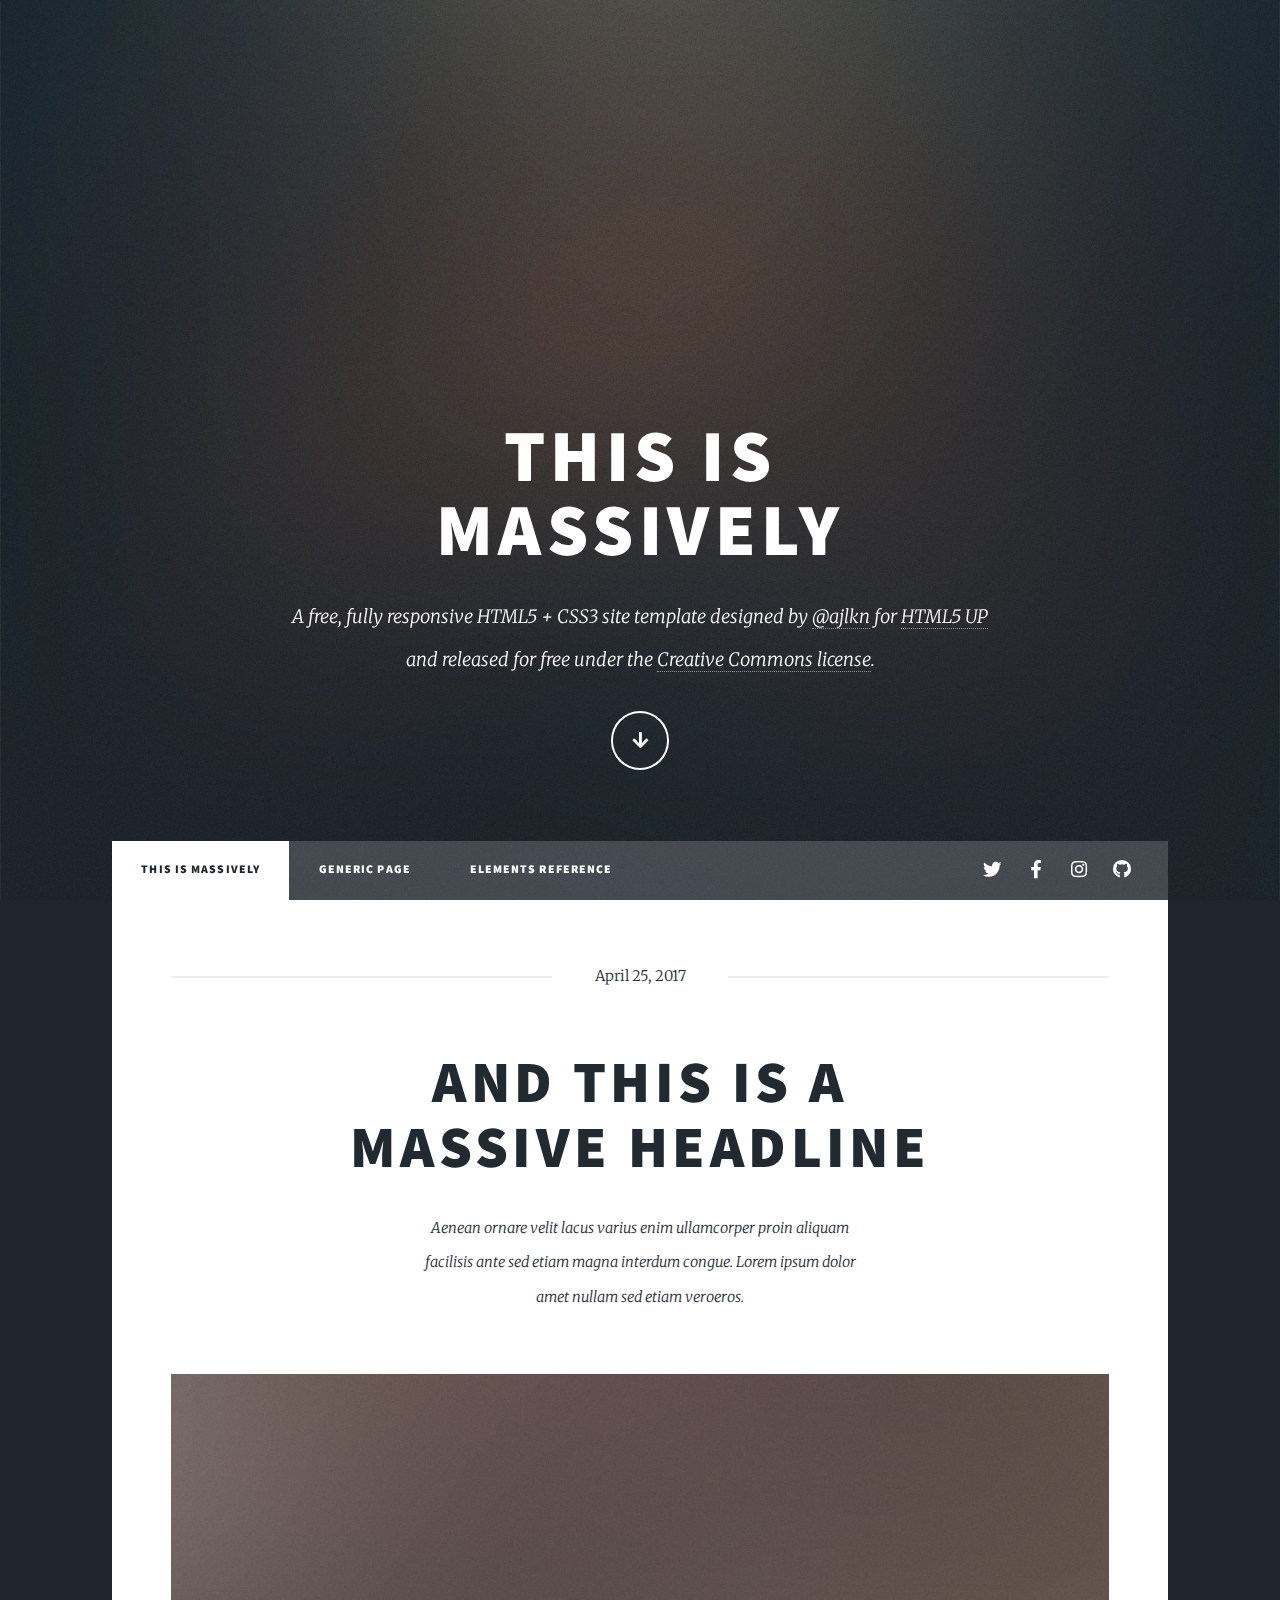
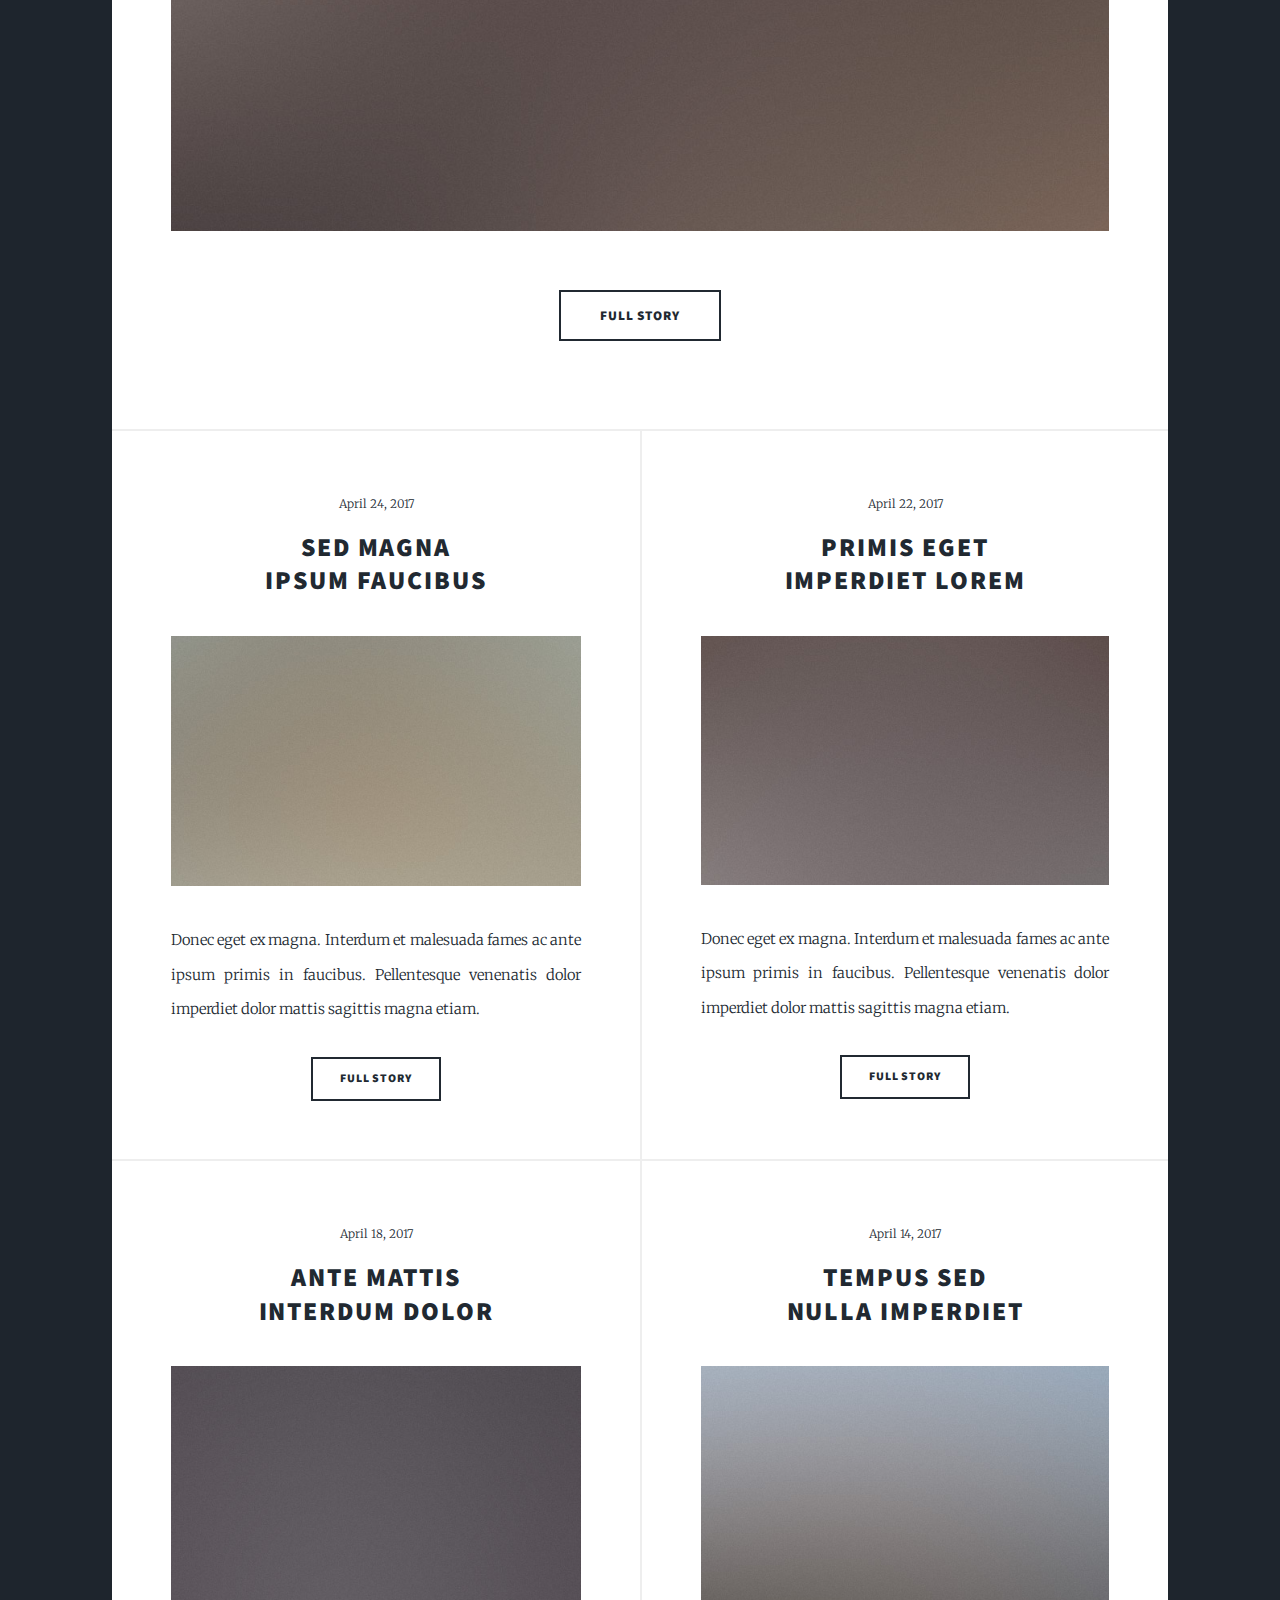
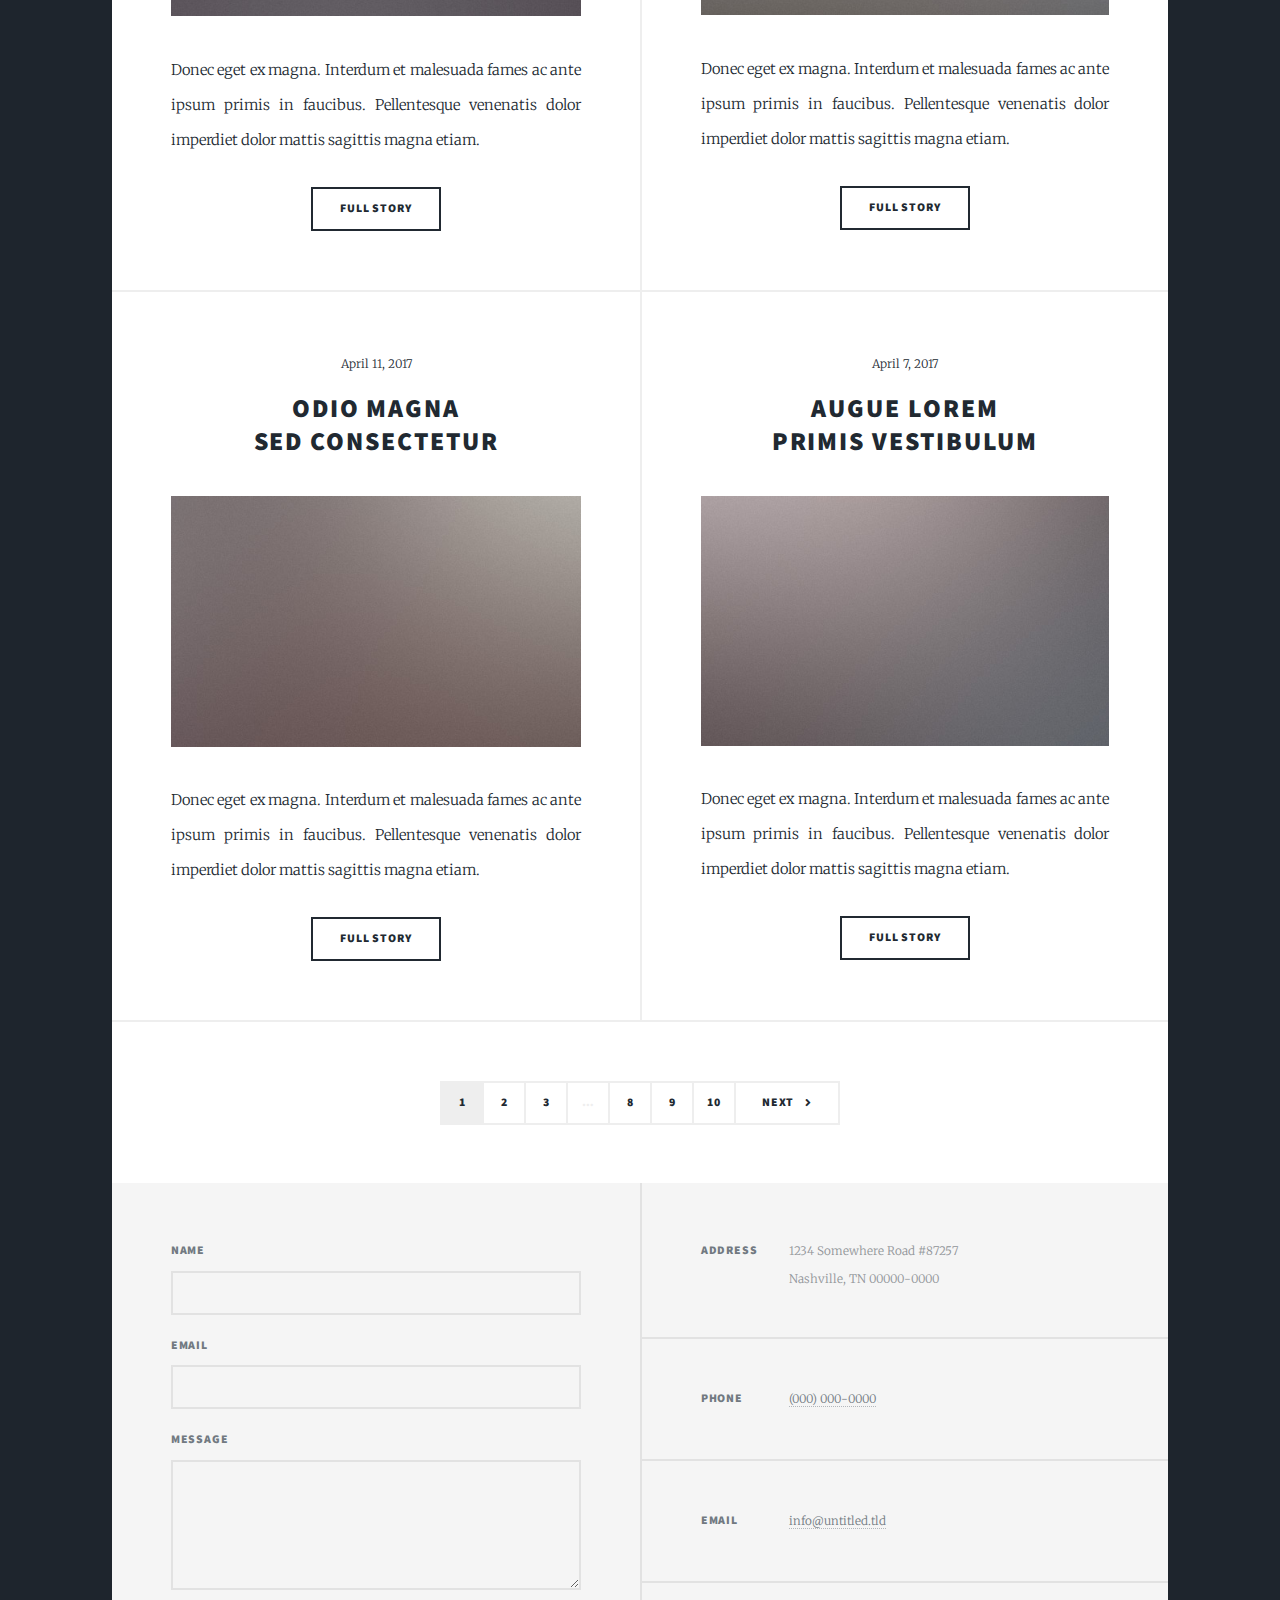
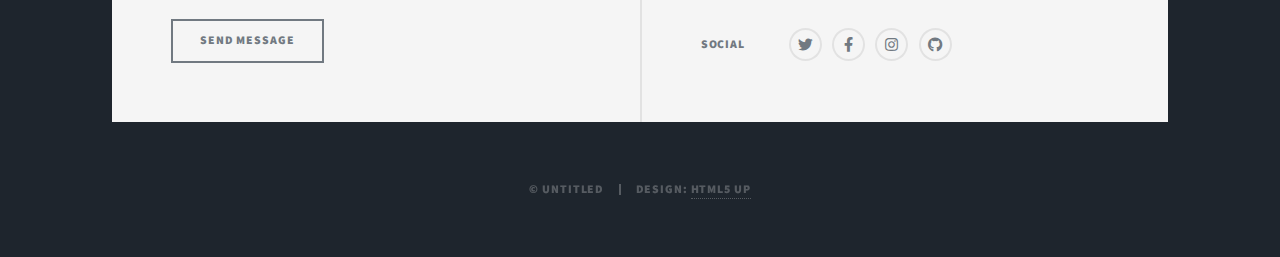
==== index.html @ 3c07bd27 "primera subida" ====
<!DOCTYPE HTML>
<!--
	Massively by HTML5 UP
	html5up.net | @ajlkn
	Free for personal and commercial use under the CCA 3.0 license (html5up.net/license)
-->
<html>
	<head>
		<title>Massively by HTML5 UP</title>
		<meta charset="utf-8" />
		<meta name="viewport" content="width=device-width, initial-scale=1, user-scalable=no" />
		<link rel="stylesheet" href="assets/css/main.css" />
		<noscript><link rel="stylesheet" href="assets/css/noscript.css" /></noscript>
	</head>
	<body class="is-preload">

		<!-- Wrapper -->
			<div id="wrapper" class="fade-in">

				<!-- Intro -->
					<div id="intro">
						<h1>This is<br />
						Massively</h1>
						<p>A free, fully responsive HTML5 + CSS3 site template designed by <a href="https://twitter.com/ajlkn">@ajlkn</a> for <a href="https://html5up.net">HTML5 UP</a><br />
						and released for free under the <a href="https://html5up.net/license">Creative Commons license</a>.</p>
						<ul class="actions">
							<li><a href="#header" class="button icon solid solo fa-arrow-down scrolly">Continue</a></li>
						</ul>
					</div>

				<!-- Header -->
					<header id="header">
						<a href="index.html" class="logo">Massively</a>
					</header>

				<!-- Nav -->
					<nav id="nav">
						<ul class="links">
							<li class="active"><a href="index.html">This is Massively</a></li>
							<li><a href="generic.html">Generic Page</a></li>
							<li><a href="elements.html">Elements Reference</a></li>
						</ul>
						<ul class="icons">
							<li><a href="#" class="icon brands fa-twitter"><span class="label">Twitter</span></a></li>
							<li><a href="#" class="icon brands fa-facebook-f"><span class="label">Facebook</span></a></li>
							<li><a href="#" class="icon brands fa-instagram"><span class="label">Instagram</span></a></li>
							<li><a href="#" class="icon brands fa-github"><span class="label">GitHub</span></a></li>
						</ul>
					</nav>

				<!-- Main -->
					<div id="main">

						<!-- Featured Post -->
							<article class="post featured">
								<header class="major">
									<span class="date">April 25, 2017</span>
									<h2><a href="#">And this is a<br />
									massive headline</a></h2>
									<p>Aenean ornare velit lacus varius enim ullamcorper proin aliquam<br />
									facilisis ante sed etiam magna interdum congue. Lorem ipsum dolor<br />
									amet nullam sed etiam veroeros.</p>
								</header>
								<a href="#" class="image main"><img src="images/pic01.jpg" alt="" /></a>
								<ul class="actions special">
									<li><a href="#" class="button large">Full Story</a></li>
								</ul>
							</article>

						<!-- Posts -->
							<section class="posts">
								<article>
									<header>
										<span class="date">April 24, 2017</span>
										<h2><a href="#">Sed magna<br />
										ipsum faucibus</a></h2>
									</header>
									<a href="#" class="image fit"><img src="images/pic02.jpg" alt="" /></a>
									<p>Donec eget ex magna. Interdum et malesuada fames ac ante ipsum primis in faucibus. Pellentesque venenatis dolor imperdiet dolor mattis sagittis magna etiam.</p>
									<ul class="actions special">
										<li><a href="#" class="button">Full Story</a></li>
									</ul>
								</article>
								<article>
									<header>
										<span class="date">April 22, 2017</span>
										<h2><a href="#">Primis eget<br />
										imperdiet lorem</a></h2>
									</header>
									<a href="#" class="image fit"><img src="images/pic03.jpg" alt="" /></a>
									<p>Donec eget ex magna. Interdum et malesuada fames ac ante ipsum primis in faucibus. Pellentesque venenatis dolor imperdiet dolor mattis sagittis magna etiam.</p>
									<ul class="actions special">
										<li><a href="#" class="button">Full Story</a></li>
									</ul>
								</article>
								<article>
									<header>
										<span class="date">April 18, 2017</span>
										<h2><a href="#">Ante mattis<br />
										interdum dolor</a></h2>
									</header>
									<a href="#" class="image fit"><img src="images/pic04.jpg" alt="" /></a>
									<p>Donec eget ex magna. Interdum et malesuada fames ac ante ipsum primis in faucibus. Pellentesque venenatis dolor imperdiet dolor mattis sagittis magna etiam.</p>
									<ul class="actions special">
										<li><a href="#" class="button">Full Story</a></li>
									</ul>
								</article>
								<article>
									<header>
										<span class="date">April 14, 2017</span>
										<h2><a href="#">Tempus sed<br />
										nulla imperdiet</a></h2>
									</header>
									<a href="#" class="image fit"><img src="images/pic05.jpg" alt="" /></a>
									<p>Donec eget ex magna. Interdum et malesuada fames ac ante ipsum primis in faucibus. Pellentesque venenatis dolor imperdiet dolor mattis sagittis magna etiam.</p>
									<ul class="actions special">
										<li><a href="#" class="button">Full Story</a></li>
									</ul>
								</article>
								<article>
									<header>
										<span class="date">April 11, 2017</span>
										<h2><a href="#">Odio magna<br />
										sed consectetur</a></h2>
									</header>
									<a href="#" class="image fit"><img src="images/pic06.jpg" alt="" /></a>
									<p>Donec eget ex magna. Interdum et malesuada fames ac ante ipsum primis in faucibus. Pellentesque venenatis dolor imperdiet dolor mattis sagittis magna etiam.</p>
									<ul class="actions special">
										<li><a href="#" class="button">Full Story</a></li>
									</ul>
								</article>
								<article>
									<header>
										<span class="date">April 7, 2017</span>
										<h2><a href="#">Augue lorem<br />
										primis vestibulum</a></h2>
									</header>
									<a href="#" class="image fit"><img src="images/pic07.jpg" alt="" /></a>
									<p>Donec eget ex magna. Interdum et malesuada fames ac ante ipsum primis in faucibus. Pellentesque venenatis dolor imperdiet dolor mattis sagittis magna etiam.</p>
									<ul class="actions special">
										<li><a href="#" class="button">Full Story</a></li>
									</ul>
								</article>
							</section>

						<!-- Footer -->
							<footer>
								<div class="pagination">
									<!--<a href="#" class="previous">Prev</a>-->
									<a href="#" class="page active">1</a>
									<a href="#" class="page">2</a>
									<a href="#" class="page">3</a>
									<span class="extra">&hellip;</span>
									<a href="#" class="page">8</a>
									<a href="#" class="page">9</a>
									<a href="#" class="page">10</a>
									<a href="#" class="next">Next</a>
								</div>
							</footer>

					</div>

				<!-- Footer -->
					<footer id="footer">
						<section>
							<form method="post" action="#">
								<div class="fields">
									<div class="field">
										<label for="name">Name</label>
										<input type="text" name="name" id="name" />
									</div>
									<div class="field">
										<label for="email">Email</label>
										<input type="text" name="email" id="email" />
									</div>
									<div class="field">
										<label for="message">Message</label>
										<textarea name="message" id="message" rows="3"></textarea>
									</div>
								</div>
								<ul class="actions">
									<li><input type="submit" value="Send Message" /></li>
								</ul>
							</form>
						</section>
						<section class="split contact">
							<section class="alt">
								<h3>Address</h3>
								<p>1234 Somewhere Road #87257<br />
								Nashville, TN 00000-0000</p>
							</section>
							<section>
								<h3>Phone</h3>
								<p><a href="#">(000) 000-0000</a></p>
							</section>
							<section>
								<h3>Email</h3>
								<p><a href="#">info@untitled.tld</a></p>
							</section>
							<section>
								<h3>Social</h3>
								<ul class="icons alt">
									<li><a href="#" class="icon brands alt fa-twitter"><span class="label">Twitter</span></a></li>
									<li><a href="#" class="icon brands alt fa-facebook-f"><span class="label">Facebook</span></a></li>
									<li><a href="#" class="icon brands alt fa-instagram"><span class="label">Instagram</span></a></li>
									<li><a href="#" class="icon brands alt fa-github"><span class="label">GitHub</span></a></li>
								</ul>
							</section>
						</section>
					</footer>

				<!-- Copyright -->
					<div id="copyright">
						<ul><li>&copy; Untitled</li><li>Design: <a href="https://html5up.net">HTML5 UP</a></li></ul>
					</div>

			</div>

		<!-- Scripts -->
			<script src="assets/js/jquery.min.js"></script>
			<script src="assets/js/jquery.scrollex.min.js"></script>
			<script src="assets/js/jquery.scrolly.min.js"></script>
			<script src="assets/js/browser.min.js"></script>
			<script src="assets/js/breakpoints.min.js"></script>
			<script src="assets/js/util.js"></script>
			<script src="assets/js/main.js"></script>

	</body>
</html>
---- assets/css/main.css ----
@import url(fontawesome-all.min.css);
@import url("https://fonts.googleapis.com/css?family=Merriweather:300,700,300italic,700italic|Source+Sans+Pro:900");

/*
	Massively by HTML5 UP
	html5up.net | @ajlkn
	Free for personal and commercial use under the CCA 3.0 license (html5up.net/license)
*/

html, body, div, span, applet, object,
iframe, h1, h2, h3, h4, h5, h6, p, blockquote,
pre, a, abbr, acronym, address, big, cite,
code, del, dfn, em, img, ins, kbd, q, s, samp,
small, strike, strong, sub, sup, tt, var, b,
u, i, center, dl, dt, dd, ol, ul, li, fieldset,
form, label, legend, table, caption, tbody,
tfoot, thead, tr, th, td, article, aside,
canvas, details, embed, figure, figcaption,
footer, header, hgroup, menu, nav, output, ruby,
section, summary, time, mark, audio, video {
	margin: 0;
	padding: 0;
	border: 0;
	font-size: 100%;
	font: inherit;
	vertical-align: baseline;}

article, aside, details, figcaption, figure,
footer, header, hgroup, menu, nav, section {
	display: block;}

body {
	line-height: 1;
}

ol, ul {
	list-style: none;
}

blockquote, q {
	quotes: none;
}

	blockquote:before, blockquote:after, q:before, q:after {
		content: '';
		content: none;
	}

table {
	border-collapse: collapse;
	border-spacing: 0;
}

body {
	-webkit-text-size-adjust: none;
}

mark {
	background-color: transparent;
	color: inherit;
}

input::-moz-focus-inner {
	border: 0;
	padding: 0;
}

input, select, textarea {
	-moz-appearance: none;
	-webkit-appearance: none;
	-ms-appearance: none;
	appearance: none;
}

/* Basic */

	@-ms-viewport {
		width: device-width;
	}

	body {
		-ms-overflow-style: scrollbar;
	}

	@media screen and (max-width: 480px) {

		html, body {
			min-width: 320px;
		}

	}

	html {
		box-sizing: border-box;
	}

	*, *:before, *:after {
		box-sizing: inherit;
	}

	body {
		background-color: #1e252d;
	}

		body.is-preload *, body.is-preload *:before, body.is-preload *:after {
			-moz-animation: none !important;
			-webkit-animation: none !important;
			-ms-animation: none !important;
			animation: none !important;
			-moz-transition: none !important;
			-webkit-transition: none !important;
			-ms-transition: none !important;
			transition: none !important;
		}

/* Type */

	html {
		font-size: 16pt;
	}

		@media screen and (max-width: 1680px) {

			html {
				font-size: 12pt;
			}

		}

		@media screen and (max-width: 1280px) {

			html {
				font-size: 11pt;
			}

		}

		@media screen and (max-width: 360px) {

			html {
				font-size: 10pt;
			}

		}

	body {
		color: #212931;
	}

	body, input, select, textarea {
		font-family: "Merriweather", Georgia, serif;
		font-weight: 300;
		font-size: 1rem;
		line-height: 2.375;
	}

	a {
		-moz-transition: color 0.2s ease-in-out, background-color 0.2s ease-in-out, border-color 0.2s ease-in-out, box-shadow 0.2s ease-in-out;
		-webkit-transition: color 0.2s ease-in-out, background-color 0.2s ease-in-out, border-color 0.2s ease-in-out, box-shadow 0.2s ease-in-out;
		-ms-transition: color 0.2s ease-in-out, background-color 0.2s ease-in-out, border-color 0.2s ease-in-out, box-shadow 0.2s ease-in-out;
		transition: color 0.2s ease-in-out, background-color 0.2s ease-in-out, border-color 0.2s ease-in-out, box-shadow 0.2s ease-in-out;
		border-bottom: dotted 1px;
		text-decoration: none;
	}

		a:hover {
			border-bottom-color: transparent;
		}

	strong, b {
		font-weight: 600;
	}

	em, i {
		font-style: italic;
	}

	p {
		text-align: justify;
		margin: 0 0 2rem 0;
	}

	h1, h2, h3, h4, h5, h6 {
		font-family: "Source Sans Pro", Helvetica, sans-serif;
		font-weight: 900;
		line-height: 1.5;
		letter-spacing: 0.075em;
		text-transform: uppercase;
		margin: 0 0 1rem 0;
	}

		h1 a, h2 a, h3 a, h4 a, h5 a, h6 a {
			border-bottom: 0;
			color: inherit;
			text-decoration: none;
		}

	h1 {
		font-size: 4rem;
		line-height: 1.1;
		margin: 0 0 2rem 0;
	}

	h2 {
		font-size: 1.75rem;
		line-height: 1.3;
		margin: 0 0 1.5rem 0;
	}

	h3 {
		font-size: 1.25rem;
		margin: 0 0 1.5rem 0;
	}

	h4 {
		font-size: 1rem;
	}

	h5 {
		font-size: 0.9rem;
	}

	h6 {
		font-size: 0.8rem;
	}

	sub {
		font-size: 0.8rem;
		position: relative;
		top: 0.5rem;
	}

	sup {
		font-size: 0.8rem;
		position: relative;
		top: -0.5rem;
	}

	blockquote {
		border-left: solid 4px;
		font-style: italic;
		margin: 0 0 2rem 0;
		padding: 0.5rem 0 0.5rem 2rem;
	}

	code {
		border: solid 2px;
		font-family: "Courier New", monospace;
		font-size: 0.9rem;
		margin: 0 0.25rem;
		padding: 0.25rem 0.65rem;
	}

	pre {
		-webkit-overflow-scrolling: touch;
		font-family: "Courier New", monospace;
		font-size: 0.9rem;
		margin: 0 0 2rem 0;
	}

		pre code {
			display: block;
			line-height: 1.75;
			padding: 1rem 1.5rem;
			overflow-x: auto;
		}

	hr {
		border: 0;
		border-bottom: solid 2px;
		margin: 3rem 0;
	}

		hr.major {
			margin: 5rem 0;
		}

	.align-left {
		text-align: left;
	}

	.align-center {
		text-align: center;
	}

	.align-right {
		text-align: right;
	}

	input, select, textarea {
		color: #212931;
	}

	a {
		color: #212931;
		border-bottom-color: rgba(33, 41, 49, 0.5);
	}

		a:hover {
			border-bottom-color: transparent;
			color: #18bfef !important;
		}

	strong, b {
		color: #212931;
	}

	h1, h2, h3, h4, h5, h6 {
		color: #212931;
	}

	blockquote {
		border-left-color: #eeeeee;
	}

	code {
		background: rgba(220, 220, 220, 0.25);
		border-color: #eeeeee;
	}

	hr {
		border-bottom-color: #eeeeee;
	}

/* Row */

	.row {
		display: flex;
		flex-wrap: wrap;
		box-sizing: border-box;
		align-items: stretch;
	}

		.row > * {
			box-sizing: border-box;
		}

		.row.gtr-uniform > * > :last-child {
			margin-bottom: 0;
		}

		.row.aln-left {
			justify-content: flex-start;
		}

		.row.aln-center {
			justify-content: center;
		}

		.row.aln-right {
			justify-content: flex-end;
		}

		.row.aln-top {
			align-items: flex-start;
		}

		.row.aln-middle {
			align-items: center;
		}

		.row.aln-bottom {
			align-items: flex-end;
		}

		.row > .imp {
			order: -1;
		}

		.row > .col-1 {
			width: 8.33333%;
		}

		.row > .off-1 {
			margin-left: 8.33333%;
		}

		.row > .col-2 {
			width: 16.66667%;
		}

		.row > .off-2 {
			margin-left: 16.66667%;
		}

		.row > .col-3 {
			width: 25%;
		}

		.row > .off-3 {
			margin-left: 25%;
		}

		.row > .col-4 {
			width: 33.33333%;
		}

		.row > .off-4 {
			margin-left: 33.33333%;
		}

		.row > .col-5 {
			width: 41.66667%;
		}

		.row > .off-5 {
			margin-left: 41.66667%;
		}

		.row > .col-6 {
			width: 50%;
		}

		.row > .off-6 {
			margin-left: 50%;
		}

		.row > .col-7 {
			width: 58.33333%;
		}

		.row > .off-7 {
			margin-left: 58.33333%;
		}

		.row > .col-8 {
			width: 66.66667%;
		}

		.row > .off-8 {
			margin-left: 66.66667%;
		}

		.row > .col-9 {
			width: 75%;
		}

		.row > .off-9 {
			margin-left: 75%;
		}

		.row > .col-10 {
			width: 83.33333%;
		}

		.row > .off-10 {
			margin-left: 83.33333%;
		}

		.row > .col-11 {
			width: 91.66667%;
		}

		.row > .off-11 {
			margin-left: 91.66667%;
		}

		.row > .col-12 {
			width: 100%;
		}

		.row > .off-12 {
			margin-left: 100%;
		}

		.row.gtr-0 {
			margin-top: 0;
			margin-left: 0rem;
		}

			.row.gtr-0 > * {
				padding: 0 0 0 0rem;
			}

			.row.gtr-0.gtr-uniform {
				margin-top: 0rem;
			}

				.row.gtr-0.gtr-uniform > * {
					padding-top: 0rem;
				}

		.row.gtr-25 {
			margin-top: 0;
			margin-left: -0.375rem;
		}

			.row.gtr-25 > * {
				padding: 0 0 0 0.375rem;
			}

			.row.gtr-25.gtr-uniform {
				margin-top: -0.375rem;
			}

				.row.gtr-25.gtr-uniform > * {
					padding-top: 0.375rem;
				}

		.row.gtr-50 {
			margin-top: 0;
			margin-left: -0.75rem;
		}

			.row.gtr-50 > * {
				padding: 0 0 0 0.75rem;
			}

			.row.gtr-50.gtr-uniform {
				margin-top: -0.75rem;
			}

				.row.gtr-50.gtr-uniform > * {
					padding-top: 0.75rem;
				}

		.row {
			margin-top: 0;
			margin-left: -1.5rem;
		}

			.row > * {
				padding: 0 0 0 1.5rem;
			}

			.row.gtr-uniform {
				margin-top: -1.5rem;
			}

				.row.gtr-uniform > * {
					padding-top: 1.5rem;
				}

		.row.gtr-150 {
			margin-top: 0;
			margin-left: -2.25rem;
		}

			.row.gtr-150 > * {
				padding: 0 0 0 2.25rem;
			}

			.row.gtr-150.gtr-uniform {
				margin-top: -2.25rem;
			}

				.row.gtr-150.gtr-uniform > * {
					padding-top: 2.25rem;
				}

		.row.gtr-200 {
			margin-top: 0;
			margin-left: -3rem;
		}

			.row.gtr-200 > * {
				padding: 0 0 0 3rem;
			}

			.row.gtr-200.gtr-uniform {
				margin-top: -3rem;
			}

				.row.gtr-200.gtr-uniform > * {
					padding-top: 3rem;
				}

		@media screen and (max-width: 1680px) {

			.row {
				display: flex;
				flex-wrap: wrap;
				box-sizing: border-box;
				align-items: stretch;
			}

				.row > * {
					box-sizing: border-box;
				}

				.row.gtr-uniform > * > :last-child {
					margin-bottom: 0;
				}

				.row.aln-left {
					justify-content: flex-start;
				}

				.row.aln-center {
					justify-content: center;
				}

				.row.aln-right {
					justify-content: flex-end;
				}

				.row.aln-top {
					align-items: flex-start;
				}

				.row.aln-middle {
					align-items: center;
				}

				.row.aln-bottom {
					align-items: flex-end;
				}

				.row > .imp-xlarge {
					order: -1;
				}

				.row > .col-1-xlarge {
					width: 8.33333%;
				}

				.row > .off-1-xlarge {
					margin-left: 8.33333%;
				}

				.row > .col-2-xlarge {
					width: 16.66667%;
				}

				.row > .off-2-xlarge {
					margin-left: 16.66667%;
				}

				.row > .col-3-xlarge {
					width: 25%;
				}

				.row > .off-3-xlarge {
					margin-left: 25%;
				}

				.row > .col-4-xlarge {
					width: 33.33333%;
				}

				.row > .off-4-xlarge {
					margin-left: 33.33333%;
				}

				.row > .col-5-xlarge {
					width: 41.66667%;
				}

				.row > .off-5-xlarge {
					margin-left: 41.66667%;
				}

				.row > .col-6-xlarge {
					width: 50%;
				}

				.row > .off-6-xlarge {
					margin-left: 50%;
				}

				.row > .col-7-xlarge {
					width: 58.33333%;
				}

				.row > .off-7-xlarge {
					margin-left: 58.33333%;
				}

				.row > .col-8-xlarge {
					width: 66.66667%;
				}

				.row > .off-8-xlarge {
					margin-left: 66.66667%;
				}

				.row > .col-9-xlarge {
					width: 75%;
				}

				.row > .off-9-xlarge {
					margin-left: 75%;
				}

				.row > .col-10-xlarge {
					width: 83.33333%;
				}

				.row > .off-10-xlarge {
					margin-left: 83.33333%;
				}

				.row > .col-11-xlarge {
					width: 91.66667%;
				}

				.row > .off-11-xlarge {
					margin-left: 91.66667%;
				}

				.row > .col-12-xlarge {
					width: 100%;
				}

				.row > .off-12-xlarge {
					margin-left: 100%;
				}

				.row.gtr-0 {
					margin-top: 0;
					margin-left: 0rem;
				}

					.row.gtr-0 > * {
						padding: 0 0 0 0rem;
					}

					.row.gtr-0.gtr-uniform {
						margin-top: 0rem;
					}

						.row.gtr-0.gtr-uniform > * {
							padding-top: 0rem;
						}

				.row.gtr-25 {
					margin-top: 0;
					margin-left: -0.375rem;
				}

					.row.gtr-25 > * {
						padding: 0 0 0 0.375rem;
					}

					.row.gtr-25.gtr-uniform {
						margin-top: -0.375rem;
					}

						.row.gtr-25.gtr-uniform > * {
							padding-top: 0.375rem;
						}

				.row.gtr-50 {
					margin-top: 0;
					margin-left: -0.75rem;
				}

					.row.gtr-50 > * {
						padding: 0 0 0 0.75rem;
					}

					.row.gtr-50.gtr-uniform {
						margin-top: -0.75rem;
					}

						.row.gtr-50.gtr-uniform > * {
							padding-top: 0.75rem;
						}

				.row {
					margin-top: 0;
					margin-left: -1.5rem;
				}

					.row > * {
						padding: 0 0 0 1.5rem;
					}

					.row.gtr-uniform {
						margin-top: -1.5rem;
					}

						.row.gtr-uniform > * {
							padding-top: 1.5rem;
						}

				.row.gtr-150 {
					margin-top: 0;
					margin-left: -2.25rem;
				}

					.row.gtr-150 > * {
						padding: 0 0 0 2.25rem;
					}

					.row.gtr-150.gtr-uniform {
						margin-top: -2.25rem;
					}

						.row.gtr-150.gtr-uniform > * {
							padding-top: 2.25rem;
						}

				.row.gtr-200 {
					margin-top: 0;
					margin-left: -3rem;
				}

					.row.gtr-200 > * {
						padding: 0 0 0 3rem;
					}

					.row.gtr-200.gtr-uniform {
						margin-top: -3rem;
					}

						.row.gtr-200.gtr-uniform > * {
							padding-top: 3rem;
						}

		}

		@media screen and (max-width: 1280px) {

			.row {
				display: flex;
				flex-wrap: wrap;
				box-sizing: border-box;
				align-items: stretch;
			}

				.row > * {
					box-sizing: border-box;
				}

				.row.gtr-uniform > * > :last-child {
					margin-bottom: 0;
				}

				.row.aln-left {
					justify-content: flex-start;
				}

				.row.aln-center {
					justify-content: center;
				}

				.row.aln-right {
					justify-content: flex-end;
				}

				.row.aln-top {
					align-items: flex-start;
				}

				.row.aln-middle {
					align-items: center;
				}

				.row.aln-bottom {
					align-items: flex-end;
				}

				.row > .imp-large {
					order: -1;
				}

				.row > .col-1-large {
					width: 8.33333%;
				}

				.row > .off-1-large {
					margin-left: 8.33333%;
				}

				.row > .col-2-large {
					width: 16.66667%;
				}

				.row > .off-2-large {
					margin-left: 16.66667%;
				}

				.row > .col-3-large {
					width: 25%;
				}

				.row > .off-3-large {
					margin-left: 25%;
				}

				.row > .col-4-large {
					width: 33.33333%;
				}

				.row > .off-4-large {
					margin-left: 33.33333%;
				}

				.row > .col-5-large {
					width: 41.66667%;
				}

				.row > .off-5-large {
					margin-left: 41.66667%;
				}

				.row > .col-6-large {
					width: 50%;
				}

				.row > .off-6-large {
					margin-left: 50%;
				}

				.row > .col-7-large {
					width: 58.33333%;
				}

				.row > .off-7-large {
					margin-left: 58.33333%;
				}

				.row > .col-8-large {
					width: 66.66667%;
				}

				.row > .off-8-large {
					margin-left: 66.66667%;
				}

				.row > .col-9-large {
					width: 75%;
				}

				.row > .off-9-large {
					margin-left: 75%;
				}

				.row > .col-10-large {
					width: 83.33333%;
				}

				.row > .off-10-large {
					margin-left: 83.33333%;
				}

				.row > .col-11-large {
					width: 91.66667%;
				}

				.row > .off-11-large {
					margin-left: 91.66667%;
				}

				.row > .col-12-large {
					width: 100%;
				}

				.row > .off-12-large {
					margin-left: 100%;
				}

				.row.gtr-0 {
					margin-top: 0;
					margin-left: 0rem;
				}

					.row.gtr-0 > * {
						padding: 0 0 0 0rem;
					}

					.row.gtr-0.gtr-uniform {
						margin-top: 0rem;
					}

						.row.gtr-0.gtr-uniform > * {
							padding-top: 0rem;
						}

				.row.gtr-25 {
					margin-top: 0;
					margin-left: -0.375rem;
				}

					.row.gtr-25 > * {
						padding: 0 0 0 0.375rem;
					}

					.row.gtr-25.gtr-uniform {
						margin-top: -0.375rem;
					}

						.row.gtr-25.gtr-uniform > * {
							padding-top: 0.375rem;
						}

				.row.gtr-50 {
					margin-top: 0;
					margin-left: -0.75rem;
				}

					.row.gtr-50 > * {
						padding: 0 0 0 0.75rem;
					}

					.row.gtr-50.gtr-uniform {
						margin-top: -0.75rem;
					}

						.row.gtr-50.gtr-uniform > * {
							padding-top: 0.75rem;
						}

				.row {
					margin-top: 0;
					margin-left: -1.5rem;
				}

					.row > * {
						padding: 0 0 0 1.5rem;
					}

					.row.gtr-uniform {
						margin-top: -1.5rem;
					}

						.row.gtr-uniform > * {
							padding-top: 1.5rem;
						}

				.row.gtr-150 {
					margin-top: 0;
					margin-left: -2.25rem;
				}

					.row.gtr-150 > * {
						padding: 0 0 0 2.25rem;
					}

					.row.gtr-150.gtr-uniform {
						margin-top: -2.25rem;
					}

						.row.gtr-150.gtr-uniform > * {
							padding-top: 2.25rem;
						}

				.row.gtr-200 {
					margin-top: 0;
					margin-left: -3rem;
				}

					.row.gtr-200 > * {
						padding: 0 0 0 3rem;
					}

					.row.gtr-200.gtr-uniform {
						margin-top: -3rem;
					}

						.row.gtr-200.gtr-uniform > * {
							padding-top: 3rem;
						}

		}

		@media screen and (max-width: 980px) {

			.row {
				display: flex;
				flex-wrap: wrap;
				box-sizing: border-box;
				align-items: stretch;
			}

				.row > * {
					box-sizing: border-box;
				}

				.row.gtr-uniform > * > :last-child {
					margin-bottom: 0;
				}

				.row.aln-left {
					justify-content: flex-start;
				}

				.row.aln-center {
					justify-content: center;
				}

				.row.aln-right {
					justify-content: flex-end;
				}

				.row.aln-top {
					align-items: flex-start;
				}

				.row.aln-middle {
					align-items: center;
				}

				.row.aln-bottom {
					align-items: flex-end;
				}

				.row > .imp-medium {
					order: -1;
				}

				.row > .col-1-medium {
					width: 8.33333%;
				}

				.row > .off-1-medium {
					margin-left: 8.33333%;
				}

				.row > .col-2-medium {
					width: 16.66667%;
				}

				.row > .off-2-medium {
					margin-left: 16.66667%;
				}

				.row > .col-3-medium {
					width: 25%;
				}

				.row > .off-3-medium {
					margin-left: 25%;
				}

				.row > .col-4-medium {
					width: 33.33333%;
				}

				.row > .off-4-medium {
					margin-left: 33.33333%;
				}

				.row > .col-5-medium {
					width: 41.66667%;
				}

				.row > .off-5-medium {
					margin-left: 41.66667%;
				}

				.row > .col-6-medium {
					width: 50%;
				}

				.row > .off-6-medium {
					margin-left: 50%;
				}

				.row > .col-7-medium {
					width: 58.33333%;
				}

				.row > .off-7-medium {
					margin-left: 58.33333%;
				}

				.row > .col-8-medium {
					width: 66.66667%;
				}

				.row > .off-8-medium {
					margin-left: 66.66667%;
				}

				.row > .col-9-medium {
					width: 75%;
				}

				.row > .off-9-medium {
					margin-left: 75%;
				}

				.row > .col-10-medium {
					width: 83.33333%;
				}

				.row > .off-10-medium {
					margin-left: 83.33333%;
				}

				.row > .col-11-medium {
					width: 91.66667%;
				}

				.row > .off-11-medium {
					margin-left: 91.66667%;
				}

				.row > .col-12-medium {
					width: 100%;
				}

				.row > .off-12-medium {
					margin-left: 100%;
				}

				.row.gtr-0 {
					margin-top: 0;
					margin-left: 0rem;
				}

					.row.gtr-0 > * {
						padding: 0 0 0 0rem;
					}

					.row.gtr-0.gtr-uniform {
						margin-top: 0rem;
					}

						.row.gtr-0.gtr-uniform > * {
							padding-top: 0rem;
						}

				.row.gtr-25 {
					margin-top: 0;
					margin-left: -0.375rem;
				}

					.row.gtr-25 > * {
						padding: 0 0 0 0.375rem;
					}

					.row.gtr-25.gtr-uniform {
						margin-top: -0.375rem;
					}

						.row.gtr-25.gtr-uniform > * {
							padding-top: 0.375rem;
						}

				.row.gtr-50 {
					margin-top: 0;
					margin-left: -0.75rem;
				}

					.row.gtr-50 > * {
						padding: 0 0 0 0.75rem;
					}

					.row.gtr-50.gtr-uniform {
						margin-top: -0.75rem;
					}

						.row.gtr-50.gtr-uniform > * {
							padding-top: 0.75rem;
						}

				.row {
					margin-top: 0;
					margin-left: -1.5rem;
				}

					.row > * {
						padding: 0 0 0 1.5rem;
					}

					.row.gtr-uniform {
						margin-top: -1.5rem;
					}

						.row.gtr-uniform > * {
							padding-top: 1.5rem;
						}

				.row.gtr-150 {
					margin-top: 0;
					margin-left: -2.25rem;
				}

					.row.gtr-150 > * {
						padding: 0 0 0 2.25rem;
					}

					.row.gtr-150.gtr-uniform {
						margin-top: -2.25rem;
					}

						.row.gtr-150.gtr-uniform > * {
							padding-top: 2.25rem;
						}

				.row.gtr-200 {
					margin-top: 0;
					margin-left: -3rem;
				}

					.row.gtr-200 > * {
						padding: 0 0 0 3rem;
					}

					.row.gtr-200.gtr-uniform {
						margin-top: -3rem;
					}

						.row.gtr-200.gtr-uniform > * {
							padding-top: 3rem;
						}

		}

		@media screen and (max-width: 736px) {

			.row {
				display: flex;
				flex-wrap: wrap;
				box-sizing: border-box;
				align-items: stretch;
			}

				.row > * {
					box-sizing: border-box;
				}

				.row.gtr-uniform > * > :last-child {
					margin-bottom: 0;
				}

				.row.aln-left {
					justify-content: flex-start;
				}

				.row.aln-center {
					justify-content: center;
				}

				.row.aln-right {
					justify-content: flex-end;
				}

				.row.aln-top {
					align-items: flex-start;
				}

				.row.aln-middle {
					align-items: center;
				}

				.row.aln-bottom {
					align-items: flex-end;
				}

				.row > .imp-small {
					order: -1;
				}

				.row > .col-1-small {
					width: 8.33333%;
				}

				.row > .off-1-small {
					margin-left: 8.33333%;
				}

				.row > .col-2-small {
					width: 16.66667%;
				}

				.row > .off-2-small {
					margin-left: 16.66667%;
				}

				.row > .col-3-small {
					width: 25%;
				}

				.row > .off-3-small {
					margin-left: 25%;
				}

				.row > .col-4-small {
					width: 33.33333%;
				}

				.row > .off-4-small {
					margin-left: 33.33333%;
				}

				.row > .col-5-small {
					width: 41.66667%;
				}

				.row > .off-5-small {
					margin-left: 41.66667%;
				}

				.row > .col-6-small {
					width: 50%;
				}

				.row > .off-6-small {
					margin-left: 50%;
				}

				.row > .col-7-small {
					width: 58.33333%;
				}

				.row > .off-7-small {
					margin-left: 58.33333%;
				}

				.row > .col-8-small {
					width: 66.66667%;
				}

				.row > .off-8-small {
					margin-left: 66.66667%;
				}

				.row > .col-9-small {
					width: 75%;
				}

				.row > .off-9-small {
					margin-left: 75%;
				}

				.row > .col-10-small {
					width: 83.33333%;
				}

				.row > .off-10-small {
					margin-left: 83.33333%;
				}

				.row > .col-11-small {
					width: 91.66667%;
				}

				.row > .off-11-small {
					margin-left: 91.66667%;
				}

				.row > .col-12-small {
					width: 100%;
				}

				.row > .off-12-small {
					margin-left: 100%;
				}

				.row.gtr-0 {
					margin-top: 0;
					margin-left: 0rem;
				}

					.row.gtr-0 > * {
						padding: 0 0 0 0rem;
					}

					.row.gtr-0.gtr-uniform {
						margin-top: 0rem;
					}

						.row.gtr-0.gtr-uniform > * {
							padding-top: 0rem;
						}

				.row.gtr-25 {
					margin-top: 0;
					margin-left: -0.375rem;
				}

					.row.gtr-25 > * {
						padding: 0 0 0 0.375rem;
					}

					.row.gtr-25.gtr-uniform {
						margin-top: -0.375rem;
					}

						.row.gtr-25.gtr-uniform > * {
							padding-top: 0.375rem;
						}

				.row.gtr-50 {
					margin-top: 0;
					margin-left: -0.75rem;
				}

					.row.gtr-50 > * {
						padding: 0 0 0 0.75rem;
					}

					.row.gtr-50.gtr-uniform {
						margin-top: -0.75rem;
					}

						.row.gtr-50.gtr-uniform > * {
							padding-top: 0.75rem;
						}

				.row {
					margin-top: 0;
					margin-left: -1.5rem;
				}

					.row > * {
						padding: 0 0 0 1.5rem;
					}

					.row.gtr-uniform {
						margin-top: -1.5rem;
					}

						.row.gtr-uniform > * {
							padding-top: 1.5rem;
						}

				.row.gtr-150 {
					margin-top: 0;
					margin-left: -2.25rem;
				}

					.row.gtr-150 > * {
						padding: 0 0 0 2.25rem;
					}

					.row.gtr-150.gtr-uniform {
						margin-top: -2.25rem;
					}

						.row.gtr-150.gtr-uniform > * {
							padding-top: 2.25rem;
						}

				.row.gtr-200 {
					margin-top: 0;
					margin-left: -3rem;
				}

					.row.gtr-200 > * {
						padding: 0 0 0 3rem;
					}

					.row.gtr-200.gtr-uniform {
						margin-top: -3rem;
					}

						.row.gtr-200.gtr-uniform > * {
							padding-top: 3rem;
						}

		}

		@media screen and (max-width: 480px) {

			.row {
				display: flex;
				flex-wrap: wrap;
				box-sizing: border-box;
				align-items: stretch;
			}

				.row > * {
					box-sizing: border-box;
				}

				.row.gtr-uniform > * > :last-child {
					margin-bottom: 0;
				}

				.row.aln-left {
					justify-content: flex-start;
				}

				.row.aln-center {
					justify-content: center;
				}

				.row.aln-right {
					justify-content: flex-end;
				}

				.row.aln-top {
					align-items: flex-start;
				}

				.row.aln-middle {
					align-items: center;
				}

				.row.aln-bottom {
					align-items: flex-end;
				}

				.row > .imp-xsmall {
					order: -1;
				}

				.row > .col-1-xsmall {
					width: 8.33333%;
				}

				.row > .off-1-xsmall {
					margin-left: 8.33333%;
				}

				.row > .col-2-xsmall {
					width: 16.66667%;
				}

				.row > .off-2-xsmall {
					margin-left: 16.66667%;
				}

				.row > .col-3-xsmall {
					width: 25%;
				}

				.row > .off-3-xsmall {
					margin-left: 25%;
				}

				.row > .col-4-xsmall {
					width: 33.33333%;
				}

				.row > .off-4-xsmall {
					margin-left: 33.33333%;
				}

				.row > .col-5-xsmall {
					width: 41.66667%;
				}

				.row > .off-5-xsmall {
					margin-left: 41.66667%;
				}

				.row > .col-6-xsmall {
					width: 50%;
				}

				.row > .off-6-xsmall {
					margin-left: 50%;
				}

				.row > .col-7-xsmall {
					width: 58.33333%;
				}

				.row > .off-7-xsmall {
					margin-left: 58.33333%;
				}

				.row > .col-8-xsmall {
					width: 66.66667%;
				}

				.row > .off-8-xsmall {
					margin-left: 66.66667%;
				}

				.row > .col-9-xsmall {
					width: 75%;
				}

				.row > .off-9-xsmall {
					margin-left: 75%;
				}

				.row > .col-10-xsmall {
					width: 83.33333%;
				}

				.row > .off-10-xsmall {
					margin-left: 83.33333%;
				}

				.row > .col-11-xsmall {
					width: 91.66667%;
				}

				.row > .off-11-xsmall {
					margin-left: 91.66667%;
				}

				.row > .col-12-xsmall {
					width: 100%;
				}

				.row > .off-12-xsmall {
					margin-left: 100%;
				}

				.row.gtr-0 {
					margin-top: 0;
					margin-left: 0rem;
				}

					.row.gtr-0 > * {
						padding: 0 0 0 0rem;
					}

					.row.gtr-0.gtr-uniform {
						margin-top: 0rem;
					}

						.row.gtr-0.gtr-uniform > * {
							padding-top: 0rem;
						}

				.row.gtr-25 {
					margin-top: 0;
					margin-left: -0.375rem;
				}

					.row.gtr-25 > * {
						padding: 0 0 0 0.375rem;
					}

					.row.gtr-25.gtr-uniform {
						margin-top: -0.375rem;
					}

						.row.gtr-25.gtr-uniform > * {
							padding-top: 0.375rem;
						}

				.row.gtr-50 {
					margin-top: 0;
					margin-left: -0.75rem;
				}

					.row.gtr-50 > * {
						padding: 0 0 0 0.75rem;
					}

					.row.gtr-50.gtr-uniform {
						margin-top: -0.75rem;
					}

						.row.gtr-50.gtr-uniform > * {
							padding-top: 0.75rem;
						}

				.row {
					margin-top: 0;
					margin-left: -1.5rem;
				}

					.row > * {
						padding: 0 0 0 1.5rem;
					}

					.row.gtr-uniform {
						margin-top: -1.5rem;
					}

						.row.gtr-uniform > * {
							padding-top: 1.5rem;
						}

				.row.gtr-150 {
					margin-top: 0;
					margin-left: -2.25rem;
				}

					.row.gtr-150 > * {
						padding: 0 0 0 2.25rem;
					}

					.row.gtr-150.gtr-uniform {
						margin-top: -2.25rem;
					}

						.row.gtr-150.gtr-uniform > * {
							padding-top: 2.25rem;
						}

				.row.gtr-200 {
					margin-top: 0;
					margin-left: -3rem;
				}

					.row.gtr-200 > * {
						padding: 0 0 0 3rem;
					}

					.row.gtr-200.gtr-uniform {
						margin-top: -3rem;
					}

						.row.gtr-200.gtr-uniform > * {
							padding-top: 3rem;
						}

		}

		@media screen and (max-width: 360px) {

			.row {
				display: flex;
				flex-wrap: wrap;
				box-sizing: border-box;
				align-items: stretch;
			}

				.row > * {
					box-sizing: border-box;
				}

				.row.gtr-uniform > * > :last-child {
					margin-bottom: 0;
				}

				.row.aln-left {
					justify-content: flex-start;
				}

				.row.aln-center {
					justify-content: center;
				}

				.row.aln-right {
					justify-content: flex-end;
				}

				.row.aln-top {
					align-items: flex-start;
				}

				.row.aln-middle {
					align-items: center;
				}

				.row.aln-bottom {
					align-items: flex-end;
				}

				.row > .imp-xxsmall {
					order: -1;
				}

				.row > .col-1-xxsmall {
					width: 8.33333%;
				}

				.row > .off-1-xxsmall {
					margin-left: 8.33333%;
				}

				.row > .col-2-xxsmall {
					width: 16.66667%;
				}

				.row > .off-2-xxsmall {
					margin-left: 16.66667%;
				}

				.row > .col-3-xxsmall {
					width: 25%;
				}

				.row > .off-3-xxsmall {
					margin-left: 25%;
				}

				.row > .col-4-xxsmall {
					width: 33.33333%;
				}

				.row > .off-4-xxsmall {
					margin-left: 33.33333%;
				}

				.row > .col-5-xxsmall {
					width: 41.66667%;
				}

				.row > .off-5-xxsmall {
					margin-left: 41.66667%;
				}

				.row > .col-6-xxsmall {
					width: 50%;
				}

				.row > .off-6-xxsmall {
					margin-left: 50%;
				}

				.row > .col-7-xxsmall {
					width: 58.33333%;
				}

				.row > .off-7-xxsmall {
					margin-left: 58.33333%;
				}

				.row > .col-8-xxsmall {
					width: 66.66667%;
				}

				.row > .off-8-xxsmall {
					margin-left: 66.66667%;
				}

				.row > .col-9-xxsmall {
					width: 75%;
				}

				.row > .off-9-xxsmall {
					margin-left: 75%;
				}

				.row > .col-10-xxsmall {
					width: 83.33333%;
				}

				.row > .off-10-xxsmall {
					margin-left: 83.33333%;
				}

				.row > .col-11-xxsmall {
					width: 91.66667%;
				}

				.row > .off-11-xxsmall {
					margin-left: 91.66667%;
				}

				.row > .col-12-xxsmall {
					width: 100%;
				}

				.row > .off-12-xxsmall {
					margin-left: 100%;
				}

				.row.gtr-0 {
					margin-top: 0;
					margin-left: 0rem;
				}

					.row.gtr-0 > * {
						padding: 0 0 0 0rem;
					}

					.row.gtr-0.gtr-uniform {
						margin-top: 0rem;
					}

						.row.gtr-0.gtr-uniform > * {
							padding-top: 0rem;
						}

				.row.gtr-25 {
					margin-top: 0;
					margin-left: -0.375rem;
				}

					.row.gtr-25 > * {
						padding: 0 0 0 0.375rem;
					}

					.row.gtr-25.gtr-uniform {
						margin-top: -0.375rem;
					}

						.row.gtr-25.gtr-uniform > * {
							padding-top: 0.375rem;
						}

				.row.gtr-50 {
					margin-top: 0;
					margin-left: -0.75rem;
				}

					.row.gtr-50 > * {
						padding: 0 0 0 0.75rem;
					}

					.row.gtr-50.gtr-uniform {
						margin-top: -0.75rem;
					}

						.row.gtr-50.gtr-uniform > * {
							padding-top: 0.75rem;
						}

				.row {
					margin-top: 0;
					margin-left: -1.5rem;
				}

					.row > * {
						padding: 0 0 0 1.5rem;
					}

					.row.gtr-uniform {
						margin-top: -1.5rem;
					}

						.row.gtr-uniform > * {
							padding-top: 1.5rem;
						}

				.row.gtr-150 {
					margin-top: 0;
					margin-left: -2.25rem;
				}

					.row.gtr-150 > * {
						padding: 0 0 0 2.25rem;
					}

					.row.gtr-150.gtr-uniform {
						margin-top: -2.25rem;
					}

						.row.gtr-150.gtr-uniform > * {
							padding-top: 2.25rem;
						}

				.row.gtr-200 {
					margin-top: 0;
					margin-left: -3rem;
				}

					.row.gtr-200 > * {
						padding: 0 0 0 3rem;
					}

					.row.gtr-200.gtr-uniform {
						margin-top: -3rem;
					}

						.row.gtr-200.gtr-uniform > * {
							padding-top: 3rem;
						}

		}

/* Box */

	.box {
		border: solid 2px;
		margin-bottom: 2rem;
		padding: 1.5rem;
	}

		.box > :last-child,
		.box > :last-child > :last-child,
		.box > :last-child > :last-child > :last-child {
			margin-bottom: 0;
		}

		.box.alt {
			border: 0;
			border-radius: 0;
			padding: 0;
		}

	.box {
		border-color: #eeeeee;
	}

/* Button */

	input[type="submit"],
	input[type="reset"],
	input[type="button"],
	button,
	.button {
		-moz-appearance: none;
		-webkit-appearance: none;
		-ms-appearance: none;
		appearance: none;
		-moz-transition: background-color 0.2s ease-in-out, box-shadow 0.2s ease-in-out, color 0.2s ease-in-out;
		-webkit-transition: background-color 0.2s ease-in-out, box-shadow 0.2s ease-in-out, color 0.2s ease-in-out;
		-ms-transition: background-color 0.2s ease-in-out, box-shadow 0.2s ease-in-out, color 0.2s ease-in-out;
		transition: background-color 0.2s ease-in-out, box-shadow 0.2s ease-in-out, color 0.2s ease-in-out;
		border: 0;
		border-radius: 0;
		cursor: pointer;
		display: inline-block;
		font-family: "Source Sans Pro", Helvetica, sans-serif;
		font-size: 0.8rem;
		font-weight: 900;
		letter-spacing: 0.075em;
		height: 3rem;
		line-height: 3rem;
		padding: 0 2rem;
		text-align: center;
		text-decoration: none;
		text-transform: uppercase;
		white-space: nowrap;
	}

		input[type="submit"].icon:before,
		input[type="reset"].icon:before,
		input[type="button"].icon:before,
		button.icon:before,
		.button.icon:before {
			margin-right: 0.5rem;
		}

		input[type="submit"].icon.solo,
		input[type="reset"].icon.solo,
		input[type="button"].icon.solo,
		button.icon.solo,
		.button.icon.solo {
			position: relative;
			width: 4rem;
			height: 4rem;
			line-height: 4rem;
			border-radius: 4rem;
			text-indent: 4rem;
			overflow: hidden;
			padding: 0;
			white-space: nowrap;
		}

			input[type="submit"].icon.solo:before,
			input[type="reset"].icon.solo:before,
			input[type="button"].icon.solo:before,
			button.icon.solo:before,
			.button.icon.solo:before {
				position: absolute;
				display: block;
				top: 0;
				left: 0;
				width: inherit;
				height: inherit;
				line-height: inherit;
				font-size: 1.25rem;
				margin-right: 0;
				text-align: center;
				text-indent: 0;
			}

		input[type="submit"].fit,
		input[type="reset"].fit,
		input[type="button"].fit,
		button.fit,
		.button.fit {
			width: 100%;
		}

		input[type="submit"].small,
		input[type="reset"].small,
		input[type="button"].small,
		button.small,
		.button.small {
			font-size: 0.7rem;
			height: 2.5rem;
			line-height: 2.5rem;
			padding: 0 1.5rem;
		}

		input[type="submit"].large,
		input[type="reset"].large,
		input[type="button"].large,
		button.large,
		.button.large {
			font-size: 0.9rem;
			height: 3.5rem;
			line-height: 3.5rem;
			padding: 0 2.75rem;
		}

		@media screen and (max-width: 980px) {

			input[type="submit"],
			input[type="reset"],
			input[type="button"],
			button,
			.button {
				font-size: 0.9rem;
				height: 3.25rem;
				line-height: 3.25rem;
			}

				input[type="submit"].large,
				input[type="reset"].large,
				input[type="button"].large,
				button.large,
				.button.large {
					font-size: 1rem;
					height: 3.75rem;
					line-height: 3.75rem;
				}

		}

		input[type="submit"].disabled, input[type="submit"]:disabled,
		input[type="reset"].disabled,
		input[type="reset"]:disabled,
		input[type="button"].disabled,
		input[type="button"]:disabled,
		button.disabled,
		button:disabled,
		.button.disabled,
		.button:disabled {
			pointer-events: none;
			opacity: 0.25;
		}

	input[type="submit"],
	input[type="reset"],
	input[type="button"],
	button,
	.button {
		background-color: transparent;
		box-shadow: inset 0 0 0 2px #212931;
		color: #212931 !important;
	}

		input[type="submit"]:hover,
		input[type="reset"]:hover,
		input[type="button"]:hover,
		button:hover,
		.button:hover {
			box-shadow: inset 0 0 0 2px #18bfef;
			color: #18bfef !important;
		}

		input[type="submit"].primary,
		input[type="reset"].primary,
		input[type="button"].primary,
		button.primary,
		.button.primary {
			background-color: #212931;
			box-shadow: none;
			color: #ffffff !important;
		}

			input[type="submit"].primary:hover,
			input[type="reset"].primary:hover,
			input[type="button"].primary:hover,
			button.primary:hover,
			.button.primary:hover {
				background-color: #18bfef;
			}

/* Form */

	form {
		margin: 0 0 2rem 0;
	}

		form > :last-child {
			margin-bottom: 0;
		}

		form > .fields {
			display: -moz-flex;
			display: -webkit-flex;
			display: -ms-flex;
			display: flex;
			-moz-flex-wrap: wrap;
			-webkit-flex-wrap: wrap;
			-ms-flex-wrap: wrap;
			flex-wrap: wrap;
			width: calc(100% + 3rem);
			margin: -1.5rem 0 2rem -1.5rem;
		}

			form > .fields > .field {
				-moz-flex-grow: 0;
				-webkit-flex-grow: 0;
				-ms-flex-grow: 0;
				flex-grow: 0;
				-moz-flex-shrink: 0;
				-webkit-flex-shrink: 0;
				-ms-flex-shrink: 0;
				flex-shrink: 0;
				padding: 1.5rem 0 0 1.5rem;
				width: calc(100% - 1.5rem);
			}

				form > .fields > .field.half {
					width: calc(50% - 0.75rem);
				}

				form > .fields > .field.third {
					width: calc(100%/3 - 0.5rem);
				}

				form > .fields > .field.quarter {
					width: calc(25% - 0.375rem);
				}

		@media screen and (max-width: 480px) {

			form > .fields {
				width: calc(100% + 3rem);
				margin: -1.5rem 0 2rem -1.5rem;
			}

				form > .fields > .field {
					padding: 1.5rem 0 0 1.5rem;
					width: calc(100% - 1.5rem);
				}

					form > .fields > .field.half {
						width: calc(100% - 1.5rem);
					}

					form > .fields > .field.third {
						width: calc(100% - 1.5rem);
					}

					form > .fields > .field.quarter {
						width: calc(100% - 1.5rem);
					}

		}

	label {
		display: block;
		font-family: "Source Sans Pro", Helvetica, sans-serif;
		font-weight: 900;
		line-height: 1.5;
		letter-spacing: 0.075em;
		font-size: 0.8rem;
		text-transform: uppercase;
		margin: 0 0 0.75rem 0;
	}

		@media screen and (max-width: 980px) {

			label {
				font-size: 0.9rem;
			}

		}

	input[type="text"],
	input[type="password"],
	input[type="email"],
	select,
	textarea {
		-moz-appearance: none;
		-webkit-appearance: none;
		-ms-appearance: none;
		appearance: none;
		background: transparent;
		border-radius: 0;
		border: solid 2px;
		color: inherit;
		display: block;
		outline: 0;
		padding: 0 1rem;
		text-decoration: none;
		width: 100%;
	}

		input[type="text"]:invalid,
		input[type="password"]:invalid,
		input[type="email"]:invalid,
		select:invalid,
		textarea:invalid {
			box-shadow: none;
		}

	select {
		background-size: 1.25rem;
		background-repeat: no-repeat;
		background-position: calc(100% - 1rem) center;
		height: 3rem;
		padding-right: 3rem;
		text-overflow: ellipsis;
	}

		select:focus::-ms-value {
			background-color: transparent;
		}

		select::-ms-expand {
			display: none;
		}

	input[type="text"],
	input[type="password"],
	input[type="email"],
	select {
		height: 3rem;
	}

	textarea {
		padding: 0.75rem 1rem;
	}

	input[type="checkbox"],
	input[type="radio"] {
		-moz-appearance: none;
		-webkit-appearance: none;
		-ms-appearance: none;
		appearance: none;
		display: block;
		float: left;
		margin-right: -2rem;
		opacity: 0;
		width: 1rem;
		z-index: -1;
	}

		input[type="checkbox"] + label,
		input[type="radio"] + label {
			text-decoration: none;
			cursor: pointer;
			display: inline-block;
			font-size: 1rem;
			letter-spacing: 0;
			font-family: "Merriweather", Georgia, serif;
			text-transform: none;
			font-weight: 300;
			padding-left: 2.8rem;
			padding-right: 1rem;
			position: relative;
		}

			input[type="checkbox"] + label:before,
			input[type="radio"] + label:before {
				-moz-osx-font-smoothing: grayscale;
				-webkit-font-smoothing: antialiased;
				display: inline-block;
				font-style: normal;
				font-variant: normal;
				text-rendering: auto;
				line-height: 1;
				text-transform: none !important;
				font-family: 'Font Awesome 5 Free';
				font-weight: 900;
			}

			input[type="checkbox"] + label:before,
			input[type="radio"] + label:before {
				border-radius: 0;
				border: solid 2px;
				content: '';
				display: inline-block;
				font-size: 0.8rem;
				height: 1.8rem;
				left: 0;
				line-height: 1.65rem;
				position: absolute;
				text-align: center;
				top: -0.125rem;
				width: 1.8rem;
			}

		input[type="checkbox"]:checked + label:before,
		input[type="radio"]:checked + label:before {
			content: '\f00c';
		}

	input[type="checkbox"] + label:before {
		border-radius: 0;
	}

	input[type="radio"] + label:before {
		border-radius: 100%;
	}

	::-webkit-input-placeholder {
		opacity: 1.0;
	}

	:-moz-placeholder {
		opacity: 1.0;
	}

	::-moz-placeholder {
		opacity: 1.0;
	}

	:-ms-input-placeholder {
		opacity: 1.0;
	}

	label {
		color: #212931;
	}

	input[type="text"],
	input[type="password"],
	input[type="email"],
	select,
	textarea {
		border-color: #eeeeee;
	}

		input[type="text"]:focus,
		input[type="password"]:focus,
		input[type="email"]:focus,
		select:focus,
		textarea:focus {
			border-color: #18bfef;
		}

	select {
		background-image: url("data:image/svg+xml;charset=utf8,%3Csvg xmlns='http://www.w3.org/2000/svg' width='40' height='40' preserveAspectRatio='none' viewBox='0 0 40 40'%3E%3Cpath d='M9.4,12.3l10.4,10.4l10.4-10.4c0.2-0.2,0.5-0.4,0.9-0.4c0.3,0,0.6,0.1,0.9,0.4l3.3,3.3c0.2,0.2,0.4,0.5,0.4,0.9 c0,0.4-0.1,0.6-0.4,0.9L20.7,31.9c-0.2,0.2-0.5,0.4-0.9,0.4c-0.3,0-0.6-0.1-0.9-0.4L4.3,17.3c-0.2-0.2-0.4-0.5-0.4-0.9 c0-0.4,0.1-0.6,0.4-0.9l3.3-3.3c0.2-0.2,0.5-0.4,0.9-0.4S9.1,12.1,9.4,12.3z' fill='%23eeeeee' /%3E%3C/svg%3E");
	}

		select option {
			background-color: #ffffff;
			color: #212931;
		}

	.select-wrapper:before {
		color: #eeeeee;
	}

	input[type="checkbox"] + label,
	input[type="radio"] + label {
		color: #212931;
	}

		input[type="checkbox"] + label:before,
		input[type="radio"] + label:before {
			border-color: #eeeeee;
		}

	input[type="checkbox"]:checked + label:before,
	input[type="radio"]:checked + label:before {
		background-color: #212931;
		border-color: #212931;
		color: #ffffff;
	}

	input[type="checkbox"]:focus + label:before,
	input[type="radio"]:focus + label:before {
		border-color: #18bfef;
	}

	::-webkit-input-placeholder {
		color: #909498 !important;
	}

	:-moz-placeholder {
		color: #909498 !important;
	}

	::-moz-placeholder {
		color: #909498 !important;
	}

	:-ms-input-placeholder {
		color: #909498 !important;
	}

	.formerize-placeholder {
		color: #909498 !important;
	}

/* Icon */

	.icon {
		text-decoration: none;
		border-bottom: none;
		position: relative;
	}

		.icon:before {
			-moz-osx-font-smoothing: grayscale;
			-webkit-font-smoothing: antialiased;
			display: inline-block;
			font-style: normal;
			font-variant: normal;
			text-rendering: auto;
			line-height: 1;
			text-transform: none !important;
			font-family: 'Font Awesome 5 Free';
			font-weight: 400;
		}

		.icon > .label {
			display: none;
		}

		.icon:before {
			line-height: inherit;
		}

		.icon.solid:before {
			font-weight: 900;
		}

		.icon.brands:before {
			font-family: 'Font Awesome 5 Brands';
		}

/* Image */

	.image {
		border: 0;
		display: inline-block;
		position: relative;
	}

		.image img {
			display: block;
		}

		.image.left, .image.right {
			max-width: 40%;
		}

			.image.left img, .image.right img {
				width: 100%;
			}

		.image.left {
			float: left;
			margin: 0 2rem 2rem 0;
			top: 0.75rem;
		}

		.image.right {
			float: right;
			margin: 0 0 2rem 2rem;
			top: 0.75rem;
		}

		.image.fit {
			display: block;
			margin: 2.5rem 0;
			width: 100%;
		}

			.image.fit:first-child {
				margin-top: 0;
			}

			.image.fit img {
				width: 100%;
			}

		.image.main {
			display: block;
			margin: 4rem 0;
			width: 100%;
		}

			.image.main:first-child {
				margin-top: 0;
			}

			.image.main img {
				width: 100%;
			}

		@media screen and (max-width: 736px) {

			.image.fit {
				margin: 2rem 0;
			}

			.image.main {
				margin: 2rem 0;
			}

		}

	a.image {
		overflow: hidden;
	}

		a.image img {
			-moz-transition: -moz-transform 0.2s ease-out;
			-webkit-transition: -webkit-transform 0.2s ease-out;
			-ms-transition: -ms-transform 0.2s ease-out;
			transition: transform 0.2s ease-out;
		}

		a.image:hover img {
			-moz-transform: scale(1.05);
			-webkit-transform: scale(1.05);
			-ms-transform: scale(1.05);
			transform: scale(1.05);
		}

/* Actions */

	ul.actions {
		display: -moz-flex;
		display: -webkit-flex;
		display: -ms-flex;
		display: flex;
		cursor: default;
		list-style: none;
		margin-left: -1rem;
		padding-left: 0;
	}

		ul.actions li {
			padding: 0 0 0 1rem;
			vertical-align: middle;
		}

		ul.actions.special {
			-moz-justify-content: center;
			-webkit-justify-content: center;
			-ms-justify-content: center;
			justify-content: center;
			width: 100%;
			margin-left: 0;
		}

			ul.actions.special li:first-child {
				padding-left: 0;
			}

		ul.actions.stacked {
			-moz-flex-direction: column;
			-webkit-flex-direction: column;
			-ms-flex-direction: column;
			flex-direction: column;
			margin-left: 0;
		}

			ul.actions.stacked li {
				padding: 1.3rem 0 0 0;
			}

				ul.actions.stacked li:first-child {
					padding-top: 0;
				}

		ul.actions.fit {
			width: calc(100% + 1rem);
		}

			ul.actions.fit li {
				-moz-flex-grow: 1;
				-webkit-flex-grow: 1;
				-ms-flex-grow: 1;
				flex-grow: 1;
				-moz-flex-shrink: 1;
				-webkit-flex-shrink: 1;
				-ms-flex-shrink: 1;
				flex-shrink: 1;
				width: 100%;
			}

				ul.actions.fit li > * {
					width: 100%;
				}

			ul.actions.fit.stacked {
				width: 100%;
			}

		@media screen and (max-width: 480px) {

			ul.actions:not(.fixed) {
				-moz-flex-direction: column;
				-webkit-flex-direction: column;
				-ms-flex-direction: column;
				flex-direction: column;
				margin-left: 0;
				width: 100% !important;
			}

				ul.actions:not(.fixed) li {
					-moz-flex-grow: 1;
					-webkit-flex-grow: 1;
					-ms-flex-grow: 1;
					flex-grow: 1;
					-moz-flex-shrink: 1;
					-webkit-flex-shrink: 1;
					-ms-flex-shrink: 1;
					flex-shrink: 1;
					padding: 1rem 0 0 0;
					text-align: center;
					width: 100%;
				}

					ul.actions:not(.fixed) li > * {
						width: 100%;
					}

					ul.actions:not(.fixed) li:first-child {
						padding-top: 0;
					}

					ul.actions:not(.fixed) li input[type="submit"],
					ul.actions:not(.fixed) li input[type="reset"],
					ul.actions:not(.fixed) li input[type="button"],
					ul.actions:not(.fixed) li button,
					ul.actions:not(.fixed) li .button {
						width: 100%;
					}

						ul.actions:not(.fixed) li input[type="submit"].icon:before,
						ul.actions:not(.fixed) li input[type="reset"].icon:before,
						ul.actions:not(.fixed) li input[type="button"].icon:before,
						ul.actions:not(.fixed) li button.icon:before,
						ul.actions:not(.fixed) li .button.icon:before {
							margin-left: -0.5rem;
						}

		}

/* Icons */

	ul.icons {
		cursor: default;
		list-style: none;
		padding-left: 0;
	}

		ul.icons li {
			display: inline-block;
			padding: 0 0.5rem 0 0;
			vertical-align: middle;
		}

			ul.icons li:last-child {
				padding-right: 0;
			}

			ul.icons li .icon:before {
				width: 2.25rem;
				height: 2.25rem;
				line-height: 2.25rem;
				display: inline-block;
				text-align: center;
				border-radius: 100%;
				font-size: 1.25rem;
			}

		ul.icons.alt li .icon:before {
			-moz-transition: color 0.2s ease-in-out, background-color 0.2s ease-in-out, border-color 0.2s ease-in-out, box-shadow 0.2s ease-in-out;
			-webkit-transition: color 0.2s ease-in-out, background-color 0.2s ease-in-out, border-color 0.2s ease-in-out, box-shadow 0.2s ease-in-out;
			-ms-transition: color 0.2s ease-in-out, background-color 0.2s ease-in-out, border-color 0.2s ease-in-out, box-shadow 0.2s ease-in-out;
			transition: color 0.2s ease-in-out, background-color 0.2s ease-in-out, border-color 0.2s ease-in-out, box-shadow 0.2s ease-in-out;
			font-size: 1rem;
		}

/* List */

	ol {
		list-style: decimal;
		margin: 0 0 2rem 0;
		padding-left: 1.25rem;
	}

		ol li {
			padding-left: 0.25rem;
		}

	ul {
		list-style: disc;
		margin: 0 0 2rem 0;
		padding-left: 1rem;
	}

		ul li {
			padding-left: 0.5rem;
		}

		ul.divided {
			list-style: none;
			padding-left: 0;
		}

			ul.divided li {
				border-top: solid 1px;
				padding: 0.5rem 0;
			}

				ul.divided li:first-child {
					border-top: 0;
					padding-top: 0;
				}

	dl {
		margin: 0 0 2rem 0;
	}

		dl dt {
			display: block;
			font-weight: 600;
			margin: 0 0 1rem 0;
		}

		dl dd {
			margin-left: 2rem;
		}

	ul.divided li {
		border-top-color: #eeeeee;
	}

	ul.icons li a.icon:hover:before {
		color: #18bfef;
	}

	ul.icons.alt li .icon:before {
		box-shadow: inset 0 0 0 2px #eeeeee;
	}

	ul.icons.alt li a.icon:hover:before {
		box-shadow: inset 0 0 0 2px #18bfef;
	}

/* Section/Article */

	section.special, article.special {
		text-align: center;
	}

	header {
		cursor: default;
	}

		header > .date {
			display: block;
			font-size: 0.8rem;
			height: 1;
			margin: 0 0 1rem 0;
			position: relative;
		}

		header > p {
			font-style: italic;
		}

		header > h1 + p {
			font-size: 1.1rem;
			margin-top: -0.5rem;
			line-height: 2;
		}

		header > h2 + p {
			font-size: 1rem;
			margin-top: -0.75rem;
		}

		header > h3 + p {
			font-size: 0.9rem;
			margin-top: -0.75rem;
		}

		header > h4 + p {
			font-size: 0.8rem;
			margin-top: -0.75rem;
		}

		header.major {
			margin: 0 0 4rem 0;
			text-align: center;
		}

			header.major > :last-child {
				margin-bottom: 0;
			}

			header.major > p {
				margin-top: 0;
				text-align: center;
			}

			header.major > .date {
				font-size: 1rem;
				margin: 0 0 4rem 0;
			}

				header.major > .date:before, header.major > .date:after {
					content: '';
					display: block;
					position: absolute;
					top: 50%;
					width: calc(50% - 6rem);
					border-top: solid 2px;
				}

				header.major > .date:before {
					left: 0;
				}

				header.major > .date:after {
					right: 0;
				}

		@media screen and (max-width: 980px) {

			header br {
				display: none;
			}

		}

		@media screen and (max-width: 736px) {

			header.major {
				margin: 0 0 2rem 0;
			}

		}

	header.major .date:before, header.major .date:after {
		border-top-color: #eeeeee;
	}

/* Table */

	.table-wrapper {
		-webkit-overflow-scrolling: touch;
		overflow-x: auto;
	}

	table {
		margin: 0 0 2rem 0;
		width: 100%;
	}

		table tbody tr {
			border: solid 1px;
			border-left: 0;
			border-right: 0;
		}

		table td {
			padding: 0.75rem 0.75rem;
		}

		table th {
			font-family: "Source Sans Pro", Helvetica, sans-serif;
			font-size: 0.8rem;
			font-weight: 900;
			letter-spacing: 0.075em;
			line-height: 1.5;
			padding: 0 0.75rem 0.75rem 0.75rem;
			text-align: left;
			text-transform: uppercase;
		}

			@media screen and (max-width: 980px) {

				table th {
					font-size: 0.9rem;
				}

			}

		table thead {
			border-bottom: solid 2px;
		}

		table tfoot {
			border-top: solid 2px;
		}

		table.alt {
			border-collapse: separate;
		}

			table.alt tbody tr td {
				border: solid 1px;
				border-left-width: 0;
				border-top-width: 0;
			}

				table.alt tbody tr td:first-child {
					border-left-width: 1px;
				}

			table.alt tbody tr:first-child td {
				border-top-width: 1px;
			}

			table.alt thead {
				border-bottom: 0;
			}

			table.alt tfoot {
				border-top: 0;
			}

	table tbody tr {
		border-color: #eeeeee;
	}

		table tbody tr:nth-child(2n + 1) {
			background-color: rgba(220, 220, 220, 0.25);
		}

	table th {
		color: #212931;
	}

	table thead {
		border-bottom-color: #eeeeee;
	}

	table tfoot {
		border-top-color: #eeeeee;
	}

	table.alt tbody tr td {
		border-color: #eeeeee;
	}

/* Pagination */

	.pagination {
		display: -moz-inline-flex;
		display: -webkit-inline-flex;
		display: -ms-inline-flex;
		display: inline-flex;
		-moz-user-select: none;
		-webkit-user-select: none;
		-ms-user-select: none;
		user-select: none;
		cursor: default;
		list-style: none;
		margin: 0 0 2rem 2px;
		padding: 0;
	}

		.pagination a, .pagination span {
			-moz-transition: background-color 0.2s ease-in-out, border-color 0.2s ease-in-out, box-shadow 0.2s ease-in-out, color 0.2s ease-in-out;
			-webkit-transition: background-color 0.2s ease-in-out, border-color 0.2s ease-in-out, box-shadow 0.2s ease-in-out, color 0.2s ease-in-out;
			-ms-transition: background-color 0.2s ease-in-out, border-color 0.2s ease-in-out, box-shadow 0.2s ease-in-out, color 0.2s ease-in-out;
			transition: background-color 0.2s ease-in-out, border-color 0.2s ease-in-out, box-shadow 0.2s ease-in-out, color 0.2s ease-in-out;
			border: solid 2px;
			display: inline-block;
			font-family: "Source Sans Pro", Helvetica, sans-serif;
			font-size: 0.8rem;
			font-weight: 900;
			height: 3rem;
			letter-spacing: 0.075em;
			line-height: calc(3rem - 4px);
			margin-left: -2px;
			min-width: 3rem;
			position: relative;
			text-align: center;
			text-decoration: none;
			text-transform: uppercase;
		}

		.pagination .next, .pagination .previous {
			text-decoration: none;
			padding: 0 1.75rem;
		}

			.pagination .next:before, .pagination .previous:before {
				-moz-osx-font-smoothing: grayscale;
				-webkit-font-smoothing: antialiased;
				display: inline-block;
				font-style: normal;
				font-variant: normal;
				text-rendering: auto;
				line-height: 1;
				text-transform: none !important;
				font-family: 'Font Awesome 5 Free';
				font-weight: 900;
			}

			.pagination .next:before, .pagination .previous:before {
				display: inline-block;
				color: inherit !important;
				line-height: inherit;
			}

		.pagination .previous:before {
			content: '\f104';
			margin-right: 0.9375em;
		}

		.pagination .next:before {
			content: '\f105';
			float: right;
			margin-left: 0.9375em;
		}

		@media screen and (max-width: 980px) {

			.pagination a, .pagination span {
				font-size: 0.9rem;
			}

		}

		@media screen and (max-width: 480px) {

			.pagination .page, .pagination .extra {
				display: none;
			}

		}

	.pagination a, .pagination span {
		border-color: #eeeeee;
	}

	.pagination a {
		color: #212931 !important;
	}

		.pagination a:hover {
			color: #18bfef !important;
			border-color: #18bfef;
			z-index: 1;
		}

			.pagination a:hover + a,
			.pagination a:hover + span {
				border-left-color: #18bfef;
			}

		.pagination a.active {
			background-color: #eeeeee;
		}

	.pagination span {
		color: #eeeeee;
	}

/* Wrapper */

	#wrapper {
		-moz-transition: opacity 0.5s ease;
		-webkit-transition: opacity 0.5s ease;
		-ms-transition: opacity 0.5s ease;
		transition: opacity 0.5s ease;
		position: relative;
		z-index: 1;
		overflow: hidden;
	}

		#wrapper > .bg {
			position: absolute;
			top: 0;
			left: 0;
			width: 100%;
			height: 100%;
			background-color: #212931;
			background-image: url("../../images/overlay.png"), linear-gradient(0deg, rgba(0, 0, 0, 0.1), rgba(0, 0, 0, 0.1)), url("../../images/bg.jpg");
			background-size: auto,								auto,														100% auto;
			background-position: center,								center,														top center;
			background-repeat: repeat,								no-repeat,													no-repeat;
			background-attachment: scroll,								scroll,														scroll;
			z-index: -1;
		}

			#wrapper > .bg.fixed {
				position: fixed;
				width: 100vw;
				height: 100vh;
			}

		#wrapper.fade-in:before {
			pointer-events: none;
			-moz-transition: opacity 1s ease-in-out;
			-webkit-transition: opacity 1s ease-in-out;
			-ms-transition: opacity 1s ease-in-out;
			transition: opacity 1s ease-in-out;
			-moz-transition-delay: 0.75s;
			-webkit-transition-delay: 0.75s;
			-ms-transition-delay: 0.75s;
			transition-delay: 0.75s;
			background: #1e252d;
			content: '';
			display: block;
			height: 100%;
			left: 0;
			opacity: 0;
			position: fixed;
			top: 0;
			width: 100%;
		}

		body.is-preload #wrapper.fade-in:before {
			opacity: 1;
		}

		@media screen and (orientation: portrait) {

			#wrapper > .bg {
				background-size: auto,								auto,														auto 175%;
			}

		}

/* Intro */

	#intro {
		color: #ffffff;
		padding: 8rem 4rem 6rem 4rem ;
		-moz-align-items: center;
		-webkit-align-items: center;
		-ms-align-items: center;
		align-items: center;
		display: -moz-flex;
		display: -webkit-flex;
		display: -ms-flex;
		display: flex;
		-moz-flex-direction: column;
		-webkit-flex-direction: column;
		-ms-flex-direction: column;
		flex-direction: column;
		-moz-justify-content: -moz-flex-end;
		-webkit-justify-content: -webkit-flex-end;
		-ms-justify-content: -ms-flex-end;
		justify-content: flex-end;
		-moz-transition: opacity 1s ease, -moz-transform 1s ease;
		-webkit-transition: opacity 1s ease, -webkit-transform 1s ease;
		-ms-transition: opacity 1s ease, -ms-transform 1s ease;
		transition: opacity 1s ease, transform 1s ease;
		position: relative;
		cursor: default;
		text-align: center;
		z-index: 1;
		min-height: 100vh;
	}

		#intro input, #intro select, #intro textarea {
			color: #ffffff;
		}

		#intro a {
			color: #ffffff;
			border-bottom-color: rgba(255, 255, 255, 0.5);
		}

			#intro a:hover {
				border-bottom-color: transparent;
				color: #18bfef !important;
			}

		#intro strong, #intro b {
			color: #ffffff;
		}

		#intro h1, #intro h2, #intro h3, #intro h4, #intro h5, #intro h6 {
			color: #ffffff;
		}

		#intro blockquote {
			border-left-color: #ffffff;
		}

		#intro code {
			background: rgba(255, 255, 255, 0.075);
			border-color: #ffffff;
		}

		#intro hr {
			border-bottom-color: #ffffff;
		}

		#intro input[type="submit"],
		#intro input[type="reset"],
		#intro input[type="button"],
		#intro button,
		#intro .button {
			background-color: transparent;
			box-shadow: inset 0 0 0 2px #ffffff;
			color: #ffffff !important;
		}

			#intro input[type="submit"]:hover,
			#intro input[type="reset"]:hover,
			#intro input[type="button"]:hover,
			#intro button:hover,
			#intro .button:hover {
				box-shadow: inset 0 0 0 2px #18bfef;
				color: #18bfef !important;
			}

			#intro input[type="submit"].primary,
			#intro input[type="reset"].primary,
			#intro input[type="button"].primary,
			#intro button.primary,
			#intro .button.primary {
				background-color: #ffffff;
				box-shadow: none;
				color: #1e252d !important;
			}

				#intro input[type="submit"].primary:hover,
				#intro input[type="reset"].primary:hover,
				#intro input[type="button"].primary:hover,
				#intro button.primary:hover,
				#intro .button.primary:hover {
					background-color: #18bfef;
				}

		#intro h1 {
			font-size: 5rem;
			line-height: 1;
		}

		#intro p {
			font-size: 1.25rem;
			font-style: italic;
			margin-top: -0.25rem;
			text-align: center;
		}

		#intro + #header {
			margin-top: -20rem;
		}

			#intro + #header .logo {
				-moz-transform: translateY(2rem);
				-webkit-transform: translateY(2rem);
				-ms-transform: translateY(2rem);
				transform: translateY(2rem);
				opacity: 0;
				visibility: hidden;
			}

		#intro.hidden {
			pointer-events: none;
			-moz-transform: translateY(2rem);
			-webkit-transform: translateY(2rem);
			-ms-transform: translateY(2rem);
			transform: translateY(2rem);
			-moz-transition: opacity 0.5s ease, -moz-transform 0.5s ease, visibility 0.5s;
			-webkit-transition: opacity 0.5s ease, -webkit-transform 0.5s ease, visibility 0.5s;
			-ms-transition: opacity 0.5s ease, -ms-transform 0.5s ease, visibility 0.5s;
			transition: opacity 0.5s ease, transform 0.5s ease, visibility 0.5s;
			opacity: 0;
			visibility: hidden;
		}

			#intro.hidden + #header .logo {
				-moz-transform: translateY(0);
				-webkit-transform: translateY(0);
				-ms-transform: translateY(0);
				transform: translateY(0);
				opacity: 1;
				visibility: visible;
			}

		body.is-preload #intro {
			-moz-transform: translateY(2rem);
			-webkit-transform: translateY(2rem);
			-ms-transform: translateY(2rem);
			transform: translateY(2rem);
			opacity: 0;
		}

			body.is-preload #intro:not(.hidden) + #header + #nav {
				-moz-transform: translateY(4rem);
				-webkit-transform: translateY(4rem);
				-ms-transform: translateY(4rem);
				transform: translateY(4rem);
				opacity: 0;
			}

		@media screen and (max-width: 980px) {

			#intro {
				padding: 4rem 4rem 2rem 4rem ;
				min-height: 90vh;
			}

				#intro p br {
					display: none;
				}

				#intro + #header {
					margin-top: -14rem;
				}

		}

		@media screen and (max-width: 736px) {

			#intro {
				padding: 3rem 2rem 1rem 2rem ;
				min-height: 80vh;
			}

				#intro h1 {
					font-size: 3.25rem;
					line-height: 1.1;
					margin-bottom: 1rem;
				}

				#intro p {
					font-size: 1rem;
					margin-top: 0rem;
				}

				#intro .actions {
					display: none;
				}

		}

/* Header */

	#header {
		color: #ffffff;
		-moz-align-items: center;
		-webkit-align-items: center;
		-ms-align-items: center;
		align-items: center;
		display: -moz-flex;
		display: -webkit-flex;
		display: -ms-flex;
		display: flex;
		-moz-flex-direction: column;
		-webkit-flex-direction: column;
		-ms-flex-direction: column;
		flex-direction: column;
		-moz-justify-content: -moz-flex-end;
		-webkit-justify-content: -webkit-flex-end;
		-ms-justify-content: -ms-flex-end;
		justify-content: flex-end;
		pointer-events: none;
		-moz-user-select: none;
		-webkit-user-select: none;
		-ms-user-select: none;
		user-select: none;
		height: 20rem;
		padding-bottom: 8rem;
		position: relative;
		text-align: center;
		z-index: 2;
	}

		#header input, #header select, #header textarea {
			color: #ffffff;
		}

		#header a {
			color: #ffffff;
			border-bottom-color: rgba(255, 255, 255, 0.5);
		}

			#header a:hover {
				border-bottom-color: transparent;
				color: #18bfef !important;
			}

		#header strong, #header b {
			color: #ffffff;
		}

		#header h1, #header h2, #header h3, #header h4, #header h5, #header h6 {
			color: #ffffff;
		}

		#header blockquote {
			border-left-color: #ffffff;
		}

		#header code {
			background: rgba(255, 255, 255, 0.075);
			border-color: #ffffff;
		}

		#header hr {
			border-bottom-color: #ffffff;
		}

		#header .logo {
			-moz-transition: border-color 0.2s ease-in-out, color 0.2s ease-in-out, opacity 0.5s ease, -moz-transform 0.5s ease, visibility 0.5s;
			-webkit-transition: border-color 0.2s ease-in-out, color 0.2s ease-in-out, opacity 0.5s ease, -webkit-transform 0.5s ease, visibility 0.5s;
			-ms-transition: border-color 0.2s ease-in-out, color 0.2s ease-in-out, opacity 0.5s ease, -ms-transform 0.5s ease, visibility 0.5s;
			transition: border-color 0.2s ease-in-out, color 0.2s ease-in-out, opacity 0.5s ease, transform 0.5s ease, visibility 0.5s;
			pointer-events: auto;
			border-style: solid;
			border-color: #ffffff;
			border-width: 5px !important;
			font-family: "Source Sans Pro", Helvetica, sans-serif;
			font-size: 2.25rem;
			font-weight: 900;
			letter-spacing: 0.075em;
			line-height: 1;
			padding: 1rem 1.75rem;
			text-transform: uppercase;
			visibility: visible;
		}

			#header .logo:hover {
				border-color: #18bfef !important;
				color: #18bfef !important;
			}

		@media screen and (max-width: 980px) {

			#header {
				height: 14rem;
				padding-bottom: 4rem;
			}

		}

		@media screen and (max-width: 736px) {

			#header {
				padding-bottom: 3rem;
			}

				#header .logo {
					font-size: 1.75rem;
					border-width: 3px !important;
				}

		}

/* Nav */

	#nav {
		color: #ffffff;
		display: -moz-flex;
		display: -webkit-flex;
		display: -ms-flex;
		display: flex;
		-moz-transition: -moz-transform 1s ease, opacity 1s ease;
		-webkit-transition: -webkit-transform 1s ease, opacity 1s ease;
		-ms-transition: -ms-transform 1s ease, opacity 1s ease;
		transition: transform 1s ease, opacity 1s ease;
		background: rgba(255, 255, 255, 0.175);
		height: 4rem;
		line-height: 4rem;
		margin: -4rem auto 0 auto;
		overflow: hidden;
		padding: 0 2rem 0 0;
		position: relative;
		width: calc(100% - 4rem);
		max-width: 72rem;
		z-index: 2;
	}

		#nav ul.divided li {
			border-top-color: #ffffff;
		}

		#nav ul.icons li a.icon:hover:before {
			color: #18bfef;
		}

		#nav ul.icons.alt li .icon:before {
			box-shadow: inset 0 0 0 2px #ffffff;
		}

		#nav ul.icons.alt li a.icon:hover:before {
			box-shadow: inset 0 0 0 2px #18bfef;
		}

		#nav input, #nav select, #nav textarea {
			color: #ffffff;
		}

		#nav a {
			color: #ffffff;
			border-bottom-color: rgba(255, 255, 255, 0.5);
		}

			#nav a:hover {
				border-bottom-color: transparent;
				color: #18bfef !important;
			}

		#nav strong, #nav b {
			color: #ffffff;
		}

		#nav h1, #nav h2, #nav h3, #nav h4, #nav h5, #nav h6 {
			color: #ffffff;
		}

		#nav blockquote {
			border-left-color: #ffffff;
		}

		#nav code {
			background: rgba(255, 255, 255, 0.075);
			border-color: #ffffff;
		}

		#nav hr {
			border-bottom-color: #ffffff;
		}

		#nav ul.links {
			display: -moz-flex;
			display: -webkit-flex;
			display: -ms-flex;
			display: flex;
			-moz-flex-grow: 1;
			-webkit-flex-grow: 1;
			-ms-flex-grow: 1;
			flex-grow: 1;
			-moz-flex-shrink: 1;
			-webkit-flex-shrink: 1;
			-ms-flex-shrink: 1;
			flex-shrink: 1;
			font-family: "Source Sans Pro", Helvetica, sans-serif;
			font-weight: 900;
			letter-spacing: 0.075em;
			list-style: none;
			margin-bottom: 0;
			padding-left: 0;
			text-transform: uppercase;
		}

			#nav ul.links li {
				display: block;
				padding-left: 0;
			}

				#nav ul.links li a {
					-moz-transition: background-color 0.2s ease-in-out, color 0.2s ease-in-out;
					-webkit-transition: background-color 0.2s ease-in-out, color 0.2s ease-in-out;
					-ms-transition: background-color 0.2s ease-in-out, color 0.2s ease-in-out;
					transition: background-color 0.2s ease-in-out, color 0.2s ease-in-out;
					display: block;
					font-size: 0.8rem;
					outline: none;
					padding: 0 2rem;
				}

					#nav ul.links li a:hover {
						color: inherit !important;
						background-color: rgba(255, 255, 255, 0.1);
					}

				#nav ul.links li.active {
					background-color: #ffffff;
				}

					#nav ul.links li.active a {
						color: #1e252d;
					}

						#nav ul.links li.active a:hover {
							color: #18bfef !important;
						}

		#nav ul.icons {
			-moz-flex-grow: 0;
			-webkit-flex-grow: 0;
			-ms-flex-grow: 0;
			flex-grow: 0;
			-moz-flex-shrink: 0;
			-webkit-flex-shrink: 0;
			-ms-flex-shrink: 0;
			flex-shrink: 0;
			margin-bottom: 0;
		}

		@media screen and (max-width: 980px) {

			#nav {
				display: none;
			}

		}

/* Main */

	#main {
		background-color: #ffffff;
		position: relative;
		margin: 0 auto;
		width: calc(100% - 4rem);
		max-width: 72rem;
		z-index: 2;
	}

		#main > * {
			padding: 4rem 4rem 2rem 4rem ;
			border-top: solid 2px #eeeeee;
			margin: 0;
		}

			#main > *:first-child {
				border-top: 0;
			}

		#main > footer {
			text-align: center;
		}

		#main > .post {
			padding: 8rem 8rem 6rem 8rem ;
		}

			#main > .post header.major > .date {
				margin-top: -2rem;
			}

			#main > .post header.major > h1, #main > .post header.major h2 {
				font-size: 4rem;
				line-height: 1.1;
				margin: 0 0 2rem 0;
			}

			#main > .post.featured {
				text-align: center;
			}

			@media screen and (max-width: 1280px) {

				#main > .post {
					padding: 6rem 4rem 4rem 4rem ;
				}

			}

			@media screen and (max-width: 736px) {

				#main > .post {
					padding: 4rem 2rem 2rem 2rem ;
				}

					#main > .post header.major > .date {
						margin-top: -1rem;
						margin-bottom: 2rem;
					}

					#main > .post header.major > h1, #main > .post header.major h2 {
						font-size: 2.5rem;
						line-height: 1.2;
						margin: 0 0 1.5rem 0;
					}

			}

		#main > .posts {
			display: -moz-flex;
			display: -webkit-flex;
			display: -ms-flex;
			display: flex;
			-moz-flex-wrap: wrap;
			-webkit-flex-wrap: wrap;
			-ms-flex-wrap: wrap;
			flex-wrap: wrap;
			-moz-align-items: -moz-stretch;
			-webkit-align-items: -webkit-stretch;
			-ms-align-items: -ms-stretch;
			align-items: stretch;
			text-align: center;
			width: 100%;
			padding: 0;
		}

			#main > .posts > * {
				-moz-flex-shrink: 1;
				-webkit-flex-shrink: 1;
				-ms-flex-shrink: 1;
				flex-shrink: 1;
				-moz-flex-grow: 0;
				-webkit-flex-grow: 0;
				-ms-flex-grow: 0;
				flex-grow: 0;
			}

			#main > .posts > * {
				width: 50%;
			}

			#main > .posts > * {
				padding: 4rem;
				width: 50%;
			}

			#main > .posts > article {
				border-color: #eeeeee;
				border-left-width: 2px;
				border-style: solid;
				border-top-width: 2px;
				text-align: center;
			}

				#main > .posts > article > :last-child {
					margin-bottom: 0;
				}

				#main > .posts > article:nth-child(2n - 1) {
					border-left-width: 0;
				}

				#main > .posts > article:nth-child(-n + 2) {
					border-top-width: 0;
				}

			@media screen and (max-width: 980px) {

				#main > .posts > * {
					width: 50%;
				}

				#main > .posts > * {
					padding: 2.5rem;
					width: 50%;
				}

			}

			@media screen and (max-width: 736px) {

				#main > .posts > * {
					width: 100%;
				}

				#main > .posts > * {
					padding: 2rem;
					width: 100%;
				}

				#main > .posts > article:nth-child(2n - 1) {
					border-left-width: 2px;
				}

				#main > .posts > article:nth-child(-n + 2) {
					border-top-width: 2px;
				}

				#main > .posts > article:nth-child(n) {
					border-left-width: 0;
				}

				#main > .posts > article:nth-child(-n + 1) {
					border-top-width: 0;
				}

				#main > .posts > article .image {
					max-width: 25rem;
					margin-left: auto;
					margin-right: auto;
				}

			}

		@media screen and (max-width: 736px) {

			#main > * {
				padding: 2rem 2rem 0.1rem 2rem ;
			}

		}

		@media screen and (max-width: 480px) {

			#main {
				width: 100%;
			}

		}

/* Footer */

	#footer {
		color: #717981;
		display: -moz-flex;
		display: -webkit-flex;
		display: -ms-flex;
		display: flex;
		background-color: #f5f5f5;
		color: #909498;
		cursor: default;
		position: relative;
		margin: 0 auto;
		width: calc(100% - 4rem);
		max-width: 72rem;
		z-index: 2;
	}

		#footer input, #footer select, #footer textarea {
			color: #717981;
		}

		#footer a {
			color: #717981;
			border-bottom-color: rgba(113, 121, 129, 0.5);
		}

			#footer a:hover {
				border-bottom-color: transparent;
				color: #18bfef !important;
			}

		#footer strong, #footer b {
			color: #717981;
		}

		#footer h1, #footer h2, #footer h3, #footer h4, #footer h5, #footer h6 {
			color: #717981;
		}

		#footer blockquote {
			border-left-color: #e2e2e2;
		}

		#footer code {
			background: rgba(220, 220, 220, 0.5);
			border-color: #e2e2e2;
		}

		#footer hr {
			border-bottom-color: #e2e2e2;
		}

		#footer .box {
			border-color: #e2e2e2;
		}

		#footer input[type="submit"],
		#footer input[type="reset"],
		#footer input[type="button"],
		#footer button,
		#footer .button {
			background-color: transparent;
			box-shadow: inset 0 0 0 2px #717981;
			color: #717981 !important;
		}

			#footer input[type="submit"]:hover,
			#footer input[type="reset"]:hover,
			#footer input[type="button"]:hover,
			#footer button:hover,
			#footer .button:hover {
				box-shadow: inset 0 0 0 2px #18bfef;
				color: #18bfef !important;
			}

			#footer input[type="submit"].primary,
			#footer input[type="reset"].primary,
			#footer input[type="button"].primary,
			#footer button.primary,
			#footer .button.primary {
				background-color: #717981;
				box-shadow: none;
				color: #f5f5f5 !important;
			}

				#footer input[type="submit"].primary:hover,
				#footer input[type="reset"].primary:hover,
				#footer input[type="button"].primary:hover,
				#footer button.primary:hover,
				#footer .button.primary:hover {
					background-color: #18bfef;
				}

		#footer label {
			color: #717981;
		}

		#footer input[type="text"],
		#footer input[type="password"],
		#footer input[type="email"],
		#footer select,
		#footer textarea {
			border-color: #e2e2e2;
		}

			#footer input[type="text"]:focus,
			#footer input[type="password"]:focus,
			#footer input[type="email"]:focus,
			#footer select:focus,
			#footer textarea:focus {
				border-color: #18bfef;
			}

		#footer select {
			background-image: url("data:image/svg+xml;charset=utf8,%3Csvg xmlns='http://www.w3.org/2000/svg' width='40' height='40' preserveAspectRatio='none' viewBox='0 0 40 40'%3E%3Cpath d='M9.4,12.3l10.4,10.4l10.4-10.4c0.2-0.2,0.5-0.4,0.9-0.4c0.3,0,0.6,0.1,0.9,0.4l3.3,3.3c0.2,0.2,0.4,0.5,0.4,0.9 c0,0.4-0.1,0.6-0.4,0.9L20.7,31.9c-0.2,0.2-0.5,0.4-0.9,0.4c-0.3,0-0.6-0.1-0.9-0.4L4.3,17.3c-0.2-0.2-0.4-0.5-0.4-0.9 c0-0.4,0.1-0.6,0.4-0.9l3.3-3.3c0.2-0.2,0.5-0.4,0.9-0.4S9.1,12.1,9.4,12.3z' fill='%23e2e2e2' /%3E%3C/svg%3E");
		}

			#footer select option {
				background-color: #f5f5f5;
				color: #717981;
			}

		#footer .select-wrapper:before {
			color: #e2e2e2;
		}

		#footer input[type="checkbox"] + label,
		#footer input[type="radio"] + label {
			color: #717981;
		}

			#footer input[type="checkbox"] + label:before,
			#footer input[type="radio"] + label:before {
				border-color: #e2e2e2;
			}

		#footer input[type="checkbox"]:checked + label:before,
		#footer input[type="radio"]:checked + label:before {
			background-color: #717981;
			border-color: #717981;
			color: #f5f5f5;
		}

		#footer input[type="checkbox"]:focus + label:before,
		#footer input[type="radio"]:focus + label:before {
			border-color: #18bfef;
		}

		#footer ::-webkit-input-placeholder {
			color: #b3b7bb !important;
		}

		#footer :-moz-placeholder {
			color: #b3b7bb !important;
		}

		#footer ::-moz-placeholder {
			color: #b3b7bb !important;
		}

		#footer :-ms-input-placeholder {
			color: #b3b7bb !important;
		}

		#footer .formerize-placeholder {
			color: #b3b7bb !important;
		}

		#footer ul.divided li {
			border-top-color: #e2e2e2;
		}

		#footer ul.icons li a.icon:hover:before {
			color: #18bfef;
		}

		#footer ul.icons.alt li .icon:before {
			box-shadow: inset 0 0 0 2px #e2e2e2;
		}

		#footer ul.icons.alt li a.icon:hover:before {
			box-shadow: inset 0 0 0 2px #18bfef;
		}

		#footer header.major .date:before, #footer header.major .date:after {
			border-top-color: #e2e2e2;
		}

		#footer table tbody tr {
			border-color: #e2e2e2;
		}

			#footer table tbody tr:nth-child(2n + 1) {
				background-color: rgba(220, 220, 220, 0.5);
			}

		#footer table th {
			color: #717981;
		}

		#footer table thead {
			border-bottom-color: #e2e2e2;
		}

		#footer table tfoot {
			border-top-color: #e2e2e2;
		}

		#footer table.alt tbody tr td {
			border-color: #e2e2e2;
		}

		#footer .pagination a, #footer .pagination span {
			border-color: #e2e2e2;
		}

		#footer .pagination a {
			color: #717981 !important;
		}

			#footer .pagination a:hover {
				color: #18bfef !important;
				border-color: #18bfef;
				z-index: 1;
			}

				#footer .pagination a:hover + a,
				#footer .pagination a:hover + span {
					border-left-color: #18bfef;
				}

			#footer .pagination a.active {
				background-color: #e2e2e2;
			}

		#footer .pagination span {
			color: #e2e2e2;
		}

		#footer > section {
			-moz-flex-basis: 50%;
			-webkit-flex-basis: 50%;
			-ms-flex-basis: 50%;
			flex-basis: 50%;
			-moz-flex-grow: 1;
			-webkit-flex-grow: 1;
			-ms-flex-grow: 1;
			flex-grow: 1;
			-moz-flex-shrink: 1;
			-webkit-flex-shrink: 1;
			-ms-flex-shrink: 1;
			flex-shrink: 1;
			padding: 4rem 4rem 2rem 4rem ;
			border-left: solid 2px #e2e2e2;
		}

			#footer > section:first-child {
				border-left: 0;
			}

			#footer > section.split {
				display: -moz-flex;
				display: -webkit-flex;
				display: -ms-flex;
				display: flex;
				-moz-flex-direction: column;
				-webkit-flex-direction: column;
				-ms-flex-direction: column;
				flex-direction: column;
				padding: 0;
			}

				#footer > section.split > section {
					padding: 3rem 4rem 1rem 4rem ;
					border-top: solid 2px #e2e2e2;
				}

					#footer > section.split > section:first-child {
						padding: 5rem 4rem 1rem 4rem ;
						border-top: 0;
					}

					#footer > section.split > section:last-child {
						padding: 3rem 4rem 3rem 4rem ;
					}

				#footer > section.split.contact > section {
					display: -moz-flex;
					display: -webkit-flex;
					display: -ms-flex;
					display: flex;
					-moz-align-items: center;
					-webkit-align-items: center;
					-ms-align-items: center;
					align-items: center;
					padding: 3.15rem 4rem;
				}

					#footer > section.split.contact > section > * {
						margin-bottom: 0;
					}

					#footer > section.split.contact > section > :first-child {
						-moz-flex-shrink: 0;
						-webkit-flex-shrink: 0;
						-ms-flex-shrink: 0;
						flex-shrink: 0;
						-moz-flex-grow: 0;
						-webkit-flex-grow: 0;
						-ms-flex-grow: 0;
						flex-grow: 0;
						width: 6rem;
					}

					#footer > section.split.contact > section > :last-child {
						-moz-flex-shrink: 1;
						-webkit-flex-shrink: 1;
						-ms-flex-shrink: 1;
						flex-shrink: 1;
						-moz-flex-grow: 1;
						-webkit-flex-grow: 1;
						-ms-flex-grow: 1;
						flex-grow: 1;
					}

					#footer > section.split.contact > section:first-child {
						padding: 4rem 4rem 3rem 4rem;
					}

					#footer > section.split.contact > section:last-child {
						padding: 3rem 4rem 4rem 4rem;
					}

					#footer > section.split.contact > section.alt {
						-moz-align-items: -moz-flex-start;
						-webkit-align-items: -webkit-flex-start;
						-ms-align-items: -ms-flex-start;
						align-items: flex-start;
					}

						#footer > section.split.contact > section.alt > :last-child {
							margin-top: -0.325rem;
						}

		#footer form label,
		#footer h3,
		#footer p {
			font-size: 0.8rem;
		}

		@media screen and (max-width: 980px) {

			#footer {
				display: block;
			}

				#footer > section {
					border-top: solid 2px #e2e2e2;
				}

					#footer > section:first-child {
						border-top: 0;
					}

					#footer > section.split > section {
						padding: 4rem 4rem 2rem 4rem ;
					}

						#footer > section.split > section:first-child {
							padding: 4rem 4rem 2rem 4rem ;
						}

						#footer > section.split > section:last-child {
							padding: 4rem 4rem 2rem 4rem ;
						}

					#footer > section.split.contact > section {
						padding: 4rem;
					}

						#footer > section.split.contact > section:first-child {
							padding: 4rem;
						}

						#footer > section.split.contact > section:last-child {
							padding: 4rem;
						}

				#footer form label,
				#footer h3,
				#footer p {
					font-size: 0.9rem;
				}

		}

		@media screen and (max-width: 736px) {

			#footer > section {
				padding: 2rem 2rem 0.1rem 2rem ;
			}

				#footer > section.split > section {
					padding: 2rem 2rem 0.1rem 2rem ;
				}

					#footer > section.split > section:first-child {
						padding: 2rem 2rem 0.1rem 2rem ;
					}

					#footer > section.split > section:last-child {
						padding: 2rem 2rem 0.1rem 2rem ;
					}

				#footer > section.split.contact > section {
					padding: 2rem;
				}

					#footer > section.split.contact > section:first-child {
						padding: 2rem;
					}

					#footer > section.split.contact > section:last-child {
						padding: 2rem;
					}

		}

		@media screen and (max-width: 480px) {

			#footer {
				width: 100%;
			}

		}

	#copyright {
		color: #ffffff;
		position: relative;
		color: rgba(255, 255, 255, 0.25);
		cursor: default;
		font-family: "Source Sans Pro", Helvetica, sans-serif;
		font-size: 0.8rem;
		font-weight: 900;
		letter-spacing: 0.075em;
		line-height: 1.5;
		text-align: center;
		text-transform: uppercase;
		margin: 4rem auto 8rem auto;
		width: calc(100% - 4rem);
		max-width: 72rem;
		z-index: 2;
	}

		#copyright input, #copyright select, #copyright textarea {
			color: #ffffff;
		}

		#copyright a {
			color: #ffffff;
			border-bottom-color: rgba(255, 255, 255, 0.5);
		}

			#copyright a:hover {
				border-bottom-color: transparent;
				color: #18bfef !important;
			}

		#copyright strong, #copyright b {
			color: #ffffff;
		}

		#copyright h1, #copyright h2, #copyright h3, #copyright h4, #copyright h5, #copyright h6 {
			color: #ffffff;
		}

		#copyright blockquote {
			border-left-color: #ffffff;
		}

		#copyright code {
			background: rgba(255, 255, 255, 0.075);
			border-color: #ffffff;
		}

		#copyright hr {
			border-bottom-color: #ffffff;
		}

		#copyright a {
			color: inherit;
			border-bottom-color: inherit;
		}

		#copyright ul {
			list-style: none;
			margin: 0;
			padding-left: 0;
		}

			#copyright ul li {
				border-left: solid 2px;
				display: inline-block;
				line-height: 1;
				margin-left: 1rem;
				padding-left: 1rem;
			}

				#copyright ul li:first-child {
					border-left: 0;
					margin-left: 0;
					padding-left: 0;
				}

		@media screen and (max-width: 1280px) {

			#copyright {
				margin: 4rem auto;
			}

		}

		@media screen and (max-width: 480px) {

			#copyright ul li {
				border-left: 0;
				margin: 1rem 0 0 0;
				padding-left: 0;
				display: block;
			}

				#copyright ul li:first-child {
					margin-top: 0;
				}

		}

/* Nav Panel */

	#navPanelToggle {
		text-decoration: none;
		-moz-transition: color 0.2s ease-in-out, background-color 0.2s ease-in-out, box-shadow 0.2s ease-in-out;
		-webkit-transition: color 0.2s ease-in-out, background-color 0.2s ease-in-out, box-shadow 0.2s ease-in-out;
		-ms-transition: color 0.2s ease-in-out, background-color 0.2s ease-in-out, box-shadow 0.2s ease-in-out;
		transition: color 0.2s ease-in-out, background-color 0.2s ease-in-out, box-shadow 0.2s ease-in-out;
		display: none;
		position: fixed;
		top: 0.75rem;
		right: 0.75rem;
		border: 0;
		color: #ffffff;
		font-family: "Source Sans Pro", Helvetica, sans-serif;
		font-size: 0.9rem;
		font-weight: 900;
		letter-spacing: 0.075em;
		padding: 0.375rem 1.25rem;
		text-transform: uppercase;
		z-index: 10001;
	}

		#navPanelToggle:before {
			-moz-osx-font-smoothing: grayscale;
			-webkit-font-smoothing: antialiased;
			display: inline-block;
			font-style: normal;
			font-variant: normal;
			text-rendering: auto;
			line-height: 1;
			text-transform: none !important;
			font-family: 'Font Awesome 5 Free';
			font-weight: 900;
		}

		#navPanelToggle:before {
			content: '\f0c9';
			margin-right: 0.5rem;
		}

		#navPanelToggle.alt {
			background-color: rgba(255, 255, 255, 0.875);
			box-shadow: 0 0.125rem 0.75rem 0 rgba(30, 37, 45, 0.25);
			color: #212931;
		}

			#navPanelToggle.alt:hover {
				background-color: #ffffff;
			}

		@media screen and (max-width: 980px) {

			#navPanelToggle {
				display: block;
			}

		}

		@media screen and (max-width: 736px) {

			#navPanelToggle {
				font-size: 0.8rem;
				padding: 0.25rem 1rem;
			}

		}

	#navPanel {
		-moz-transform: translateX(20rem);
		-webkit-transform: translateX(20rem);
		-ms-transform: translateX(20rem);
		transform: translateX(20rem);
		-moz-transition: -moz-transform 0.5s ease, box-shadow 0.5s ease, visibility 0.5s;
		-webkit-transition: -webkit-transform 0.5s ease, box-shadow 0.5s ease, visibility 0.5s;
		-ms-transition: -ms-transform 0.5s ease, box-shadow 0.5s ease, visibility 0.5s;
		transition: transform 0.5s ease, box-shadow 0.5s ease, visibility 0.5s;
		display: none;
		-webkit-overflow-scrolling: touch;
		background: #ffffff;
		box-shadow: none;
		color: #212931;
		height: 100%;
		max-width: 80%;
		overflow-y: auto;
		padding: 3rem 2rem;
		position: fixed;
		right: 0;
		top: 0;
		visibility: hidden;
		width: 20rem;
		z-index: 10002;
	}

		#navPanel .links {
			list-style: none;
			padding-left: 0;
		}

			#navPanel .links li {
				border-top: solid 2px #eeeeee;
			}

				#navPanel .links li a {
					border-bottom: 0;
					display: block;
					font-family: "Source Sans Pro", Helvetica, sans-serif;
					font-size: 0.9rem;
					font-size: 0.9rem;
					font-weight: 900;
					letter-spacing: 0.075em;
					padding: 0.75rem 0;
					text-transform: uppercase;
				}

				#navPanel .links li:first-child {
					border-top: 0;
				}

		#navPanel .close {
			text-decoration: none;
			-moz-transition: color 0.2s ease-in-out;
			-webkit-transition: color 0.2s ease-in-out;
			-ms-transition: color 0.2s ease-in-out;
			transition: color 0.2s ease-in-out;
			-webkit-tap-highlight-color: rgba(0, 0, 0, 0);
			border: 0;
			color: #909498;
			cursor: pointer;
			display: block;
			height: 3.25rem;
			line-height: 3.25rem;
			padding-right: 1.25rem;
			position: absolute;
			right: 0;
			text-align: right;
			top: 0;
			vertical-align: middle;
			width: 7rem;
		}

			#navPanel .close:before {
				-moz-osx-font-smoothing: grayscale;
				-webkit-font-smoothing: antialiased;
				display: inline-block;
				font-style: normal;
				font-variant: normal;
				text-rendering: auto;
				line-height: 1;
				text-transform: none !important;
				font-family: 'Font Awesome 5 Free';
				font-weight: 900;
			}

			#navPanel .close:before {
				content: '\f00d';
				font-size: 1.25rem;
			}

			#navPanel .close:hover {
				color: #212931;
			}

			@media screen and (max-width: 736px) {

				#navPanel .close {
					height: 4rem;
					line-height: 4rem;
				}

			}

		@media screen and (max-width: 980px) {

			#navPanel {
				display: block;
			}

		}

		@media screen and (max-width: 736px) {

			#navPanel {
				padding: 2.5rem 1.75rem;
			}

		}

	@media screen and (max-width: 980px) {

		body.is-navPanel-visible #wrapper {
			opacity: 0.5;
		}

		body.is-navPanel-visible #navPanel {
			-moz-transform: translateX(0);
			-webkit-transform: translateX(0);
			-ms-transform: translateX(0);
			transform: translateX(0);
			box-shadow: 0 0 1.5rem 0 rgba(0, 0, 0, 0.2);
			visibility: visible;
		}

	}
---- assets/css/noscript.css ----
@import url(font-awesome.min.css);

/*
	Massively by HTML5 UP
	html5up.net | @ajlkn
	Free for personal and commercial use under the CCA 3.0 license (html5up.net/license)
*/

/* Wrapper */

	#wrapper {
		background-color: #212931;
		background-image: url("../../images/overlay.png"), linear-gradient(0deg, rgba(0, 0, 0, 0.1), rgba(0, 0, 0, 0.1)), url("../../images/bg.jpg");
		background-size: auto,								auto,														100% auto;
		background-position: center,								center,														top center;
		background-repeat: repeat,								no-repeat,													no-repeat;
		background-attachment: fixed,								fixed,														fixed;
	}

		#wrapper.fade-in:before {
			display: none;
		}

/* Intro */

	body.is-preload #intro {
		opacity: 1;
	}

		body.is-preload #intro:not(.hidden) + #header + #nav {
			-moz-transform: none;
			-webkit-transform: none;
			-ms-transform: none;
			transform: none;
			opacity: 1;
		}
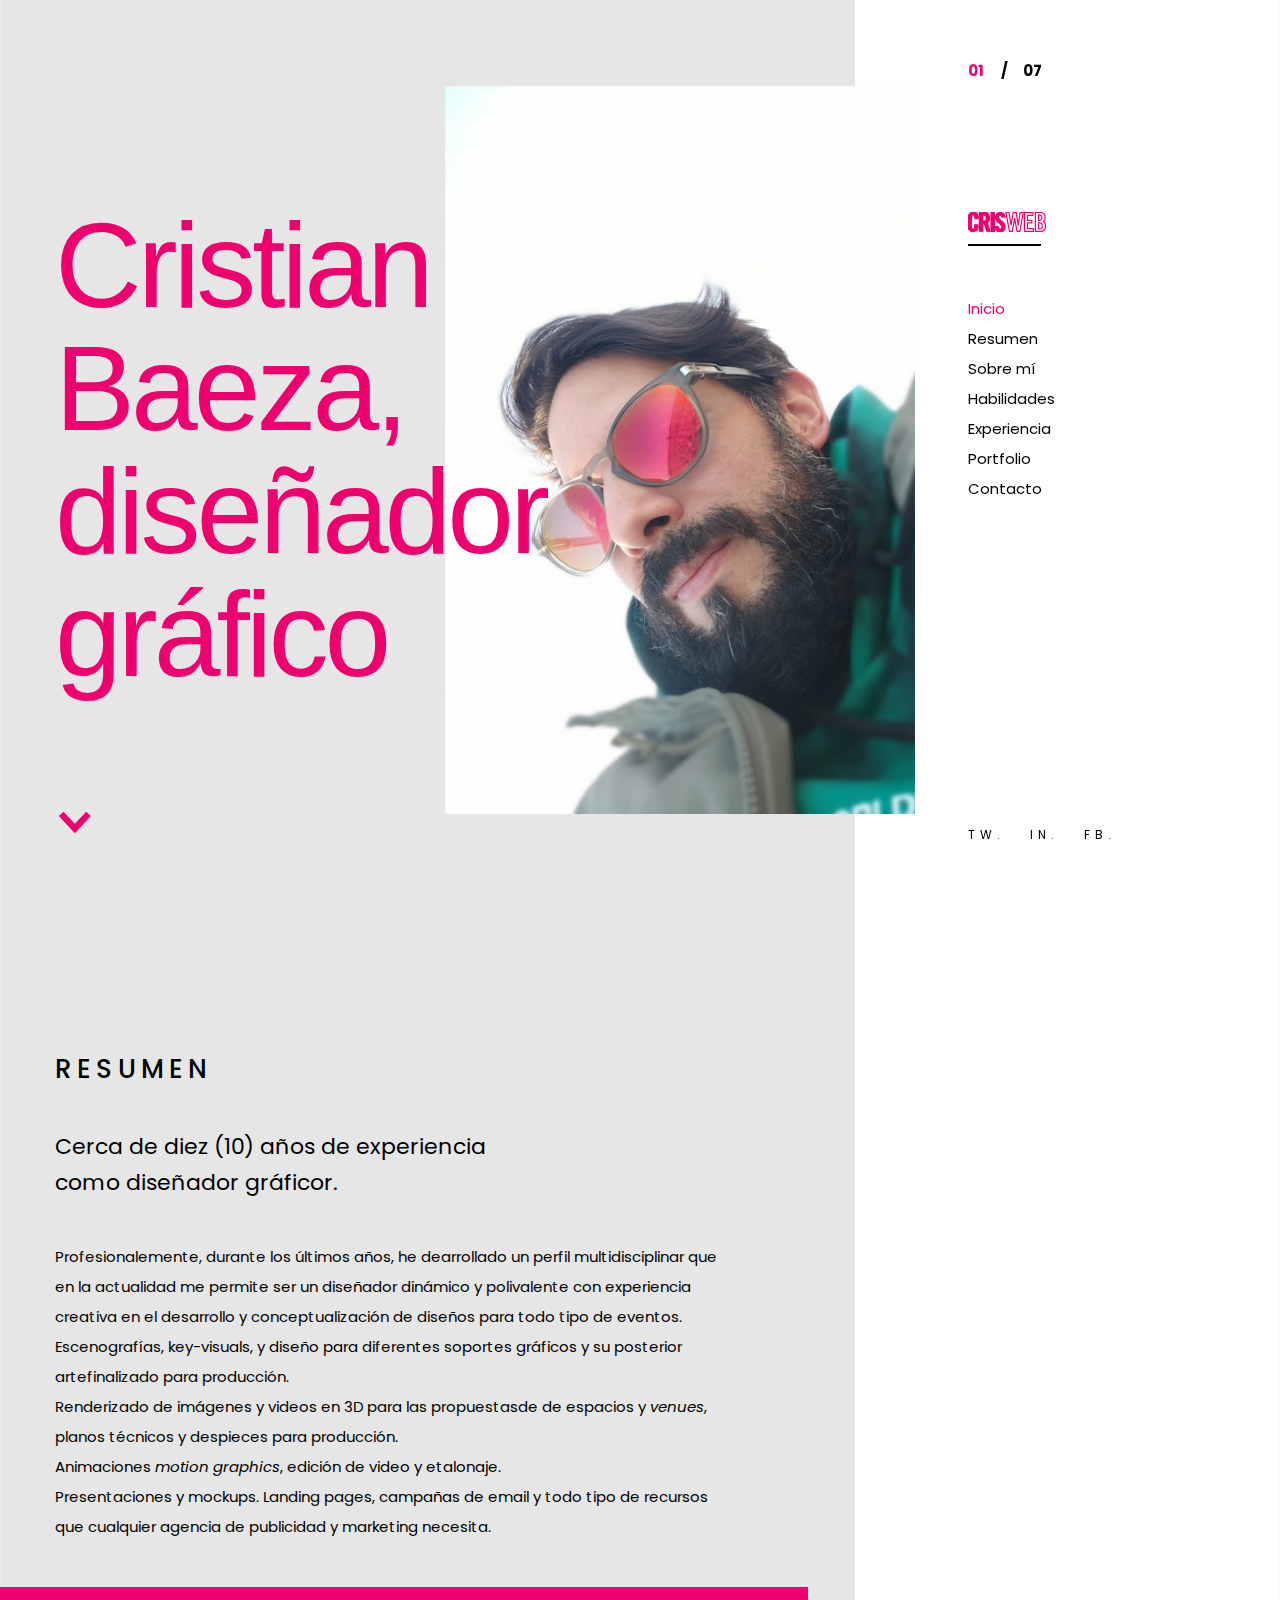
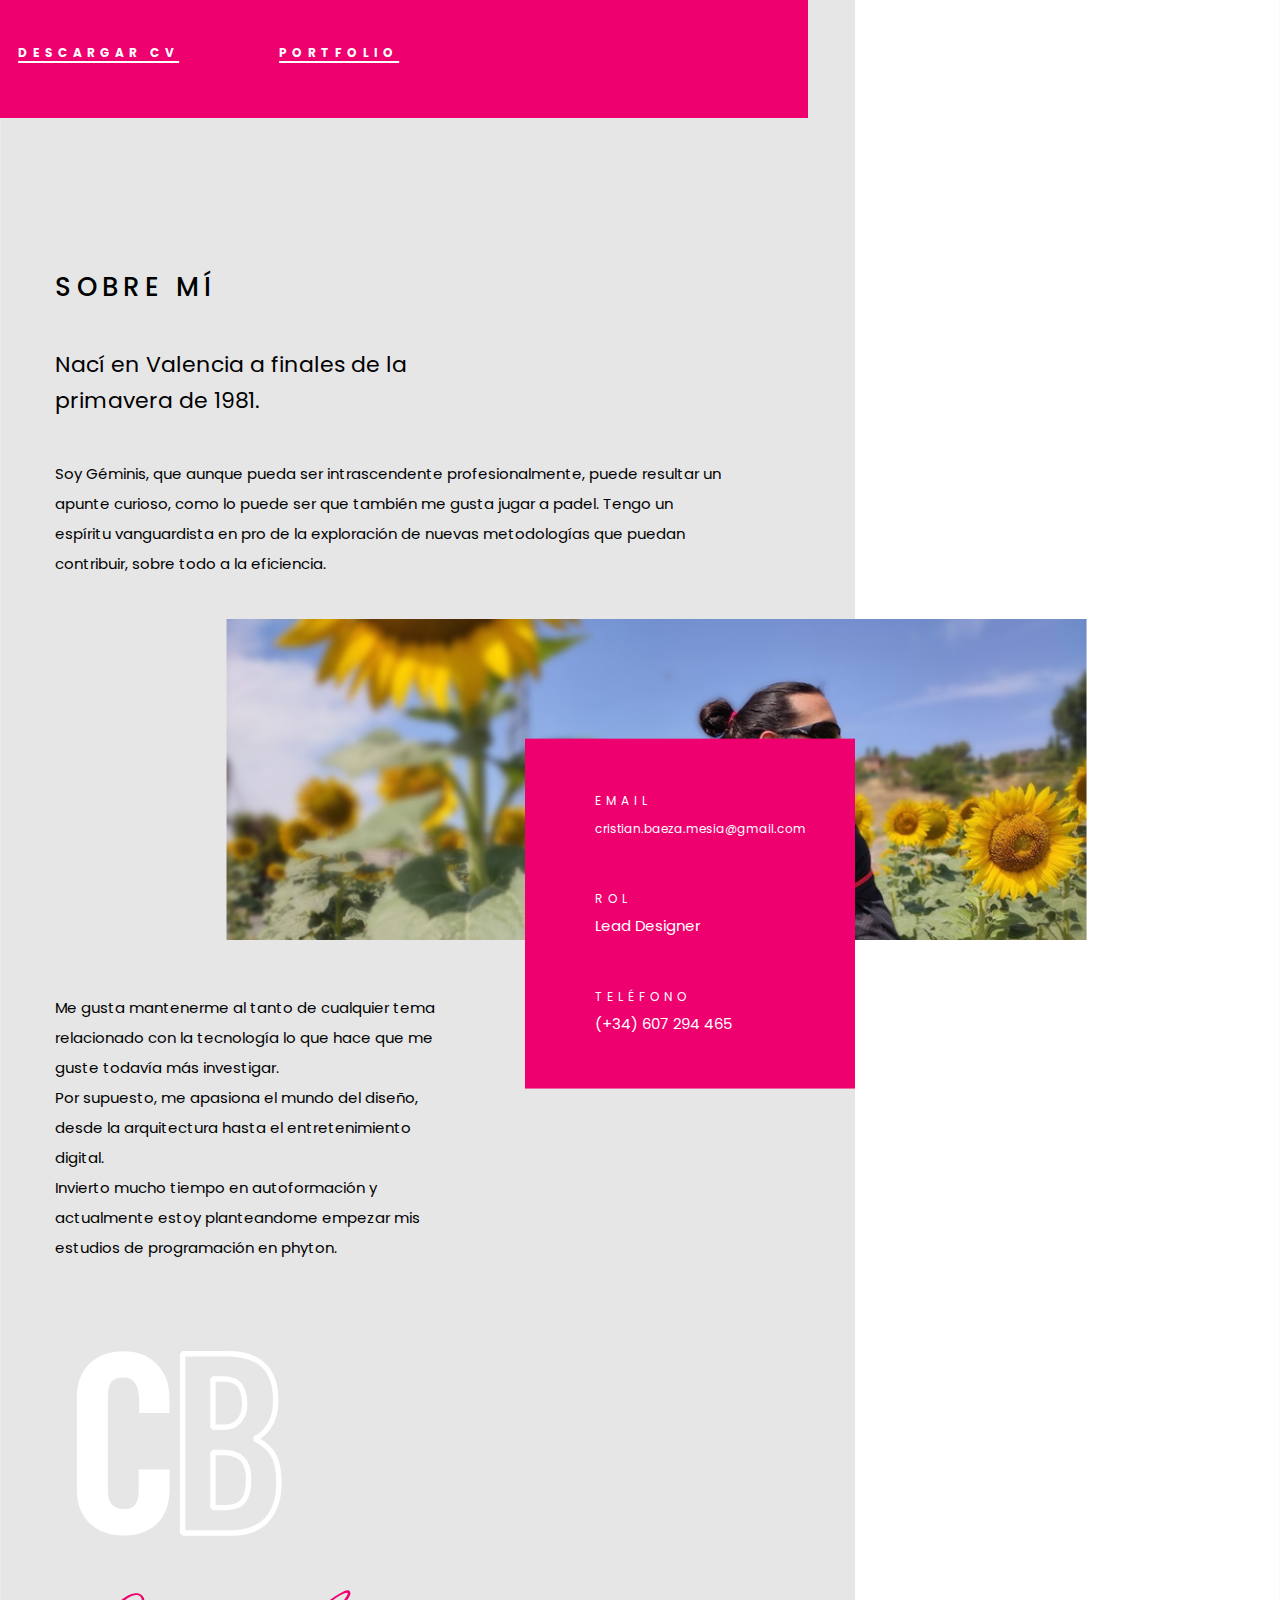
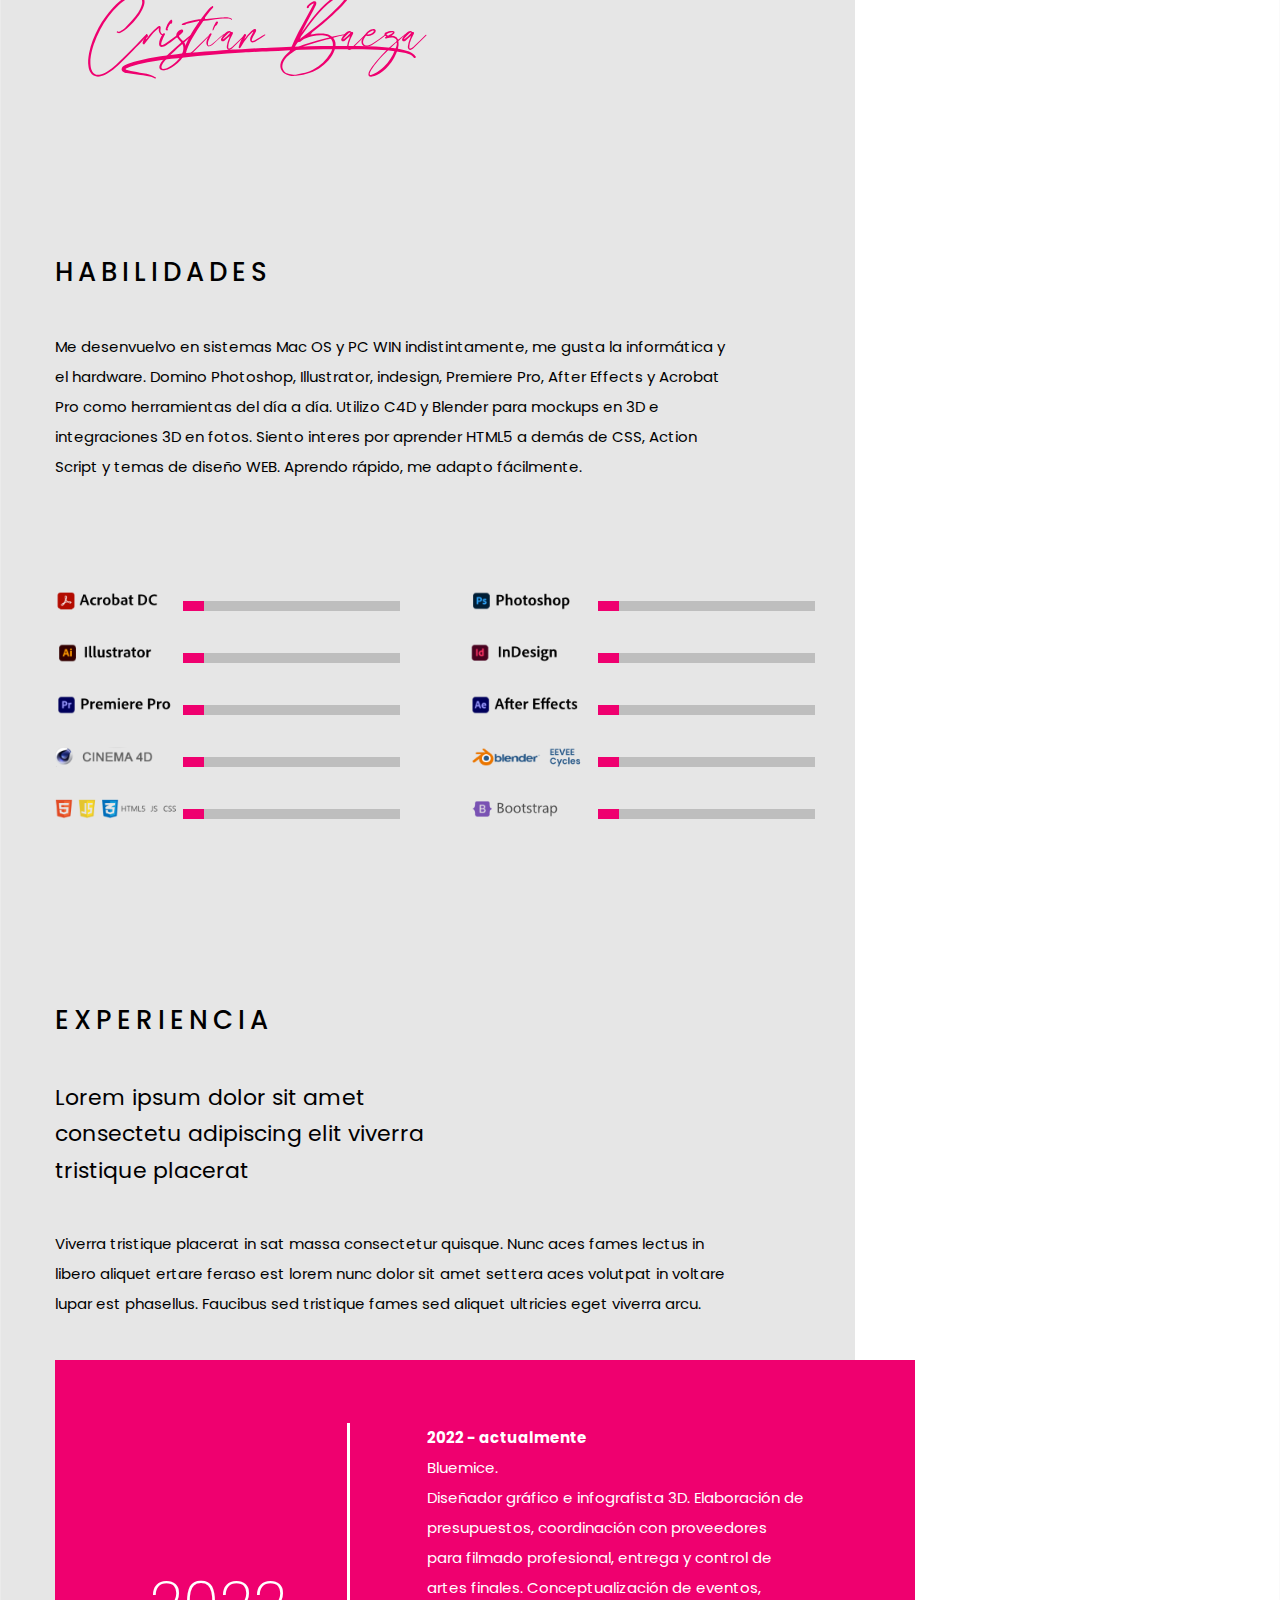
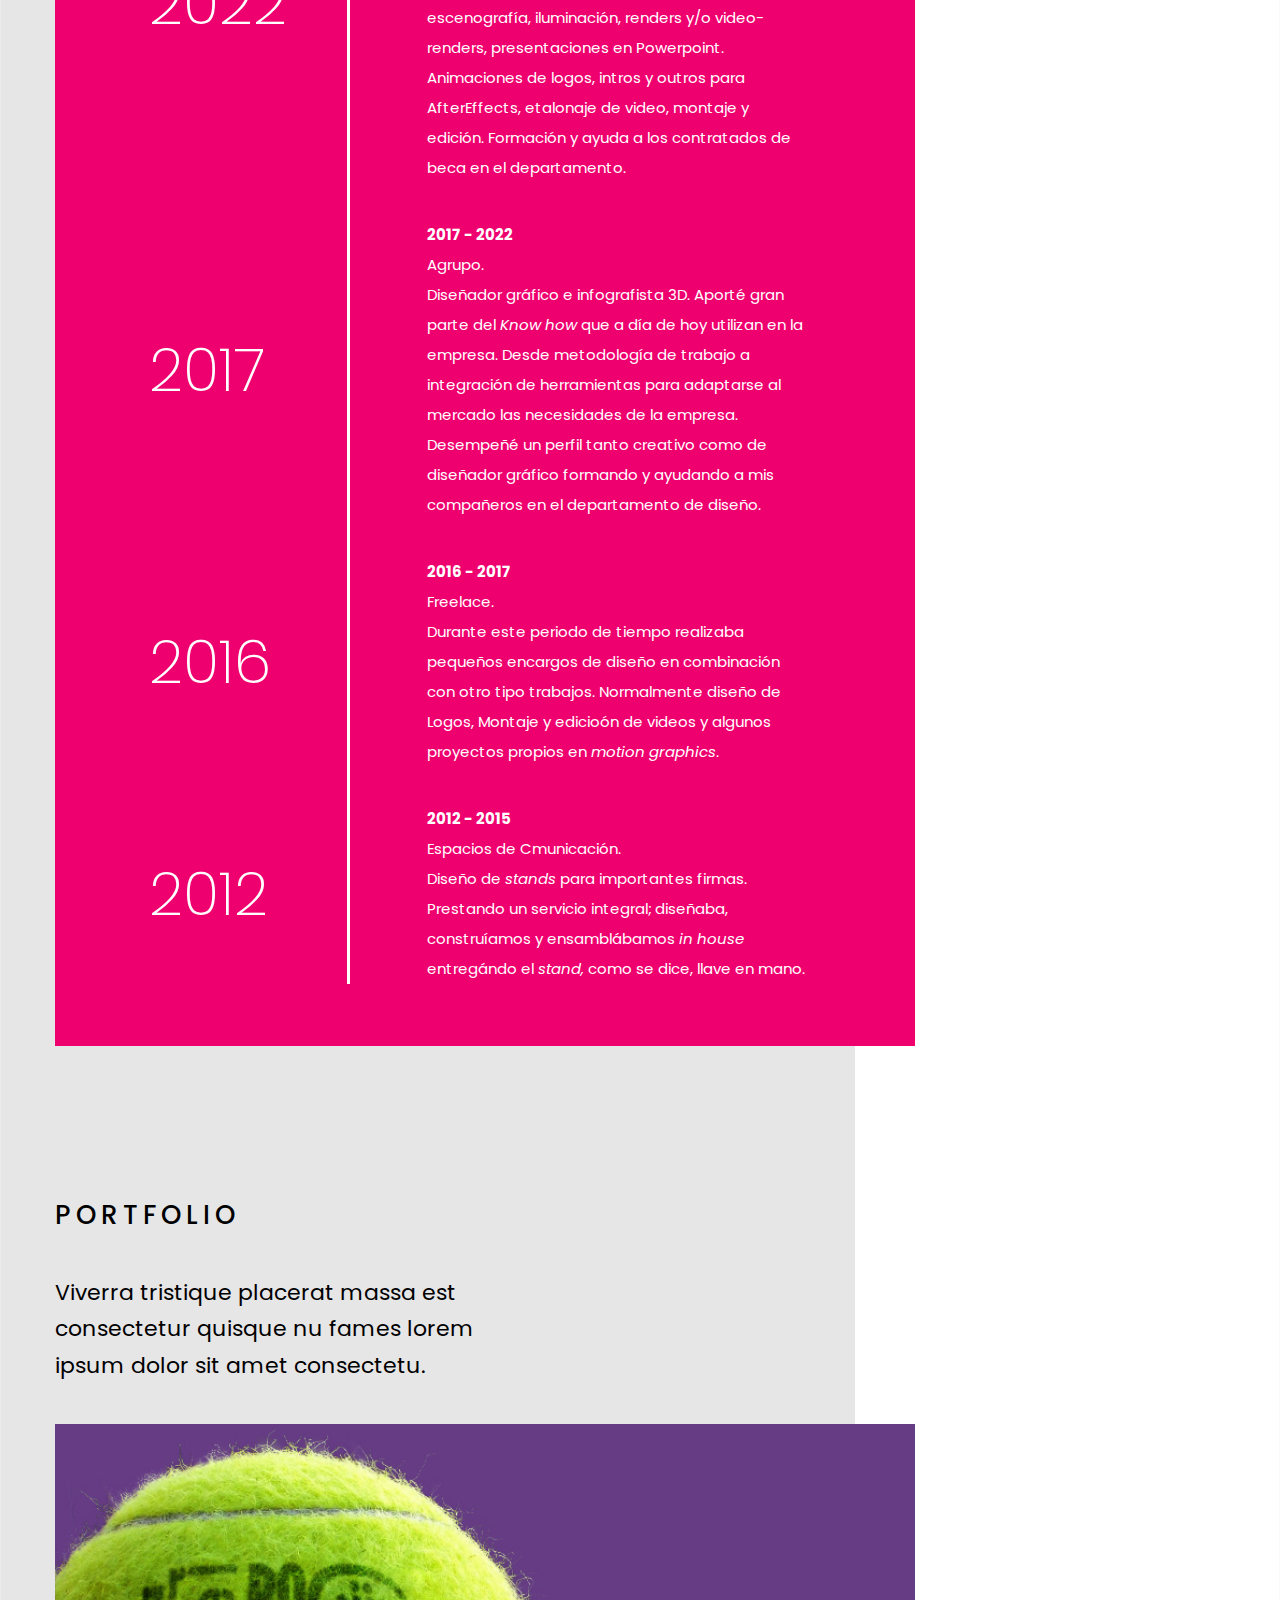
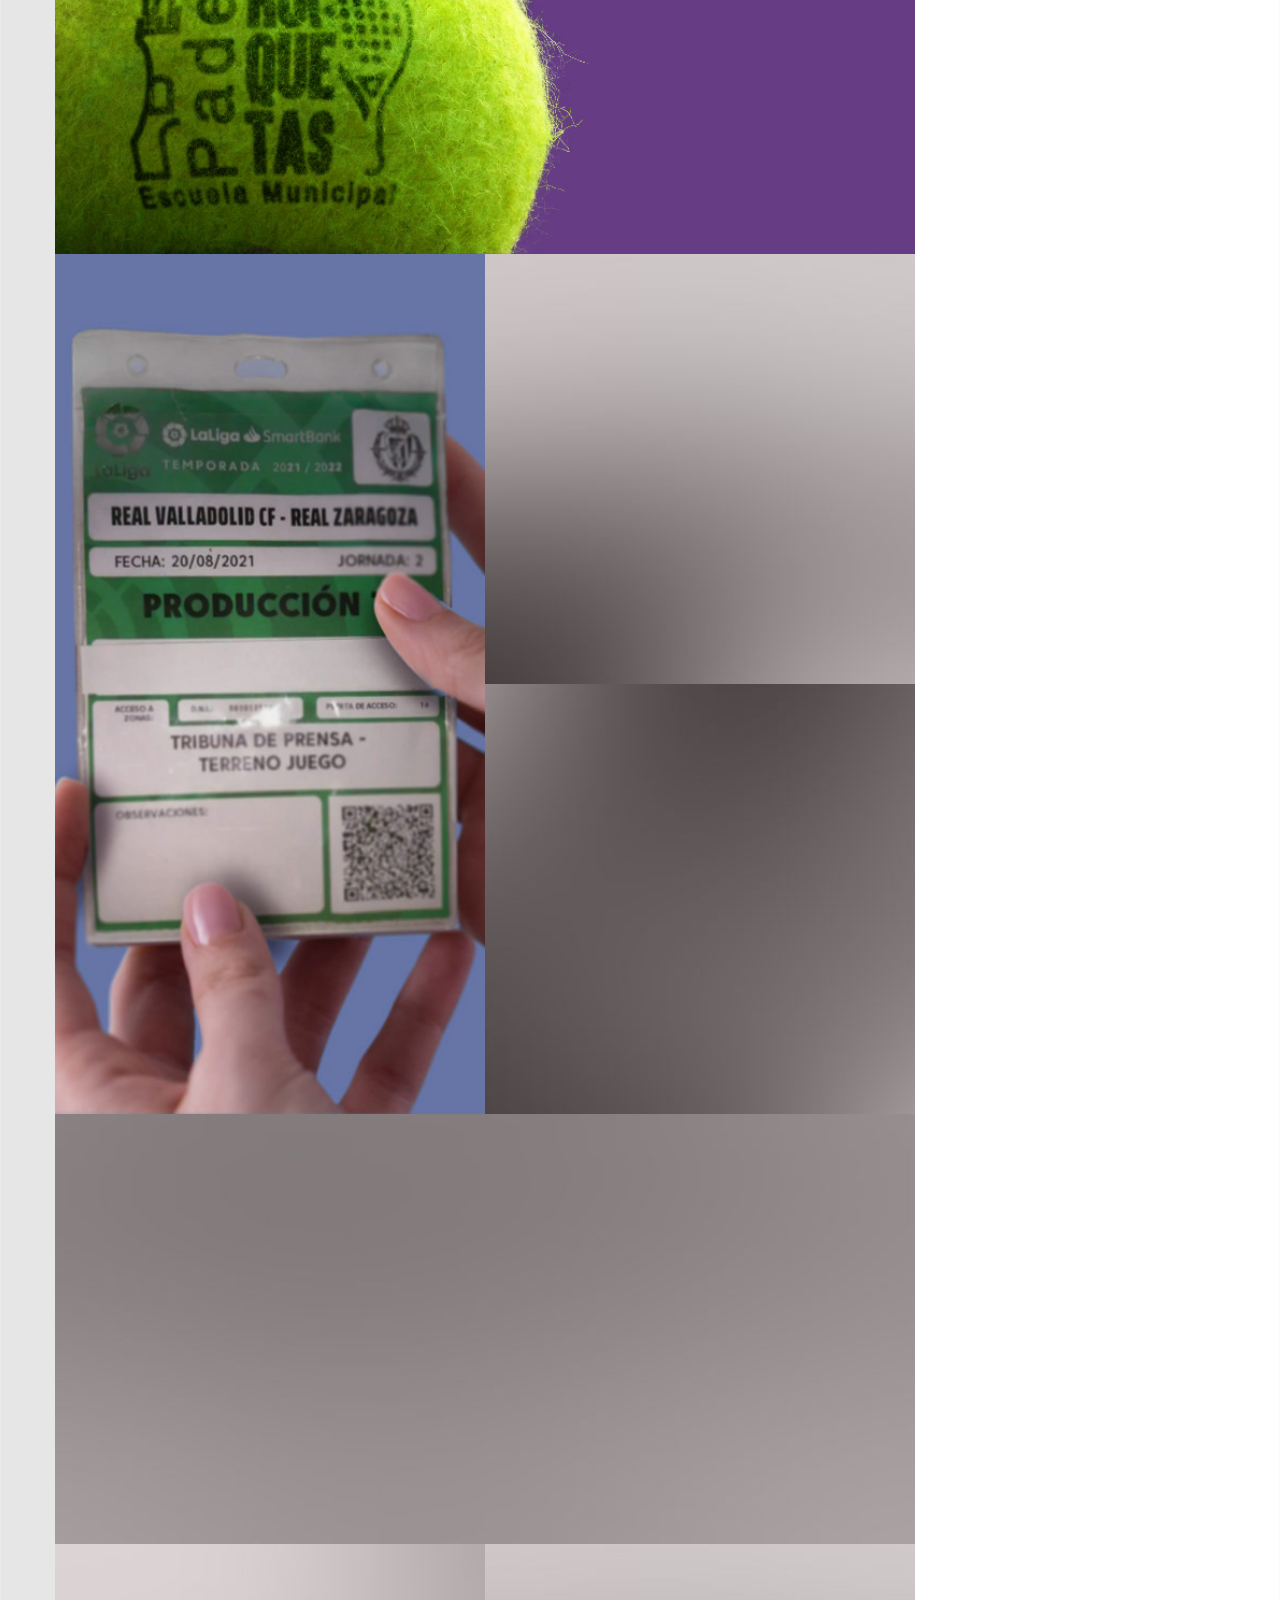
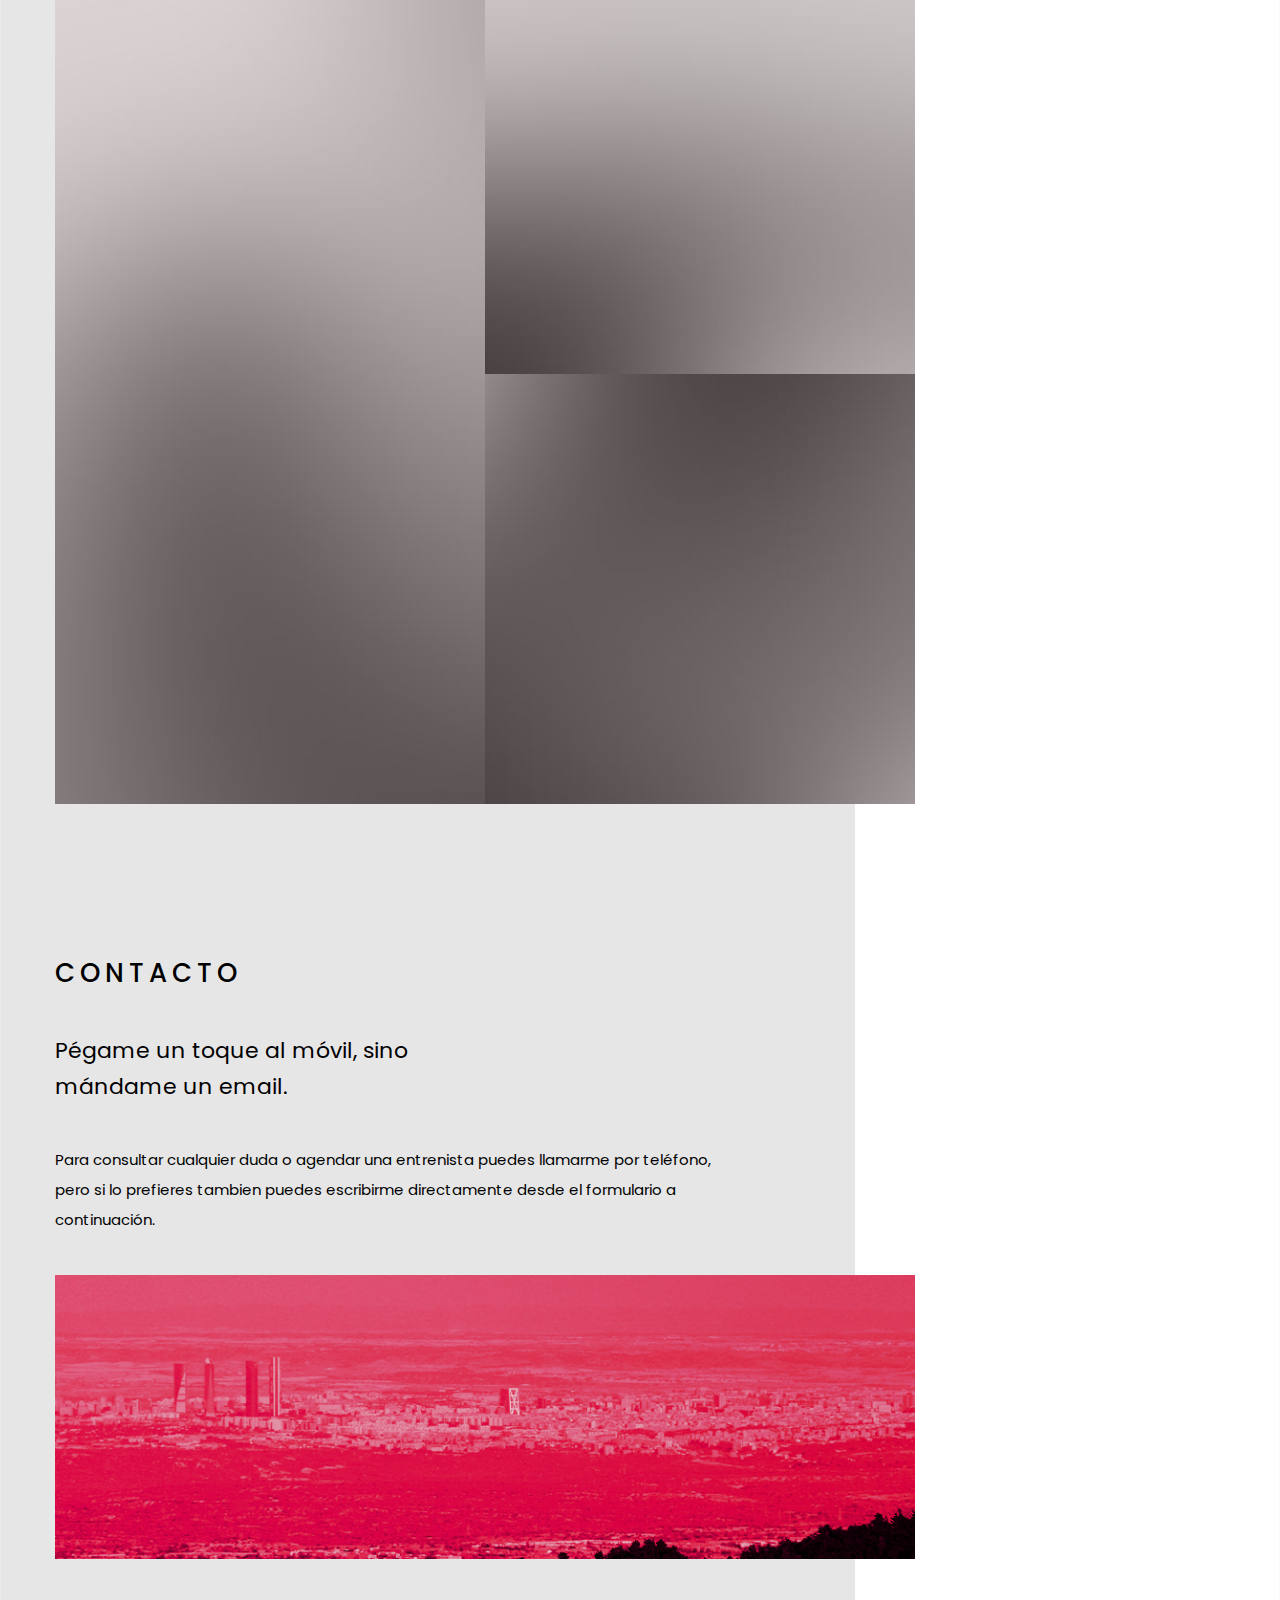
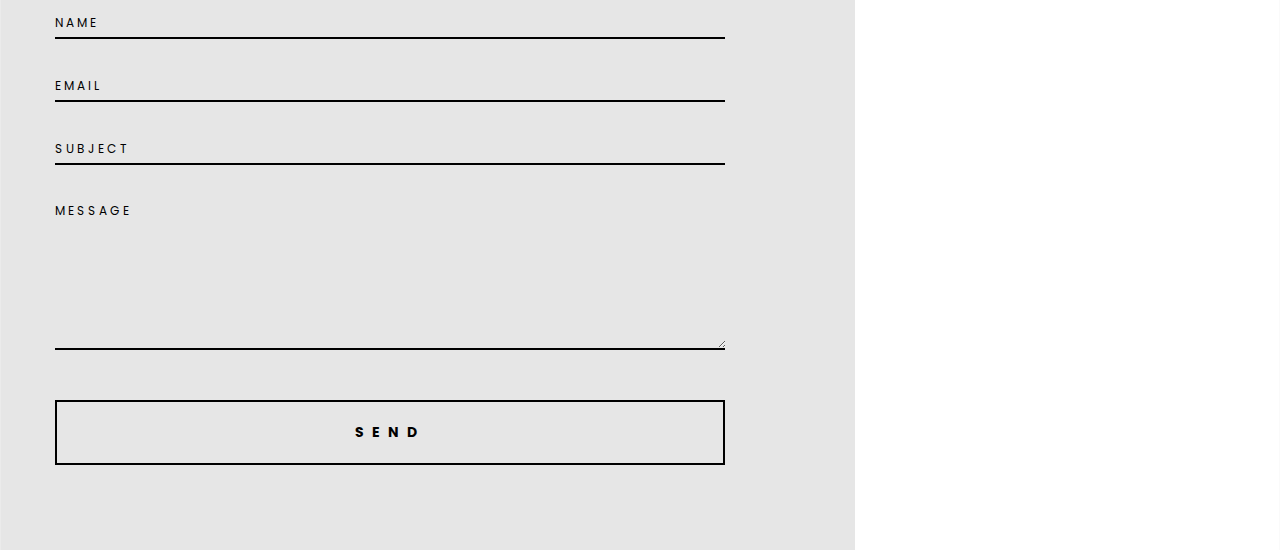
==== commit 4ed0ea48: "segunda subida" ====
--- a/index.html
+++ b/index.html
@@ -1,229 +1,445 @@
 <!DOCTYPE HTML>
-<!--
-	Massively by HTML5 UP
-	html5up.net | @ajlkn
-	Free for personal and commercial use under the CCA 3.0 license (html5up.net/license)
--->
-<html>
-	<head>
-		<title>Massively by HTML5 UP</title>
-		<meta charset="utf-8" />
-		<meta name="viewport" content="width=device-width, initial-scale=1, user-scalable=no" />
-		<link rel="stylesheet" href="assets/css/main.css" />
-		<noscript><link rel="stylesheet" href="assets/css/noscript.css" /></noscript>
-	</head>
-	<body class="is-preload">
-
-		<!-- Wrapper -->
-			<div id="wrapper" class="fade-in">
-
-				<!-- Intro -->
-					<div id="intro">
-						<h1>This is<br />
-						Massively</h1>
-						<p>A free, fully responsive HTML5 + CSS3 site template designed by <a href="https://twitter.com/ajlkn">@ajlkn</a> for <a href="https://html5up.net">HTML5 UP</a><br />
-						and released for free under the <a href="https://html5up.net/license">Creative Commons license</a>.</p>
-						<ul class="actions">
-							<li><a href="#header" class="button icon solid solo fa-arrow-down scrolly">Continue</a></li>
-						</ul>
-					</div>
-
-				<!-- Header -->
-					<header id="header">
-						<a href="index.html" class="logo">Massively</a>
-					</header>
-
-				<!-- Nav -->
-					<nav id="nav">
-						<ul class="links">
-							<li class="active"><a href="index.html">This is Massively</a></li>
-							<li><a href="generic.html">Generic Page</a></li>
-							<li><a href="elements.html">Elements Reference</a></li>
-						</ul>
-						<ul class="icons">
-							<li><a href="#" class="icon brands fa-twitter"><span class="label">Twitter</span></a></li>
-							<li><a href="#" class="icon brands fa-facebook-f"><span class="label">Facebook</span></a></li>
-							<li><a href="#" class="icon brands fa-instagram"><span class="label">Instagram</span></a></li>
-							<li><a href="#" class="icon brands fa-github"><span class="label">GitHub</span></a></li>
-						</ul>
-					</nav>
-
-				<!-- Main -->
-					<div id="main">
-
-						<!-- Featured Post -->
-							<article class="post featured">
-								<header class="major">
-									<span class="date">April 25, 2017</span>
-									<h2><a href="#">And this is a<br />
-									massive headline</a></h2>
-									<p>Aenean ornare velit lacus varius enim ullamcorper proin aliquam<br />
-									facilisis ante sed etiam magna interdum congue. Lorem ipsum dolor<br />
-									amet nullam sed etiam veroeros.</p>
-								</header>
-								<a href="#" class="image main"><img src="images/pic01.jpg" alt="" /></a>
-								<ul class="actions special">
-									<li><a href="#" class="button large">Full Story</a></li>
-								</ul>
-							</article>
-
-						<!-- Posts -->
-							<section class="posts">
-								<article>
-									<header>
-										<span class="date">April 24, 2017</span>
-										<h2><a href="#">Sed magna<br />
-										ipsum faucibus</a></h2>
-									</header>
-									<a href="#" class="image fit"><img src="images/pic02.jpg" alt="" /></a>
-									<p>Donec eget ex magna. Interdum et malesuada fames ac ante ipsum primis in faucibus. Pellentesque venenatis dolor imperdiet dolor mattis sagittis magna etiam.</p>
-									<ul class="actions special">
-										<li><a href="#" class="button">Full Story</a></li>
-									</ul>
-								</article>
-								<article>
-									<header>
-										<span class="date">April 22, 2017</span>
-										<h2><a href="#">Primis eget<br />
-										imperdiet lorem</a></h2>
-									</header>
-									<a href="#" class="image fit"><img src="images/pic03.jpg" alt="" /></a>
-									<p>Donec eget ex magna. Interdum et malesuada fames ac ante ipsum primis in faucibus. Pellentesque venenatis dolor imperdiet dolor mattis sagittis magna etiam.</p>
-									<ul class="actions special">
-										<li><a href="#" class="button">Full Story</a></li>
-									</ul>
-								</article>
-								<article>
-									<header>
-										<span class="date">April 18, 2017</span>
-										<h2><a href="#">Ante mattis<br />
-										interdum dolor</a></h2>
-									</header>
-									<a href="#" class="image fit"><img src="images/pic04.jpg" alt="" /></a>
-									<p>Donec eget ex magna. Interdum et malesuada fames ac ante ipsum primis in faucibus. Pellentesque venenatis dolor imperdiet dolor mattis sagittis magna etiam.</p>
-									<ul class="actions special">
-										<li><a href="#" class="button">Full Story</a></li>
-									</ul>
-								</article>
-								<article>
-									<header>
-										<span class="date">April 14, 2017</span>
-										<h2><a href="#">Tempus sed<br />
-										nulla imperdiet</a></h2>
-									</header>
-									<a href="#" class="image fit"><img src="images/pic05.jpg" alt="" /></a>
-									<p>Donec eget ex magna. Interdum et malesuada fames ac ante ipsum primis in faucibus. Pellentesque venenatis dolor imperdiet dolor mattis sagittis magna etiam.</p>
-									<ul class="actions special">
-										<li><a href="#" class="button">Full Story</a></li>
-									</ul>
-								</article>
-								<article>
-									<header>
-										<span class="date">April 11, 2017</span>
-										<h2><a href="#">Odio magna<br />
-										sed consectetur</a></h2>
-									</header>
-									<a href="#" class="image fit"><img src="images/pic06.jpg" alt="" /></a>
-									<p>Donec eget ex magna. Interdum et malesuada fames ac ante ipsum primis in faucibus. Pellentesque venenatis dolor imperdiet dolor mattis sagittis magna etiam.</p>
-									<ul class="actions special">
-										<li><a href="#" class="button">Full Story</a></li>
-									</ul>
-								</article>
-								<article>
-									<header>
-										<span class="date">April 7, 2017</span>
-										<h2><a href="#">Augue lorem<br />
-										primis vestibulum</a></h2>
-									</header>
-									<a href="#" class="image fit"><img src="images/pic07.jpg" alt="" /></a>
-									<p>Donec eget ex magna. Interdum et malesuada fames ac ante ipsum primis in faucibus. Pellentesque venenatis dolor imperdiet dolor mattis sagittis magna etiam.</p>
-									<ul class="actions special">
-										<li><a href="#" class="button">Full Story</a></li>
-									</ul>
-								</article>
-							</section>
-
-						<!-- Footer -->
-							<footer>
-								<div class="pagination">
-									<!--<a href="#" class="previous">Prev</a>-->
-									<a href="#" class="page active">1</a>
-									<a href="#" class="page">2</a>
-									<a href="#" class="page">3</a>
-									<span class="extra">&hellip;</span>
-									<a href="#" class="page">8</a>
-									<a href="#" class="page">9</a>
-									<a href="#" class="page">10</a>
-									<a href="#" class="next">Next</a>
-								</div>
-							</footer>
-
-					</div>
-
-				<!-- Footer -->
-					<footer id="footer">
-						<section>
-							<form method="post" action="#">
-								<div class="fields">
-									<div class="field">
-										<label for="name">Name</label>
-										<input type="text" name="name" id="name" />
-									</div>
-									<div class="field">
-										<label for="email">Email</label>
-										<input type="text" name="email" id="email" />
-									</div>
-									<div class="field">
-										<label for="message">Message</label>
-										<textarea name="message" id="message" rows="3"></textarea>
-									</div>
-								</div>
-								<ul class="actions">
-									<li><input type="submit" value="Send Message" /></li>
-								</ul>
-							</form>
-						</section>
-						<section class="split contact">
-							<section class="alt">
-								<h3>Address</h3>
-								<p>1234 Somewhere Road #87257<br />
-								Nashville, TN 00000-0000</p>
-							</section>
-							<section>
-								<h3>Phone</h3>
-								<p><a href="#">(000) 000-0000</a></p>
-							</section>
-							<section>
-								<h3>Email</h3>
-								<p><a href="#">info@untitled.tld</a></p>
-							</section>
-							<section>
-								<h3>Social</h3>
-								<ul class="icons alt">
-									<li><a href="#" class="icon brands alt fa-twitter"><span class="label">Twitter</span></a></li>
-									<li><a href="#" class="icon brands alt fa-facebook-f"><span class="label">Facebook</span></a></li>
-									<li><a href="#" class="icon brands alt fa-instagram"><span class="label">Instagram</span></a></li>
-									<li><a href="#" class="icon brands alt fa-github"><span class="label">GitHub</span></a></li>
-								</ul>
-							</section>
-						</section>
-					</footer>
-
-				<!-- Copyright -->
-					<div id="copyright">
-						<ul><li>&copy; Untitled</li><li>Design: <a href="https://html5up.net">HTML5 UP</a></li></ul>
-					</div>
-
-			</div>
-
-		<!-- Scripts -->
-			<script src="assets/js/jquery.min.js"></script>
-			<script src="assets/js/jquery.scrollex.min.js"></script>
-			<script src="assets/js/jquery.scrolly.min.js"></script>
-			<script src="assets/js/browser.min.js"></script>
-			<script src="assets/js/breakpoints.min.js"></script>
-			<script src="assets/js/util.js"></script>
-			<script src="assets/js/main.js"></script>
-
-	</body>
+<html lang="en-US">
+    <head>
+        <title>CrisWeb</title>
+        <meta http-equiv="Content-Type" content="text/html; charset=UTF-8">
+        <meta name="description" content="Resume CrisWeb" />
+        <meta name="keywords" content="HTML, CSS, JavaScript, PHP" />
+        <meta name="author" content="CB" />
+        <meta name="viewport" content="width=device-width, initial-scale=1, shrink-to-fit=no">
+
+        <link rel="shortcut icon" href="images/favicon.ico">
+        <link href='https://fonts.googleapis.com/css?family=Poppins:200,400,500,700,800&display=swap' rel='stylesheet' type='text/css'>                     
+        <link rel="stylesheet" href="css/clear.css">
+        <link rel="stylesheet" href="css/bootstrap-grid.css">        
+        <link rel="stylesheet" href="css/prettyPhoto.css">
+        <link rel="stylesheet" href="css/owl.carousel.min.css">
+        <link rel="stylesheet" href="css/owl.theme.default.min.css">
+        <link rel="stylesheet" href="style.css">
+
+        <!--[if lt IE 9]>
+            <script src="js/html5shiv.js"></script>            
+            <script src="js/respond.min.js"></script>                   
+        <![endif]-->                
+    </head>
+
+    <body class="one-page"> 
+
+        <div class="doc-loader"></div>
+
+        <div class="container">
+            <div class="page-wrapper">
+
+                <!-- ================= HEADER ================= -->
+                <div id="nav-btn" class="nav-btn">
+                    <span class="nav-btn-cover">
+                        <span class="menu-line"></span>                   
+                    </span>
+                </div>
+                <div class="s-nav">
+                    <div class="nav-count">
+                        <div class="current-num">
+                            <span>01</span>
+                        </div>
+                        <div class="pagination-sep">/</div>
+                        <div class="total-pages-num">07</div>
+                    </div>                                                            
+                    <div class="nav-container">
+                        <a class="site-title slow-scroll" href="#inicio"><img src="images/Logo.svg" style="height: 20PX;" alt="LOGO"></a>
+                        <nav class="nav-menu">
+                            <ul class="nav-list">
+                                <li><a href="#inicio">Inicio</a></li>
+                                <li><a href="#resumen">Resumen</a></li>
+                                <li><a href="#sobremi">Sobre mí</a></li>
+                                <li><a href="#habilidades">Habilidades</a></li>
+                                <li><a href="#experiencia">Experiencia</a></li>
+                                <li><a href="#portfolio">Portfolio</a></li>                                                                                                 
+                                <li><a href="#contacto">Contacto</a></li>
+                            </ul>
+                        </nav>
+                    </div>
+                    <ul class="nav-soc">
+                        <li><a href="#">TW.</a></li>
+                        <li><a href="#">IN.</a></li>
+                        <li><a href="#">FB.</a></li>
+                    </ul>
+                </div>
+                <!-- =============== HEADER END =============== -->
+
+                <!-- ================== INICIO ================== -->
+                <section id="inicio" class="section">
+                    <div class="container-wrap">                        
+                        <h1 class="entry-title" data-jarallax-element="0 30">Cristian<br>Baeza,<br>diseñador<br>gráfico<span></span></h1>
+                        <img class="main-photo block-right" data-jarallax-element="0 -30" src="images/photo-1.jpg" alt="">                        
+                        <a href="#resumen" class="main-btn slow-scroll"><img src="images/scroll-icon.svg" alt=""></a>
+                    </div>
+                </section>
+                <!-- ================= HOME END ================= -->
+
+                <!-- ================== RESUMEN ================== -->
+                <section id="resumen" class="section">
+
+                    <div class="content-670">
+                        <h2 class="title">RESUMEN</h2>
+                        <div class="section-des">
+                            Cerca de diez (10) años de experiencia como diseñador gráficor.
+                        </div>
+                        <p>
+                            Profesionalemente, durante los últimos años, he dearrollado un perfil multidisciplinar que en la actualidad me permite ser un diseñador dinámico y polivalente con experiencia creativa en el desarrollo y conceptualización de diseños para todo tipo de eventos. Escenografías, key-visuals, y diseño para diferentes soportes gráficos y su posterior artefinalizado para producción.
+                            <br>
+                            Renderizado de imágenes y videos en 3D para las propuestasde de espacios y <i>venues</i>, planos técnicos y despieces para producción.
+                            <br>
+                            Animaciones <i>motion graphics</i>, edición de video y etalonaje.
+                            <br>
+                            Presentaciones y mockups. Landing pages, campañas de email y todo tipo de recursos que cualquier agencia de publicidad y marketing necesita. 
+                        
+                            
+                        </p>
+                    </div>
+
+                    <ul class="serv-link-cover block-right" data-jarallax-element="0 40">
+                        <li><a href="#">DESCARGAR CV</a></li>
+                        <li><a href="#portfolio">PORTFOLIO</a></li>
+                    </ul>
+
+                    
+
+                </section>
+                <!-- ================ SERVICES END ================ -->
+
+                <!-- ==================== SOBRE MI ==================== -->
+                <section id="sobremi" class="section">
+                    <h2 class="title">SOBRE MÍ</h2>
+                    <div class="section-des">
+                        Nací en Valencia a finales de la primavera de 1981.
+                    </div>
+
+                    <div class="content-670">
+                        <p> Soy Géminis, que aunque pueda ser intrascendente profesionalmente,
+                            puede resultar un apunte curioso, como lo puede ser que también me
+                            gusta jugar a padel.
+                            Tengo un espíritu vanguardista en pro de la exploración de nuevas metodologías que puedan contribuir, sobre todo a la eficiencia.
+                        
+                        </p>
+                    </div>
+
+                    <img class="about-img block-right" data-jarallax-element="0 -40" src="images/about-img_1.jpg" alt="">
+
+                    <ul class="about-info" data-threshold="0 0" data-jarallax-element="40 0">
+                        <li>
+                            <h6>EMAIL</h6>
+                            <a href="mailto:cristian.baeza.mesia@gmail.com" style="font-size: 12px;">cristian.baeza.mesia@gmail.com</a>
+                        </li>
+                        <li>
+                            <h6>ROL</h6>
+                            <span>Lead Designer</span>
+                        </li>
+                        <li>
+                            <h6>TELÉFONO</h6>
+                            <a href="tel:+34607294465">(+34) 607 294 465</a>
+                        </li>
+                    </ul>
+
+                    <div class="about-text content-670">
+                        <p>
+                            Me gusta mantenerme al tanto de cualquier tema relacionado con
+                            la tecnología lo que hace que me guste todavía más investigar.<br>Por supuesto, me apasiona el mundo del diseño, desde la arquitectura hasta el entretenimiento digital.<br>
+                            Invierto mucho tiempo en autoformación y actualmente estoy planteandome empezar mis estudios de programación en phyton.
+                        </p>
+                    
+                    </div>
+<svg id="eO3InFapEdH1" xmlns="http://www.w3.org/2000/svg" xmlns:xlink="http://www.w3.org/1999/xlink" viewBox="0 0 300 85" shape-rendering="geometricPrecision" text-rendering="geometricPrecision"><defs><filter id="eO3InFapEdH2-filter" x="-400%" width="600%" y="-400%" height="600%"><feComponentTransfer id="eO3InFapEdH2-filter-invert-0" result="result"><feFuncR id="eO3InFapEdH2-filter-invert-0-R" type="table" tableValues="1 0"/><feFuncG id="eO3InFapEdH2-filter-invert-0-G" type="table" tableValues="1 0"/><feFuncB id="eO3InFapEdH2-filter-invert-0-B" type="table" tableValues="1 0"/></feComponentTransfer></filter></defs><g transform="matrix(7.75945 0 0 7.75945-1541.349643-1530.712976)" clip-rule="evenodd"><path d="M204.185,204.908v-.9h-1.5v1.008c0,.352-.063.592-.189.72-.119.128-.288.192-.508.192-.276,0-.477-.077-.602-.23-.126-.137-.189-.355-.189-.653v-4.522c0-.331.056-.577.168-.738.104-.145.308-.217.612-.217.224,0,.4.088.528.264.136.184.204.472.204.864v.588h1.464v-.72c0-.376-.058-.703-.173-.981-.116-.277-.277-.514-.484-.71-.39-.385-.907-.577-1.552-.577-.684,0-1.237.2-1.659.6-.405.4-.608.944-.608,1.632v4.44c0,.704.206,1.252.619,1.644.396.392.948.588,1.654.588.653,0,1.175-.181,1.567-.542.2-.181.358-.416.474-.705s.174-.637.174-1.045Z" clip-rule="evenodd" fill="#FFFFFF" stroke-linecap="square" stroke-linejoin="bevel" stroke-miterlimit="2"/><path id="eO3InFapEdH4" d="M209.633,207.08l-1.268-3.924c.346-.152.612-.416.798-.792.177-.36.266-.84.266-1.44c0-.88-.208-1.516-.624-1.908-.416-.4-1.068-.6-1.956-.6h-2.04v8.664h1.464v-3.552l.773-.036l1.065,3.588h1.522Zm-1.704-6.12c0,.488-.078.832-.232,1.032-.162.208-.442.312-.84.312h-.584v-2.664h.547c.431,0,.723.1.877.3.154.216.232.556.232,1.02Z" clip-rule="evenodd" fill="#FFFFFF" stroke-linecap="square" stroke-linejoin="bevel" stroke-miterlimit="2"/><rect id="eO3InFapEdH5" width="1.464" height="8.664" rx="0" ry="0" transform="translate(210.113 198.416)" clip-rule="evenodd" fill="#FFFFFF" stroke-linejoin="round" stroke-miterlimit="2"/><path id="eO3InFapEdH6" d="M216.533,204.985c0-.474-.12-.923-.36-1.349-.12-.208-.296-.441-.528-.698s-.524-.525-.876-.806c-.144-.113-.286-.233-.426-.361-.14-.129-.278-.269-.414-.422-.272-.297-.408-.606-.408-.927c0-.264.064-.473.192-.626.128-.152.304-.228.528-.228.264,0,.464.096.6.288.128.176.2.4.216.672l1.416-.156c-.072-.654-.292-1.162-.66-1.523-.36-.369-.84-.553-1.44-.553-.712,0-1.268.188-1.668.565-.4.378-.6.899-.6,1.565c0,.586.14,1.08.42,1.481.136.201.288.393.456.578.168.184.356.361.564.529.256.209.482.406.678.59.196.185.362.358.498.518.272.305.408.65.408,1.035c0,.233-.08.422-.24.566-.16.136-.364.205-.612.205-.304,0-.528-.144-.672-.432-.136-.264-.212-.556-.228-.876l-1.416.204c.04.712.264,1.288.672,1.728.392.432.912.648,1.56.648.728,0,1.3-.197,1.716-.59s.624-.935.624-1.625Z" clip-rule="evenodd" fill="#FFFFFF" stroke-linecap="square" stroke-linejoin="bevel" stroke-miterlimit="2"/><path id="eO3InFapEdH7" d="M224.741,198.416h-1.404l-.84,5.592-1.02-5.592h-1.224l-.984,5.58-.924-5.58h-1.392l1.644,8.664h1.248l1.02-5.808l1.092,5.808h1.248l1.536-8.664Z" clip-rule="evenodd" fill="none" stroke="#FFFFFF" stroke-width="0.26" stroke-linecap="square" stroke-linejoin="bevel" stroke-miterlimit="2"/><path id="eO3InFapEdH8" d="M229.805,207.08v-1.272h-2.664v-2.568h1.92v-1.308l-1.92.012v-2.256h2.484v-1.272h-3.948v8.664h4.128Z" clip-rule="evenodd" fill="none" stroke="#FFFFFF" stroke-width="0.26" stroke-linecap="square" stroke-linejoin="bevel" stroke-miterlimit="2"/><path id="eO3InFapEdH9" d="M235.661,204.668c0-.688-.12-1.188-.359-1.5-.232-.296-.507-.512-.826-.648.239-.072.47-.268.694-.588.223-.304.335-.728.335-1.272c0-.752-.196-1.312-.587-1.68-.391-.376-.961-.564-1.711-.564h-2.202v8.664h2.393c.719,0,1.277-.212,1.676-.636.391-.432.587-1.024.587-1.776Zm-1.656-3.792c0,.32-.092.584-.276.792-.176.2-.416.3-.72.3h-.54v-2.328h.54c.352,0,.608.104.768.312.152.216.228.524.228.924Zm.192,3.624c0,.464-.086.808-.256,1.032-.162.216-.442.324-.84.324h-.632v-2.664h.486c.422,0,.739.108.949.324.195.208.293.536.293.984Z" clip-rule="evenodd" fill="none" stroke="#FFFFFF" stroke-width="0.26" stroke-linecap="square" stroke-linejoin="bevel" stroke-miterlimit="2"/></g><script><![CDATA[!function(t,n){"object"==typeof exports&&"undefined"!=typeof module?module.exports=n():"function"==typeof define&&define.amd?define(n):((t="undefined"!=typeof globalThis?globalThis:t||self).__SVGATOR_PLAYER__=t.__SVGATOR_PLAYER__||{},t.__SVGATOR_PLAYER__["5c7f360c"]=n())}(this,(function(){"use strict";function t(t,n){var r=Object.keys(t);if(Object.getOwnPropertySymbols){var e=Object.getOwnPropertySymbols(t);n&&(e=e.filter((function(n){return Object.getOwnPropertyDescriptor(t,n).enumerable}))),r.push.apply(r,e)}return r}function n(n){for(var r=1;r<arguments.length;r++){var e=null!=arguments[r]?arguments[r]:{};r%2?t(Object(e),!0).forEach((function(t){u(n,t,e[t])})):Object.getOwnPropertyDescriptors?Object.defineProperties(n,Object.getOwnPropertyDescriptors(e)):t(Object(e)).forEach((function(t){Object.defineProperty(n,t,Object.getOwnPropertyDescriptor(e,t))}))}return n}function r(t){return(r="function"==typeof Symbol&&"symbol"==typeof Symbol.iterator?function(t){return typeof t}:function(t){return t&&"function"==typeof Symbol&&t.constructor===Symbol&&t!==Symbol.prototype?"symbol":typeof t})(t)}function e(t,n){if(!(t instanceof n))throw new TypeError("Cannot call a class as a function")}function i(t,n){for(var r=0;r<n.length;r++){var e=n[r];e.enumerable=e.enumerable||!1,e.configurable=!0,"value"in e&&(e.writable=!0),Object.defineProperty(t,e.key,e)}}function o(t,n,r){return n&&i(t.prototype,n),r&&i(t,r),t}function u(t,n,r){return n in t?Object.defineProperty(t,n,{value:r,enumerable:!0,configurable:!0,writable:!0}):t[n]=r,t}function a(t){return(a=Object.setPrototypeOf?Object.getPrototypeOf:function(t){return t.__proto__||Object.getPrototypeOf(t)})(t)}function l(t,n){return(l=Object.setPrototypeOf||function(t,n){return t.__proto__=n,t})(t,n)}function f(){if("undefined"==typeof Reflect||!Reflect.construct)return!1;if(Reflect.construct.sham)return!1;if("function"==typeof Proxy)return!0;try{return Boolean.prototype.valueOf.call(Reflect.construct(Boolean,[],(function(){}))),!0}catch(t){return!1}}function s(t,n,r){return(s=f()?Reflect.construct:function(t,n,r){var e=[null];e.push.apply(e,n);var i=new(Function.bind.apply(t,e));return r&&l(i,r.prototype),i}).apply(null,arguments)}function c(t,n){if(n&&("object"==typeof n||"function"==typeof n))return n;if(void 0!==n)throw new TypeError("Derived constructors may only return object or undefined");return function(t){if(void 0===t)throw new ReferenceError("this hasn't been initialised - super() hasn't been called");return t}(t)}function h(t,n,r){return(h="undefined"!=typeof Reflect&&Reflect.get?Reflect.get:function(t,n,r){var e=function(t,n){for(;!Object.prototype.hasOwnProperty.call(t,n)&&null!==(t=a(t)););return t}(t,n);if(e){var i=Object.getOwnPropertyDescriptor(e,n);return i.get?i.get.call(r):i.value}})(t,n,r||t)}function v(t){return function(t){if(Array.isArray(t))return y(t)}(t)||function(t){if("undefined"!=typeof Symbol&&null!=t[Symbol.iterator]||null!=t["@@iterator"])return Array.from(t)}(t)||function(t,n){if(!t)return;if("string"==typeof t)return y(t,n);var r=Object.prototype.toString.call(t).slice(8,-1);"Object"===r&&t.constructor&&(r=t.constructor.name);if("Map"===r||"Set"===r)return Array.from(t);if("Arguments"===r||/^(?:Ui|I)nt(?:8|16|32)(?:Clamped)?Array$/.test(r))return y(t,n)}(t)||function(){throw new TypeError("Invalid attempt to spread non-iterable instance.\nIn order to be iterable, non-array objects must have a [Symbol.iterator]() method.")}()}function y(t,n){(null==n||n>t.length)&&(n=t.length);for(var r=0,e=new Array(n);r<n;r++)e[r]=t[r];return e}var g=d(Math.pow(10,-6));function d(t){var n=arguments.length>1&&void 0!==arguments[1]?arguments[1]:6;if(Number.isInteger(t))return t;var r=Math.pow(10,n);return Math.round((+t+Number.EPSILON)*r)/r}function p(t,n){var r=arguments.length>2&&void 0!==arguments[2]?arguments[2]:g;return Math.abs(t-n)<r}var m=Math.PI/180;function b(t){return t}function w(t,n,r){var e=1-r;return 3*r*e*(t*e+n*r)+r*r*r}function A(){var t=arguments.length>0&&void 0!==arguments[0]?arguments[0]:0,n=arguments.length>1&&void 0!==arguments[1]?arguments[1]:0,r=arguments.length>2&&void 0!==arguments[2]?arguments[2]:1,e=arguments.length>3&&void 0!==arguments[3]?arguments[3]:1;return t<0||t>1||r<0||r>1?null:p(t,n)&&p(r,e)?b:function(i){if(i<=0)return t>0?i*n/t:0===n&&r>0?i*e/r:0;if(i>=1)return r<1?1+(i-1)*(e-1)/(r-1):1===r&&t<1?1+(i-1)*(n-1)/(t-1):1;for(var o,u=0,a=1;u<a;){var l=w(t,r,o=(u+a)/2);if(p(i,l))break;l<i?u=o:a=o}return w(n,e,o)}}function x(){return 1}function k(t){return 1===t?1:0}function S(){var t=arguments.length>0&&void 0!==arguments[0]?arguments[0]:1,n=arguments.length>1&&void 0!==arguments[1]?arguments[1]:0;if(1===t){if(0===n)return k;if(1===n)return x}var r=1/t;return function(t){return t>=1?1:(t+=n*r)-t%r}}var _=Math.sin,O=Math.cos,j=Math.acos,M=Math.asin,P=Math.tan,E=Math.atan2,I=Math.PI/180,R=180/Math.PI,F=Math.sqrt,N=function(){function t(){var n=arguments.length>0&&void 0!==arguments[0]?arguments[0]:1,r=arguments.length>1&&void 0!==arguments[1]?arguments[1]:0,i=arguments.length>2&&void 0!==arguments[2]?arguments[2]:0,o=arguments.length>3&&void 0!==arguments[3]?arguments[3]:1,u=arguments.length>4&&void 0!==arguments[4]?arguments[4]:0,a=arguments.length>5&&void 0!==arguments[5]?arguments[5]:0;e(this,t),this.m=[n,r,i,o,u,a],this.i=null,this.w=null,this.s=null}return o(t,[{key:"determinant",get:function(){var t=this.m;return t[0]*t[3]-t[1]*t[2]}},{key:"isIdentity",get:function(){if(null===this.i){var t=this.m;this.i=1===t[0]&&0===t[1]&&0===t[2]&&1===t[3]&&0===t[4]&&0===t[5]}return this.i}},{key:"point",value:function(t,n){var r=this.m;return{x:r[0]*t+r[2]*n+r[4],y:r[1]*t+r[3]*n+r[5]}}},{key:"translateSelf",value:function(){var t=arguments.length>0&&void 0!==arguments[0]?arguments[0]:0,n=arguments.length>1&&void 0!==arguments[1]?arguments[1]:0;if(!t&&!n)return this;var r=this.m;return r[4]+=r[0]*t+r[2]*n,r[5]+=r[1]*t+r[3]*n,this.w=this.s=this.i=null,this}},{key:"rotateSelf",value:function(){var t=arguments.length>0&&void 0!==arguments[0]?arguments[0]:0;if(t%=360){var n=_(t*=I),r=O(t),e=this.m,i=e[0],o=e[1];e[0]=i*r+e[2]*n,e[1]=o*r+e[3]*n,e[2]=e[2]*r-i*n,e[3]=e[3]*r-o*n,this.w=this.s=this.i=null}return this}},{key:"scaleSelf",value:function(){var t=arguments.length>0&&void 0!==arguments[0]?arguments[0]:1,n=arguments.length>1&&void 0!==arguments[1]?arguments[1]:1;if(1!==t||1!==n){var r=this.m;r[0]*=t,r[1]*=t,r[2]*=n,r[3]*=n,this.w=this.s=this.i=null}return this}},{key:"skewSelf",value:function(t,n){if(n%=360,(t%=360)||n){var r=this.m,e=r[0],i=r[1],o=r[2],u=r[3];t&&(t=P(t*I),r[2]+=e*t,r[3]+=i*t),n&&(n=P(n*I),r[0]+=o*n,r[1]+=u*n),this.w=this.s=this.i=null}return this}},{key:"resetSelf",value:function(){var t=arguments.length>0&&void 0!==arguments[0]?arguments[0]:1,n=arguments.length>1&&void 0!==arguments[1]?arguments[1]:0,r=arguments.length>2&&void 0!==arguments[2]?arguments[2]:0,e=arguments.length>3&&void 0!==arguments[3]?arguments[3]:1,i=arguments.length>4&&void 0!==arguments[4]?arguments[4]:0,o=arguments.length>5&&void 0!==arguments[5]?arguments[5]:0,u=this.m;return u[0]=t,u[1]=n,u[2]=r,u[3]=e,u[4]=i,u[5]=o,this.w=this.s=this.i=null,this}},{key:"recomposeSelf",value:function(){var t=arguments.length>0&&void 0!==arguments[0]?arguments[0]:null,n=arguments.length>1&&void 0!==arguments[1]?arguments[1]:null,r=arguments.length>2&&void 0!==arguments[2]?arguments[2]:null,e=arguments.length>3&&void 0!==arguments[3]?arguments[3]:null,i=arguments.length>4&&void 0!==arguments[4]?arguments[4]:null;return this.isIdentity||this.resetSelf(),t&&(t.x||t.y)&&this.translateSelf(t.x,t.y),n&&this.rotateSelf(n),r&&(r.x&&this.skewSelf(r.x,0),r.y&&this.skewSelf(0,r.y)),!e||1===e.x&&1===e.y||this.scaleSelf(e.x,e.y),i&&(i.x||i.y)&&this.translateSelf(i.x,i.y),this}},{key:"decompose",value:function(){var t=arguments.length>0&&void 0!==arguments[0]?arguments[0]:0,n=arguments.length>1&&void 0!==arguments[1]?arguments[1]:0,r=this.m,e=r[0]*r[0]+r[1]*r[1],i=[[r[0],r[1]],[r[2],r[3]]],o=F(e);if(0===o)return{origin:{x:d(r[4]),y:d(r[5])},translate:{x:d(t),y:d(n)},scale:{x:0,y:0},skew:{x:0,y:0},rotate:0};i[0][0]/=o,i[0][1]/=o;var u=r[0]*r[3]-r[1]*r[2]<0;u&&(o=-o);var a=i[0][0]*i[1][0]+i[0][1]*i[1][1];i[1][0]-=i[0][0]*a,i[1][1]-=i[0][1]*a;var l=F(i[1][0]*i[1][0]+i[1][1]*i[1][1]);if(0===l)return{origin:{x:d(r[4]),y:d(r[5])},translate:{x:d(t),y:d(n)},scale:{x:d(o),y:0},skew:{x:0,y:0},rotate:0};i[1][0]/=l,i[1][1]/=l,a/=l;var f=0;return i[1][1]<0?(f=j(i[1][1])*R,i[0][1]<0&&(f=360-f)):f=M(i[0][1])*R,u&&(f=-f),a=E(a,F(i[0][0]*i[0][0]+i[0][1]*i[0][1]))*R,u&&(a=-a),{origin:{x:d(r[4]),y:d(r[5])},translate:{x:d(t),y:d(n)},scale:{x:d(o),y:d(l)},skew:{x:d(a),y:0},rotate:d(f)}}},{key:"clone",value:function(){var t=this.m;return new this.constructor(t[0],t[1],t[2],t[3],t[4],t[5])}},{key:"toString",value:function(){var t=arguments.length>0&&void 0!==arguments[0]?arguments[0]:" ";if(null===this.s){var n=this.m.map((function(t){return d(t)}));1===n[0]&&0===n[1]&&0===n[2]&&1===n[3]?this.s="translate("+n[4]+t+n[5]+")":this.s="matrix("+n.join(t)+")"}return this.s}}],[{key:"create",value:function(t){return t?Array.isArray(t)?s(this,v(t)):t instanceof this?t.clone():(new this).recomposeSelf(t.origin,t.rotate,t.skew,t.scale,t.translate):new this}}]),t}();function T(t,n,r){return t>=.5?r:n}function B(t,n,r){return 0===t||n===r?n:t*(r-n)+n}function q(t,n,r){var e=B(t,n,r);return e<=0?0:e}function L(t,n,r){var e=B(t,n,r);return e<=0?0:e>=1?1:e}function C(t,n,r){return 0===t?n:1===t?r:{x:B(t,n.x,r.x),y:B(t,n.y,r.y)}}function D(t,n,r){var e=function(t,n,r){return Math.round(B(t,n,r))}(t,n,r);return e<=0?0:e>=255?255:e}function z(t,n,r){return 0===t?n:1===t?r:{r:D(t,n.r,r.r),g:D(t,n.g,r.g),b:D(t,n.b,r.b),a:B(t,null==n.a?1:n.a,null==r.a?1:r.a)}}function V(t,n){for(var r=[],e=0;e<t;e++)r.push(n);return r}function G(t,n){if(--n<=0)return t;var r=(t=Object.assign([],t)).length;do{for(var e=0;e<r;e++)t.push(t[e])}while(--n>0);return t}var Y,$=function(){function t(n){e(this,t),this.list=n,this.length=n.length}return o(t,[{key:"setAttribute",value:function(t,n){for(var r=this.list,e=0;e<this.length;e++)r[e].setAttribute(t,n)}},{key:"removeAttribute",value:function(t){for(var n=this.list,r=0;r<this.length;r++)n[r].removeAttribute(t)}},{key:"style",value:function(t,n){for(var r=this.list,e=0;e<this.length;e++)r[e].style[t]=n}}]),t}(),U=/-./g,Q=function(t,n){return n.toUpperCase()};function H(t){return"function"==typeof t?t:T}function J(t){return t?"function"==typeof t?t:Array.isArray(t)?function(t){var n=arguments.length>1&&void 0!==arguments[1]?arguments[1]:b;if(!Array.isArray(t))return n;switch(t.length){case 1:return S(t[0])||n;case 2:return S(t[0],t[1])||n;case 4:return A(t[0],t[1],t[2],t[3])||n}return n}(t,null):function(t,n){var r=arguments.length>2&&void 0!==arguments[2]?arguments[2]:b;switch(t){case"linear":return b;case"steps":return S(n.steps||1,n.jump||0)||r;case"bezier":case"cubic-bezier":return A(n.x1||0,n.y1||0,n.x2||0,n.y2||0)||r}return r}(t.type,t.value,null):null}function Z(t,n,r){var e=arguments.length>3&&void 0!==arguments[3]&&arguments[3],i=n.length-1;if(t<=n[0].t)return e?[0,0,n[0].v]:n[0].v;if(t>=n[i].t)return e?[i,1,n[i].v]:n[i].v;var o,u=n[0],a=null;for(o=1;o<=i;o++){if(!(t>n[o].t)){a=n[o];break}u=n[o]}return null==a?e?[i,1,n[i].v]:n[i].v:u.t===a.t?e?[o,1,a.v]:a.v:(t=(t-u.t)/(a.t-u.t),u.e&&(t=u.e(t)),e?[o,t,r(t,u.v,a.v)]:r(t,u.v,a.v))}function K(t,n){var r=arguments.length>2&&void 0!==arguments[2]?arguments[2]:null;return t&&t.length?"function"!=typeof n?null:("function"!=typeof r&&(r=null),function(e){var i=Z(e,t,n);return null!=i&&r&&(i=r(i)),i}):null}function W(t,n){return t.t-n.t}function X(t,n,e,i,o){var u,a="@"===e[0],l="#"===e[0],f=Y[e],s=T;switch(a?(u=e.substr(1),e=u.replace(U,Q)):l&&(e=e.substr(1)),r(f)){case"function":if(s=f(i,o,Z,J,e,a,n,t),l)return s;break;case"string":s=K(i,H(f));break;case"object":if((s=K(i,H(f.i),f.f))&&"function"==typeof f.u)return f.u(n,s,e,a,t)}return s?function(t,n,r){if(arguments.length>3&&void 0!==arguments[3]&&arguments[3])return t instanceof $?function(e){return t.style(n,r(e))}:function(e){return t.style[n]=r(e)};if(Array.isArray(n)){var e=n.length;return function(i){var o=r(i);if(null==o)for(var u=0;u<e;u++)t[u].removeAttribute(n);else for(var a=0;a<e;a++)t[a].setAttribute(n,o)}}return function(e){var i=r(e);null==i?t.removeAttribute(n):t.setAttribute(n,i)}}(n,e,s,a):null}function tt(t,n,e,i){if(!i||"object"!==r(i))return null;var o=null,u=null;return Array.isArray(i)?u=function(t){if(!t||!t.length)return null;for(var n=0;n<t.length;n++)t[n].e&&(t[n].e=J(t[n].e));return t.sort(W)}(i):(u=i.keys,o=i.data||null),u?X(t,n,e,u,o):null}function nt(t,n,r){if(!r)return null;var e=[];for(var i in r)if(r.hasOwnProperty(i)){var o=tt(t,n,i,r[i]);o&&e.push(o)}return e.length?e:null}function rt(t,n){if(!n.duration||n.duration<0)return null;var r=function(t,n){if(!n)return null;var r=[];if(Array.isArray(n))for(var e=n.length,i=0;i<e;i++){var o=n[i];if(2===o.length){var u=null;if("string"==typeof o[0])u=t.getElementById(o[0]);else if(Array.isArray(o[0])){u=[];for(var a=0;a<o[0].length;a++)if("string"==typeof o[0][a]){var l=t.getElementById(o[0][a]);l&&u.push(l)}u=u.length?1===u.length?u[0]:new $(u):null}if(u){var f=nt(t,u,o[1]);f&&(r=r.concat(f))}}}else for(var s in n)if(n.hasOwnProperty(s)){var c=t.getElementById(s);if(c){var h=nt(t,c,n[s]);h&&(r=r.concat(h))}}return r.length?r:null}(t,n.elements);return r?function(t,n){var r=arguments.length>2&&void 0!==arguments[2]?arguments[2]:1/0,e=arguments.length>3&&void 0!==arguments[3]?arguments[3]:1,i=arguments.length>4&&void 0!==arguments[4]&&arguments[4],o=arguments.length>5&&void 0!==arguments[5]?arguments[5]:1,u=t.length,a=e>0?n:0;i&&r%2==0&&(a=n-a);var l=null;return function(f,s){var c=f%n,h=1+(f-c)/n;s*=e,i&&h%2==0&&(s=-s);var v=!1;if(h>r)c=a,v=!0,-1===o&&(c=e>0?0:n);else if(s<0&&(c=n-c),c===l)return!1;l=c;for(var y=0;y<u;y++)t[y](c);return v}}(r,n.duration,n.iterations||1/0,n.direction||1,!!n.alternate,n.fill||1):null}function et(t){return+("0x"+(t.replace(/[^0-9a-fA-F]+/g,"")||27))}function it(t,n,r){return!t||!r||n>t.length?t:t.substring(0,n)+it(t.substring(n+1),r,r)}function ot(t){var n=arguments.length>1&&void 0!==arguments[1]?arguments[1]:27;return!t||t%n?t%n:ot(t/n,n)}function ut(t,n,r){if(t&&t.length){var e=et(r),i=et(n),o=ot(e)+5,u=it(t,ot(e,5),o);return u=u.replace(/\x7c$/g,"==").replace(/\x2f$/g,"="),u=function(t,n,r){var e=+("0x"+t.substring(0,4));t=t.substring(4);for(var i=n%e+r%27,o=[],u=0;u<t.length;u+=2)if("|"!==t[u]){var a=+("0x"+t[u]+t[u+1])-i;o.push(a)}else{var l=+("0x"+t.substring(u+1,u+1+4))-i;u+=3,o.push(l)}return String.fromCharCode.apply(String,o)}(u=(u=atob(u)).replace(/[\x41-\x5A]/g,""),i,e),u=JSON.parse(u)}}Number.isInteger||(Number.isInteger=function(t){return"number"==typeof t&&isFinite(t)&&Math.floor(t)===t}),Number.EPSILON||(Number.EPSILON=2220446049250313e-31);var at=function(){function t(n,r){var i=arguments.length>2&&void 0!==arguments[2]?arguments[2]:{};e(this,t),this._id=0,this._running=!1,this._rollingBack=!1,this._animations=n,this.duration=r.duration,this.alternate=r.alternate,this.fill=r.fill,this.iterations=r.iterations,this.direction=i.direction||1,this.speed=i.speed||1,this.fps=i.fps||100,this.offset=i.offset||0,this.rollbackStartOffset=0}return o(t,[{key:"_rollback",value:function(){var t=this,n=1/0,r=null;this.rollbackStartOffset=this.offset,this._rollingBack||(this._rollingBack=!0,this._running=!0);this._id=window.requestAnimationFrame((function e(i){if(t._rollingBack){null==r&&(r=i);var o=i-r,u=t.rollbackStartOffset-o,a=Math.round(u*t.speed);if(a>t.duration&&n!=1/0){var l=!!t.alternate&&a/t.duration%2>1,f=a%t.duration;a=(f+=l?t.duration:0)||t.duration}var s=t.fps?1e3/t.fps:0,c=Math.max(0,a);if(c<n-s){t.offset=c,n=c;for(var h=t._animations,v=h.length,y=0;y<v;y++)h[y](c,t.direction)}var g=!1;if(t.iterations>0&&-1===t.fill){var d=t.iterations*t.duration,p=d==a;a=p?0:a,t.offset=p?0:t.offset,g=a>d}a>0&&t.offset>=a&&!g?t._id=window.requestAnimationFrame(e):t.stop()}}))}},{key:"_start",value:function(){var t=this,n=arguments.length>0&&void 0!==arguments[0]?arguments[0]:0,r=-1/0,e=null,i={},o=function o(u){t._running=!0,null==e&&(e=u);var a=Math.round((u-e+n)*t.speed),l=t.fps?1e3/t.fps:0;if(a>r+l&&!t._rollingBack){t.offset=a,r=a;for(var f=t._animations,s=f.length,c=0,h=0;h<s;h++)i[h]?c++:(i[h]=f[h](a,t.direction),i[h]&&c++);if(c===s)return void t._stop()}t._id=window.requestAnimationFrame(o)};this._id=window.requestAnimationFrame(o)}},{key:"_stop",value:function(){this._id&&window.cancelAnimationFrame(this._id),this._running=!1,this._rollingBack=!1}},{key:"play",value:function(){!this._rollingBack&&this._running||(this._rollingBack=!1,this.rollbackStartOffset>this.duration&&(this.offset=this.rollbackStartOffset-(this.rollbackStartOffset-this.offset)%this.duration,this.rollbackStartOffset=0),this._start(this.offset))}},{key:"stop",value:function(){this._stop(),this.offset=0,this.rollbackStartOffset=0;var t=this.direction,n=this._animations;window.requestAnimationFrame((function(){for(var r=0;r<n.length;r++)n[r](0,t)}))}},{key:"reachedToEnd",value:function(){return this.iterations>0&&this.offset>=this.iterations*this.duration}},{key:"restart",value:function(){this._stop(),this.offset=0,this._start()}},{key:"pause",value:function(){this._stop()}},{key:"reverse",value:function(){this.direction=-this.direction}}],[{key:"build",value:function(r,e){return delete r.animationSettings,r.options=ut(r.options,r.root,"5c7f360c"),r.animations.map((function(t){var e=ut(t.s,r.root,"5c7f360c");for(var i in delete t.s,r.animationSettings||(r.animationSettings=n({},e)),e)e.hasOwnProperty(i)&&(t[i]=e[i])})),(r=function(t,n){if(Y=n,!t||!t.root||!Array.isArray(t.animations))return null;for(var r=document.getElementsByTagName("svg"),e=!1,i=0;i<r.length;i++)if(r[i].id===t.root&&!r[i].svgatorAnimation){(e=r[i]).svgatorAnimation=!0;break}if(!e)return null;var o=t.animations.map((function(t){return rt(e,t)})).filter((function(t){return!!t}));return o.length?{element:e,animations:o,animationSettings:t.animationSettings,options:t.options||void 0}:null}(r,e))?{el:r.element,options:r.options||{},player:new t(r.animations,r.animationSettings,r.options)}:null}},{key:"push",value:function(t){return this.build(t)}},{key:"init",value:function(){var t=this,n=window.__SVGATOR_PLAYER__&&window.__SVGATOR_PLAYER__["5c7f360c"];Array.isArray(n)&&n.splice(0).forEach((function(n){return t.build(n)}))}}]),t}();function lt(t){return d(t)+""}function ft(t){var n=arguments.length>1&&void 0!==arguments[1]?arguments[1]:" ";return t&&t.length?t.map(lt).join(n):""}function st(t){if(!t)return"transparent";if(null==t.a||t.a>=1){var n=function(t){return 1===(t=parseInt(t).toString(16)).length?"0"+t:t},r=function(t){return t.charAt(0)===t.charAt(1)},e=n(t.r),i=n(t.g),o=n(t.b);return r(e)&&r(i)&&r(o)&&(e=e.charAt(0),i=i.charAt(0),o=o.charAt(0)),"#"+e+i+o}return"rgba("+t.r+","+t.g+","+t.b+","+t.a+")"}function ct(t){return t?"url(#"+t+")":"none"}!function(){for(var t=0,n=["ms","moz","webkit","o"],r=0;r<n.length&&!window.requestAnimationFrame;++r)window.requestAnimationFrame=window[n[r]+"RequestAnimationFrame"],window.cancelAnimationFrame=window[n[r]+"CancelAnimationFrame"]||window[n[r]+"CancelRequestAnimationFrame"];window.requestAnimationFrame||(window.requestAnimationFrame=function(n){var r=Date.now(),e=Math.max(0,16-(r-t)),i=window.setTimeout((function(){n(r+e)}),e);return t=r+e,i},window.cancelAnimationFrame=window.clearTimeout)}();var ht={f:null,i:function(t,n,r){return 0===t?n:1===t?r:{x:q(t,n.x,r.x),y:q(t,n.y,r.y)}},u:function(t,n){return function(r){var e=n(r);t.setAttribute("rx",lt(e.x)),t.setAttribute("ry",lt(e.y))}}},vt={f:null,i:function(t,n,r){return 0===t?n:1===t?r:{width:q(t,n.width,r.width),height:q(t,n.height,r.height)}},u:function(t,n){return function(r){var e=n(r);t.setAttribute("width",lt(e.width)),t.setAttribute("height",lt(e.height))}}};Object.freeze({M:2,L:2,Z:0,H:1,V:1,C:6,Q:4,T:2,S:4,A:7});var yt={},gt=null;function dt(t){var n=function(){if(gt)return gt;if("object"!==("undefined"==typeof document?"undefined":r(document))||!document.createElementNS)return{};var t=document.createElementNS("http://www.w3.org/2000/svg","svg");return t&&t.style?(t.style.position="absolute",t.style.opacity="0.01",t.style.zIndex="-9999",t.style.left="-9999px",t.style.width="1px",t.style.height="1px",gt={svg:t}):{}}().svg;if(!n)return function(t){return null};var e=document.createElementNS(n.namespaceURI,"path");e.setAttributeNS(null,"d",t),e.setAttributeNS(null,"fill","none"),e.setAttributeNS(null,"stroke","none"),n.appendChild(e);var i=e.getTotalLength();return function(t){var n=e.getPointAtLength(i*t);return{x:n.x,y:n.y}}}function pt(t){return yt[t]?yt[t]:yt[t]=dt(t)}function mt(t,n,r,e){if(!t||!e)return!1;var i=["M",t.x,t.y];if(n&&r&&(i.push("C"),i.push(n.x),i.push(n.y),i.push(r.x),i.push(r.y)),n?!r:r){var o=n||r;i.push("Q"),i.push(o.x),i.push(o.y)}return n||r||i.push("L"),i.push(e.x),i.push(e.y),i.join(" ")}function bt(t,n,r,e){var i=arguments.length>4&&void 0!==arguments[4]?arguments[4]:1,o=mt(t,n,r,e),u=pt(o);try{return u(i)}catch(t){return null}}function wt(t,n,r,e){var i=1-e;return i*i*t+2*i*e*n+e*e*r}function At(t,n,r,e){return 2*(1-e)*(n-t)+2*e*(r-n)}function xt(t,n,r,e){var i=arguments.length>4&&void 0!==arguments[4]&&arguments[4],o=bt(t,n,null,r,e);return o||(o={x:wt(t.x,n.x,r.x,e),y:wt(t.y,n.y,r.y,e)}),i&&(o.a=kt(t,n,r,e)),o}function kt(t,n,r,e){return Math.atan2(At(t.y,n.y,r.y,e),At(t.x,n.x,r.x,e))}function St(t,n,r,e,i){var o=i*i;return i*o*(e-t+3*(n-r))+3*o*(t+r-2*n)+3*i*(n-t)+t}function _t(t,n,r,e,i){var o=1-i;return 3*(o*o*(n-t)+2*o*i*(r-n)+i*i*(e-r))}function Ot(t,n,r,e,i){var o=arguments.length>5&&void 0!==arguments[5]&&arguments[5],u=bt(t,n,r,e,i);return u||(u={x:St(t.x,n.x,r.x,e.x,i),y:St(t.y,n.y,r.y,e.y,i)}),o&&(u.a=jt(t,n,r,e,i)),u}function jt(t,n,r,e,i){return Math.atan2(_t(t.y,n.y,r.y,e.y,i),_t(t.x,n.x,r.x,e.x,i))}function Mt(t,n,r){return t+(n-t)*r}function Pt(t,n,r){var e=arguments.length>3&&void 0!==arguments[3]&&arguments[3],i={x:Mt(t.x,n.x,r),y:Mt(t.y,n.y,r)};return e&&(i.a=Et(t,n)),i}function Et(t,n){return Math.atan2(n.y-t.y,n.x-t.x)}function It(t,n,r){var e=arguments.length>3&&void 0!==arguments[3]&&arguments[3];if(Ft(n)){if(Nt(r))return xt(n,r.start,r,t,e)}else if(Ft(r)){if(n.end)return xt(n,n.end,r,t,e)}else{if(n.end)return r.start?Ot(n,n.end,r.start,r,t,e):xt(n,n.end,r,t,e);if(r.start)return xt(n,r.start,r,t,e)}return Pt(n,r,t,e)}function Rt(t,n,r){var e=It(t,n,r,!0);return e.a=function(t){return arguments.length>1&&void 0!==arguments[1]&&arguments[1]?t+Math.PI:t}(e.a)/m,e}function Ft(t){return!t.type||"corner"===t.type}function Nt(t){return null!=t.start&&!Ft(t)}var Tt=new N;var Bt={f:lt,i:B},qt={f:lt,i:L};function Lt(t,n,r){return t.map((function(t){return function(t,n,r){var e=t.v;if(!e||"g"!==e.t||e.s||!e.v||!e.r)return t;var i=r.getElementById(e.r),o=i&&i.querySelectorAll("stop")||[];return e.s=e.v.map((function(t,n){var r=o[n]&&o[n].getAttribute("offset");return{c:t,o:r=d(parseInt(r)/100)}})),delete e.v,t}(t,0,r)}))}var Ct={gt:"gradientTransform",c:{x:"cx",y:"cy"},rd:"r",f:{x:"x1",y:"y1"},to:{x:"x2",y:"y2"}};function Dt(t,n,e,i,o,u,a,l){return Lt(t,0,l),n=function(t,n,r){for(var e,i,o,u=t.length-1,a={},l=0;l<=u;l++)(e=t[l]).e&&(e.e=n(e.e)),e.v&&"g"===(i=e.v).t&&i.r&&(o=r.getElementById(i.r))&&(a[i.r]={e:o,s:o.querySelectorAll("stop")});return a}(t,i,l),function(i){var o=e(i,t,zt);if(!o)return"none";if("c"===o.t)return st(o.v);if("g"===o.t){if(!n[o.r])return ct(o.r);var u=n[o.r];return function(t,n){for(var r=t.s,e=r.length;e<n.length;e++){var i=r[r.length-1].cloneNode();i.id=Yt(i.id),t.e.appendChild(i),r=t.s=t.e.querySelectorAll("stop")}for(var o=0,u=r.length,a=n.length-1;o<u;o++)r[o].setAttribute("stop-color",st(n[Math.min(o,a)].c)),r[o].setAttribute("offset",n[Math.min(o,a)].o)}(u,o.s),Object.keys(Ct).forEach((function(t){if(void 0!==o[t])if("object"!==r(Ct[t])){var n,e="gt"===t?(n=o[t],Array.isArray(n)?"matrix("+n.join(" ")+")":""):o[t],i=Ct[t];u.e.setAttribute(i,e)}else Object.keys(Ct[t]).forEach((function(n){if(void 0!==o[t][n]){var r=o[t][n],e=Ct[t][n];u.e.setAttribute(e,r)}}))})),ct(o.r)}return"none"}}function zt(t,r,e){if(0===t)return r;if(1===t)return e;if(r&&e){var i=r.t;if(i===e.t)switch(r.t){case"c":return{t:i,v:z(t,r.v,e.v)};case"g":if(r.r===e.r){var o={t:i,s:Vt(t,r.s,e.s),r:r.r};return r.gt&&e.gt&&(o.gt=function(t,n,r){var e=n.length;if(e!==r.length)return T(t,n,r);for(var i=new Array(e),o=0;o<e;o++)i[o]=B(t,n[o],r[o]);return i}(t,r.gt,e.gt)),r.c?(o.c=C(t,r.c,e.c),o.rd=q(t,r.rd,e.rd)):r.f&&(o.f=C(t,r.f,e.f),o.to=C(t,r.to,e.to)),o}}if("c"===r.t&&"g"===e.t||"c"===e.t&&"g"===r.t){var u="c"===r.t?r:e,a="g"===r.t?n({},r):n({},e),l=a.s.map((function(t){return{c:u.v,o:t.o}}));return a.s="c"===r.t?Vt(t,l,a.s):Vt(t,a.s,l),a}}return T(t,r,e)}function Vt(t,n,r){if(n.length===r.length)return n.map((function(n,e){return Gt(t,n,r[e])}));for(var e=Math.max(n.length,r.length),i=[],o=0;o<e;o++){var u=Gt(t,n[Math.min(o,n.length-1)],r[Math.min(o,r.length-1)]);i.push(u)}return i}function Gt(t,n,r){return{o:L(t,n.o,r.o||0),c:z(t,n.c,r.c||{})}}function Yt(t){return t.replace(/-fill-([0-9]+)$/,(function(t,n){return"-fill-"+(+n+1)}))}var $t={fill:Dt,"fill-opacity":qt,stroke:Dt,"stroke-opacity":qt,"stroke-width":Bt,"stroke-dashoffset":{f:lt,i:B},"stroke-dasharray":{f:function(t){var n=arguments.length>1&&void 0!==arguments[1]?arguments[1]:" ";return t&&t.length>0&&(t=t.map((function(t){return d(t,4)}))),ft(t,n)},i:function(t,n,r){var e,i,o,u=n.length,a=r.length;if(u!==a)if(0===u)n=V(u=a,0);else if(0===a)a=u,r=V(u,0);else{var l=(o=(e=u)*(i=a)/function(t,n){for(var r;n;)r=n,n=t%n,t=r;return t||1}(e,i))<0?-o:o;n=G(n,Math.floor(l/u)),r=G(r,Math.floor(l/a)),u=a=l}for(var f=[],s=0;s<u;s++)f.push(d(q(t,n[s],r[s])));return f}},opacity:qt,transform:function(t,n,e,i){if(!(t=function(t,n){if(!t||"object"!==r(t))return null;var e=!1;for(var i in t)t.hasOwnProperty(i)&&(t[i]&&t[i].length?(t[i].forEach((function(t){t.e&&(t.e=n(t.e))})),e=!0):delete t[i]);return e?t:null}(t,i)))return null;var o=function(r,i,o){var u=arguments.length>3&&void 0!==arguments[3]?arguments[3]:null;return t[r]?e(i,t[r],o):n&&n[r]?n[r]:u};return n&&n.a&&t.o?function(n){var r=e(n,t.o,Rt);return Tt.recomposeSelf(r,o("r",n,B,0)+r.a,o("k",n,C),o("s",n,C),o("t",n,C)).toString()}:function(t){return Tt.recomposeSelf(o("o",t,It,null),o("r",t,B,0),o("k",t,C),o("s",t,C),o("t",t,C)).toString()}},r:Bt,"#size":vt,"#radius":ht,_:function(t,n){if(Array.isArray(t))for(var r=0;r<t.length;r++)this[t[r]]=n;else this[t]=n}},Ut=function(t){!function(t,n){if("function"!=typeof n&&null!==n)throw new TypeError("Super expression must either be null or a function");t.prototype=Object.create(n&&n.prototype,{constructor:{value:t,writable:!0,configurable:!0}}),n&&l(t,n)}(u,t);var n,r,i=(n=u,r=f(),function(){var t,e=a(n);if(r){var i=a(this).constructor;t=Reflect.construct(e,arguments,i)}else t=e.apply(this,arguments);return c(this,t)});function u(){return e(this,u),i.apply(this,arguments)}return o(u,null,[{key:"build",value:function(t){var n=h(a(u),"build",this).call(this,t,$t);if(!n)return null;n.el,n.options,function(t,n,r){t.play()}(n.player)}}]),u}(at);return Ut.init(),Ut}));
+(function(s,i,o,w){w[o]=w[o]||{};w[o][s]=w[o][s]||[];w[o][s].push(i);})('5c7f360c',{"root":"eO3InFapEdH1","animations":[{"elements":{"eO3InFapEdH4":{"opacity":[{"t":0,"v":1,"e":[0.175,0.885,0.32,1.275]},{"t":1000,"v":0},{"t":4000,"v":0},{"t":5000,"v":1,"e":[0.68,-0.275,0.825,0.115]}]},"eO3InFapEdH5":{"opacity":[{"t":0,"v":1,"e":[0.175,0.885,0.32,1.275]},{"t":1000,"v":0},{"t":4000,"v":0},{"t":5000,"v":1,"e":[0.68,-0.275,0.825,0.115]}]},"eO3InFapEdH6":{"opacity":[{"t":0,"v":1,"e":[0.175,0.885,0.32,1.275]},{"t":1000,"v":0},{"t":4000,"v":0},{"t":5000,"v":1,"e":[0.68,-0.275,0.825,0.115]}]},"eO3InFapEdH7":{"opacity":[{"t":0,"v":1,"e":[0.175,0.885,0.32,1.275]},{"t":1000,"v":0},{"t":4000,"v":0},{"t":5000,"v":1,"e":[0.68,-0.275,0.825,0.115]}]},"eO3InFapEdH8":{"opacity":[{"t":0,"v":1,"e":[0.175,0.885,0.32,1.275]},{"t":1000,"v":0},{"t":4000,"v":0},{"t":5000,"v":1,"e":[0.68,-0.275,0.825,0.115]}]},"eO3InFapEdH9":{"transform":{"data":{"t":{"x":-233.333,"y":-202.748001}},"keys":{"o":[{"t":0,"v":{"x":233.333,"y":202.748001,"type":"corner"},"e":[0.25,1,0.25,1]},{"t":1000,"v":{"x":207.137,"y":202.748001,"type":"corner"},"e":[0.25,1,0.74,0.43]},{"t":4000,"v":{"x":207.137,"y":202.748001,"type":"corner"},"e":[0.785,0.135,0.15,0.86]},{"t":5000,"v":{"x":233.333,"y":202.748001,"type":"corner"},"e":[0.6,-0.28,0.735,0.045]}]}}}},"s":"[base64]/"}],"options":"MODAxMDg4MmY4MDgxNmAU3ZjgxMmY0NzJmNzkX3YzZlNzEyZjhh"},'__SVGATOR_PLAYER__',window)]]></script></svg>
+                    <img class="signature" src="images/signature_1.svg" alt="">
+
+                </section>
+                <!-- ================== ABOUT END ================== -->
+                <section id="habilidades" class="section">
+                    <h2 class="title">HABILIDADES</h2>
+                    <p class="content-670">
+                        Me desenvuelvo en sistemas Mac OS y PC WIN indistintamente, me gusta la informática y el hardware. Domino Photoshop, Illustrator, indesign, Premiere Pro, After Effects y Acrobat Pro como herramientas del día a día. Utilizo C4D y Blender para mockups en 3D e integraciones 3D en fotos. Siento interes por aprender HTML5 a demás de CSS, Action Script y temas de diseño WEB. Aprendo rápido, me adapto fácilmente.
+                    </p>              
+<ul class="skills-progress">
+    
+    <li>
+        <span class="name"><img src="images/ARDC.png" style="height: 20PX;" alt="Acrobat Reader DC"></a></span>
+        <div class="skill">
+            <div class="skill-fill" data-fill="63%"></div>
+        </div>
+    </li>
+    
+    <li>
+        <span class="name"><img src="images/PS.png" style="height: 20PX;" alt="Photoshop"></a></span>
+        <div class="skill">
+            <div class="skill-fill" data-fill="82%"></div>
+        </div>
+    </li>
+
+    <li>
+        <span class="name"><img src="images/ILL.png" style="height: 20PX;" alt="Illustrator"></a></span>
+        <div class="skill">
+            <div class="skill-fill" data-fill="75%"></div>
+        </div>
+    </li>
+
+    <li>
+        <span class="name"><img src="images/IND.png" style="height: 20PX;" alt="Indesign"></a></span>
+        <div class="skill">
+            <div class="skill-fill" data-fill="60%"></div>
+        </div>
+    </li>
+
+    <li>
+        <span class="name"><img src="images/PR P.png" style="height: 20PX;" alt="Premiere Pro"></a></span>
+        <div class="skill">
+            <div class="skill-fill" data-fill="50%"></div>
+        </div>
+    </li>
+
+    <li>
+        <span class="name"><img src="images/AF.png" style="height: 20PX;" alt="AfterEffects"></a></span>
+        <div class="skill">
+            <div class="skill-fill" data-fill="45%"></div>
+        </div>
+    </li>
+    <li>
+        <span class="name"><img src="images/C4D.png" style="height: 20PX;" alt="Cinema 4D"></a></span>
+        <div class="skill">
+            <div class="skill-fill" data-fill="33%"></div>
+        </div>
+    </li>
+
+    <li>
+        <span class="name"><img src="images/B3D.png" style="height: 20PX;" alt="Blender 3D"></a></span>
+        <div class="skill">
+            <div class="skill-fill" data-fill="53%"></div>
+        </div>
+    </li>
+   
+    <li>
+        <span class="name"><img src="images/HTML.png" style="height: 20PX;" alt="HTML"></a></span>
+        <div class="skill">
+            <div class="skill-fill" data-fill="35%"></div>
+        </div>
+    </li>
+    
+    <li>
+        <span class="name"><img src="images/BTRP.png" style="height: 20PX;" alt="Bootstrap"></a></span>
+        <div class="skill">
+            <div class="skill-fill" data-fill="30%"></div>
+        </div>
+    </li>
+</ul>
+                <!-- ================== SKILLS ================== -->
+<section id="experiencia" class="section">
+    <h2 class="title">EXPERIENCIA</h2>
+    <div class="section-des">
+        Lorem ipsum dolor sit amet consectetu adipiscing elit viverra tristique placerat
+    </div>
+    <p class="content-670">
+        Viverra tristique placerat in sat massa consectetur quisque. Nunc aces fames lectus in libero aliquet ertare feraso est lorem nunc dolor sit amet settera aces volutpat in voltare lupar est phasellus. Faucibus sed tristique fames sed aliquet ultricies eget viverra arcu.
+    </p>
+
+    <ul class="skills-history block-right">
+        <li>
+            <span class="date">2022</span>
+            <p>
+                <strong>2022 - actualmente </strong><br>Bluemice.<br>Diseñador gráfico e infografista 3D. Elaboración de presupuestos, coordinación con proveedores para filmado profesional, entrega y control de artes finales. Conceptualización de eventos, escenografía, iluminación, renders y/o video-renders, presentaciones en Powerpoint. Animaciones de logos, intros y outros para AfterEffects, etalonaje de video, montaje y edición. Formación y ayuda a los contratados de beca en el departamento.
+            </p>
+        </li>
+
+        <li>
+            <span class="date">2017</span>
+            <p>
+                <strong>2017 - 2022</strong><br>Agrupo.<br>Diseñador gráfico e infografista 3D. Aporté gran parte del <i>Know how</i> que a día de hoy utilizan en la empresa. Desde metodología de trabajo a integración de
+                herramientas para adaptarse al mercado las necesidades de la empresa. Desempeñé un perfil tanto creativo como de diseñador gráfico formando y ayudando a mis compañeros en el departamento de diseño.
+            </p>
+        </li>
+
+        <li>
+            <span class="date">2016</span>
+            <p>
+                <strong>2016 - 2017</strong><br>Freelace.<br>Durante este periodo de tiempo realizaba pequeños encargos de diseño en combinación con otro tipo trabajos. Normalmente diseño de Logos, Montaje y edicioón de videos y algunos proyectos propios en <i>motion graphics</i>.
+            </p>
+        </li>
+
+        <li>
+            <span class="date">2012</span>
+            <p>
+                <strong>2012 - 2015</strong><br>Espacios de Cmunicación.<br>Diseño de <i>stands</i> para importantes
+                firmas. Prestando un servicio integral; diseñaba, construíamos y ensamblábamos <i>in house</i> entregándo el <i>stand,</i> como se dice, llave en mano.
+            </p>
+        </li>
+    </ul>
+
+</section>
+<!-- =============== SKILLS END =============== -->
+<!-- ==================== PORTFOLIO ==================== -->
+<section id="portfolio" class="section">
+    <h2 class="title">PORTFOLIO</h2>
+    <div class="section-des">
+        Viverra tristique placerat  massa est consectetur quisque nu fames lorem ipsum dolor sit amet consectetu.
+    </div>
+
+    <div id="portfolio-wrapper" class="relative block-right">                        
+        <div class="portfolio-load-content-holder"></div>
+        <div class="grid" id="portfolio-grid">                                                            
+            <div class="grid-sizer"></div>
+
+            <div id="p-item-1" class="grid-item element-item p-one">
+                <a class="item-link ajax-portfolio" href="" data-id="1">
+                    <img src="images/portfolio1 copia.jpg" alt="" />
+                    <div class="portfolio-text-holder">
+                        <div class="portfolio-text-wrapper">
+                            <p class="portfolio-text">Sneakers</p>
+                            <p class="portfolio-cat">Text</p>
+                        </div>
+                    </div>
+                </a>
+            </div>
+
+            <div id="p-item-2" class="grid-item element-item p-one-half">
+                <a class="item-link ajax-portfolio" href="portfolio-2.html" data-id="2">
+                    <img src="images/portfolio2 copia.jpg" alt="" />
+                    <div class="portfolio-text-holder">
+                        <div class="portfolio-text-wrapper">
+                            <p class="portfolio-text">Stairways</p>
+                            <p class="portfolio-cat">Text</p>
+                        </div>
+                    </div>
+                </a>
+            </div>
+
+            <div id="p-item-3" class="grid-item element-item p-one-half">
+                <a class="item-link ajax-portfolio" href="portfolio-3.html" data-id="3">
+                    <img src="images/portfolio3.jpg" alt="" />
+                    <div class="portfolio-text-holder">
+                        <div class="portfolio-text-wrapper">
+                            <p class="portfolio-text">Nature</p>
+                            <p class="portfolio-cat">Text</p>
+                        </div>
+                    </div>
+                </a>
+            </div>
+
+            <div class="grid-item element-item p-one-half">
+                <a class="item-link" href="https://vimeo.com/199192931" data-rel="prettyPhoto[portfolio]">
+                    <img src="images/portfolio4.jpg" alt="" />
+                    <div class="portfolio-text-holder">
+                        <div class="portfolio-text-wrapper">
+                            <p class="portfolio-text">Architecture</p>
+                            <p class="portfolio-cat">Video</p>
+                        </div>
+                    </div>
+                </a>
+            </div>
+
+            <div class="grid-item element-item p-one">
+                <a class="item-link" href="images/item1.jpg" data-rel="prettyPhoto[portfolio]">
+                    <img src="images/portfolio5.jpg" alt="" />
+                    <div class="portfolio-text-holder">
+                        <div class="portfolio-text-wrapper">
+                            <p class="portfolio-text">Art</p>
+                            <p class="portfolio-cat">Image</p>
+                        </div>
+                    </div>
+                </a>
+                
+            </div>
+            <div id="p-item-2" class="grid-item element-item p-one-half">
+                <a class="item-link ajax-portfolio" href="portfolio-2.html" data-id="2">
+                    <img src="images/portfolio2.jpg" alt="" />
+                    <div class="portfolio-text-holder">
+                        <div class="portfolio-text-wrapper">
+                            <p class="portfolio-text">Stairways</p>
+                            <p class="portfolio-cat">Text</p>
+                        </div>
+                    </div>
+                </a>
+            </div>
+
+            <div id="p-item-3" class="grid-item element-item p-one-half">
+                <a class="item-link ajax-portfolio" href="portfolio-3.html" data-id="3">
+                    <img src="images/portfolio3.jpg" alt="" />
+                    <div class="portfolio-text-holder">
+                        <div class="portfolio-text-wrapper">
+                            <p class="portfolio-text">Nature</p>
+                            <p class="portfolio-cat">Text</p>
+                        </div>
+                    </div>
+                </a>
+            </div>
+
+            <div class="grid-item element-item p-one-half">
+                <a class="item-link" href="https://vimeo.com/199192931" data-rel="prettyPhoto[portfolio]">
+                    <img src="images/portfolio4.jpg" alt="" />
+                    <div class="portfolio-text-holder">
+                        <div class="portfolio-text-wrapper">
+                            <p class="portfolio-text">Architecture</p>
+                            <p class="portfolio-cat">Video</p>
+                        </div>
+                    </div>
+                </a>
+            </div>
+        </div>                
+    </div> 
+    
+    
+</section>
+<!-- ================== PORTFOLIO END ================== -->
+
+
+
+                <!-- ==================== ABOUT ==================== -->
+                <section id="contacto" class="section">
+                    <h2 class="title">CONTACTO</h2>
+                    <div class="section-des">
+                        Pégame un toque al móvil, sino mándame un email.
+                    </div>
+                    <div class="content-670">
+                        <p>
+                            Para consultar cualquier duda o agendar una entrenista puedes llamarme por teléfono, pero si lo prefieres tambien puedes escribirme directamente desde el formulario a continuación.
+                        </p>
+                    </div>
+
+                    <a href="https://www.google.com/maps/place/Central+Park/@40.7828647,-73.9653551,15z/data=!4m5!3m4!1s0x0:0xb9df1f7387a94119!8m2!3d40.7828647!4d-73.9653551" target="_blank">
+                        <img class="block-right" src="images/map2.png" alt="">                    
+                    </a>
+
+                    <div class="content-670">
+                        <div class="contact-form">
+                            <p>
+                                <input id="name" type="text" name="your-name" placeholder="NAME">
+                            </p>
+                            <p>
+                                <input id="contact-email" type="email" name="your-email" placeholder="EMAIL">
+                            </p>                                    
+                            <p>
+                                <input id="subject" type="text" name="your-subject" placeholder="SUBJECT">
+                            </p>
+                            <p>
+                                <textarea id="message" name="your-message" placeholder="MESSAGE"></textarea>
+                            </p>
+                            <p class="contact-submit-holder">
+                                <input type="submit" value="SEND">
+                            </p>                                
+                        </div> 
+                    </div>
+
+                </section>
+                <!-- ================== ABOUT END ================== -->
+            </div>
+        </div>
+
+        <!--=================== SCRIPT ===================-->
+        <script src="js/jquery.js"></script>       
+        <script src="js/imagesloaded.pkgd.js"></script>
+        <script src="js/jquery.fitvids.js"></script>
+        <script src="js/jarallax.js"></script>
+        <script src="js/jarallax-element.min.js"></script>
+        <script src="js/isotope.pkgd.js"></script>        
+        <script src="js/jquery.prettyPhoto.js"></script>                
+        <script src='js/owl.carousel.min.js'></script>                                                            
+        <script src="js/main.js"></script>
+    </body>
 </html>--- a/css/clear.css
+++ b/css/clear.css
@@ -0,0 +1,96 @@
+html, body, div, span, object, iframe,
+h1, h2, h3, h4, h5, h6, p, blockquote, pre,
+abbr, address, cite, code,
+del, dfn, em, img, ins, kbd, q, samp,
+small, strong, sub, sup, var,
+b, i, ol, ul, li,
+fieldset, form, label, legend,
+table, caption, tbody, tfoot, thead, tr, th, td,
+article, aside, canvas, details, figcaption, figure, 
+footer, header, hgroup, menu, nav, section, summary,
+time, mark, audio, video {
+    margin:0;
+    padding:0;
+    border:0;
+    outline: none;
+    font-size:100%;
+    vertical-align:baseline;
+    background:transparent;
+}
+
+body {
+    line-height:1;
+}
+
+article,aside,details,figcaption,figure,
+footer,header,hgroup,menu,nav,section { 
+    display:block;
+}
+
+nav ul,ul,ol {
+    list-style:none;
+}
+
+blockquote, q {
+    quotes:none;
+}
+
+blockquote:before, blockquote:after,
+q:before, q:after {
+    content:'';
+    content:none;
+}
+
+a {
+    margin:0;
+    padding:0;
+    font-size:100%;
+	outline: none;
+    vertical-align:baseline;
+    background:transparent;
+}
+
+ins {
+    background-color:#ff9;
+    color:#000;
+    text-decoration:none;
+}
+
+mark {
+    background-color:#ff9;
+    color:#000; 
+    font-style:italic;
+    font-weight:bold;
+}
+
+del {
+    text-decoration: line-through;
+}
+
+abbr[title], dfn[title] {
+    border-bottom:1px dotted;
+    cursor:help;
+}
+
+table {
+    border-collapse:collapse;
+    border-spacing:0;
+}
+
+hr {
+    display:block;
+    height:1px;
+    border:0;   
+    border-top:1px solid #cccccc;
+    margin:1em 0;
+    padding:0;
+}
+
+input, select {
+    vertical-align:middle;
+}
+
+input:focus, textarea:focus
+{
+    outline: none;
+}--- a/css/prettyPhoto.css
+++ b/css/prettyPhoto.css
@@ -0,0 +1,530 @@
+/* ------------------------------------------------------------------------
+        This you can edit.
+------------------------------------------------------------------------- */
+
+/* ----------------------------------
+        Default Theme
+----------------------------------- */
+
+div.pp_default .pp_top,
+div.pp_default .pp_top .pp_middle,
+div.pp_default .pp_top .pp_left,
+div.pp_default .pp_top .pp_right,
+div.pp_default .pp_bottom,
+div.pp_default .pp_bottom .pp_left,
+div.pp_default .pp_bottom .pp_middle,
+div.pp_default .pp_bottom .pp_right { height: 13px; }
+
+div.pp_default .pp_content .ppt { color: #f8f8f8; }
+div.pp_default .pp_content_container .pp_left { padding-left: 13px; }
+div.pp_default .pp_content_container .pp_right { padding-right: 13px; }
+/*div.pp_default .pp_content { background-color: #fff; }*/
+div.pp_default .pp_next:hover { background: url(../images/prettyPhoto/default/sprite_next.png) center right  no-repeat; cursor: pointer; } /* Next button */
+div.pp_default .pp_previous:hover { background: url(../images/prettyPhoto/default/sprite_prev.png) center left no-repeat; cursor: pointer; } /* Previous button */
+div.pp_default .pp_expand { background: url(../images/prettyPhoto/default/sprite.png) 0 -29px no-repeat; cursor: pointer; width: 28px; height: 28px; display: none !important; } /* Expand button */
+div.pp_default .pp_expand:hover { background: url(../images/prettyPhoto/default/sprite.png) 0 -56px no-repeat; cursor: pointer; } /* Expand button hover */
+div.pp_default .pp_contract { background: url(../images/prettyPhoto/default/sprite.png) 0 -84px no-repeat; cursor: pointer; width: 28px; height: 28px; } /* Contract button */
+div.pp_default .pp_contract:hover { background: url(../images/prettyPhoto/default/sprite.png) 0 -113px no-repeat; cursor: pointer; } /* Contract button hover */
+div.pp_default .pp_close { width: 30px; height: 30px; cursor: pointer; } /* Close button */
+div.pp_default #pp_full_res .pp_inline { color: #000; background-color: white; padding: 30px; } 
+.pp_inline img {max-width: 100%; max-height: 100%; width: auto; height: auto;}
+div.pp_default .pp_gallery ul li a { background: url(../images/prettyPhoto/default/default_thumb.png) center center #f8f8f8; border:1px solid #aaa; }
+div.pp_default .pp_gallery ul li a:hover,
+div.pp_default .pp_gallery ul li.selected a { border-color: #fff; }
+div.pp_default .pp_social { margin-top: 7px;}
+
+div.pp_default .pp_gallery a.pp_arrow_previous,
+div.pp_default .pp_gallery a.pp_arrow_next { position: static; left: auto; }
+div.pp_default .pp_nav .pp_play,
+div.pp_default .pp_nav .pp_pause { background: url(../images/prettyPhoto/default/sprite.png) -51px 1px no-repeat; height:30px; width:30px; }
+div.pp_default .pp_nav .pp_pause { background-position: -51px -29px; }
+div.pp_default .pp_details { position: relative; }
+div.pp_default a.pp_arrow_previous,
+div.pp_default a.pp_arrow_next { height: 26px;  margin: -4px 0 0 0; width: 20px; }
+div.pp_default a.pp_arrow_next { left: 52px;} /* The next arrow in the bottom nav */
+div.pp_default .pp_content_container .pp_details { margin-top: 5px; }
+div.pp_default .pp_nav { clear: none; height: 30px; width: 110px; position: relative; }
+div.pp_default .pp_nav .currentTextHolder{ font-family: Georgia; font-style: italic; color:#999; font-size: 11px; left: 75px; line-height: 25px; margin: 0; padding: 0 0 0 10px; position: absolute; top: 2px; }
+
+div.pp_default .pp_close:hover, div.pp_default .pp_nav .pp_play:hover, div.pp_default .pp_nav .pp_pause:hover, div.pp_default .pp_arrow_next:hover, div.pp_default .pp_arrow_previous:hover { opacity:0.7; }
+
+div.pp_default .pp_description{ font-size: 11px; font-weight: bold; line-height: 14px; margin: 5px 50px 5px 0; }
+
+
+div.pp_default .pp_loaderIcon { background: url(../images/prettyPhoto/default/loader.gif) center center no-repeat; background-color: white;} /* Loader icon */
+
+
+/* ----------------------------------
+        Light Rounded Theme
+----------------------------------- */
+
+
+div.light_rounded .pp_top .pp_left { background: url(../images/prettyPhoto/light_rounded/sprite.png) -88px -53px no-repeat; } /* Top left corner */
+div.light_rounded .pp_top .pp_middle { background: #fff; } /* Top pattern/color */
+div.light_rounded .pp_top .pp_right { background: url(../images/prettyPhoto/light_rounded/sprite.png) -110px -53px no-repeat; } /* Top right corner */
+
+div.light_rounded .pp_content .ppt { color: #000; }
+div.light_rounded .pp_content_container .pp_left,
+div.light_rounded .pp_content_container .pp_right { background: #fff; }
+div.light_rounded .pp_content { background-color: #fff; } /* Content background */
+div.light_rounded .pp_next:hover { background: url(../images/prettyPhoto/light_rounded/btnNext.png) center right  no-repeat; cursor: pointer; } /* Next button */
+div.light_rounded .pp_previous:hover { background: url(../images/prettyPhoto/light_rounded/btnPrevious.png) center left no-repeat; cursor: pointer; } /* Previous button */
+div.light_rounded .pp_expand { background: url(../images/prettyPhoto/light_rounded/sprite.png) -31px -26px no-repeat; cursor: pointer; } /* Expand button */
+div.light_rounded .pp_expand:hover { background: url(../images/prettyPhoto/light_rounded/sprite.png) -31px -47px no-repeat; cursor: pointer; } /* Expand button hover */
+div.light_rounded .pp_contract { background: url(../images/prettyPhoto/light_rounded/sprite.png) 0 -26px no-repeat; cursor: pointer; } /* Contract button */
+div.light_rounded .pp_contract:hover { background: url(../images/prettyPhoto/light_rounded/sprite.png) 0 -47px no-repeat; cursor: pointer; } /* Contract button hover */
+div.light_rounded .pp_close { width: 75px; height: 22px; background: url(../images/prettyPhoto/light_rounded/sprite.png) -1px -1px no-repeat; cursor: pointer; } /* Close button */
+div.light_rounded .pp_details { position: relative; }
+div.light_rounded .pp_description { margin-right: 85px; }
+div.light_rounded #pp_full_res .pp_inline { color: #000; } 
+div.light_rounded .pp_gallery a.pp_arrow_previous,
+div.light_rounded .pp_gallery a.pp_arrow_next { margin-top: 12px !important; }
+div.light_rounded .pp_nav .pp_play { background: url(../images/prettyPhoto/light_rounded/sprite.png) -1px -100px no-repeat; height: 15px; width: 14px; }
+div.light_rounded .pp_nav .pp_pause { background: url(../images/prettyPhoto/light_rounded/sprite.png) -24px -100px no-repeat; height: 15px; width: 14px; }
+
+div.light_rounded .pp_arrow_previous { background: url(../images/prettyPhoto/light_rounded/sprite.png) 0 -71px no-repeat; } /* The previous arrow in the bottom nav */
+div.light_rounded .pp_arrow_previous.disabled { background-position: 0 -87px; cursor: default; }
+div.light_rounded .pp_arrow_next { background: url(../images/prettyPhoto/light_rounded/sprite.png) -22px -71px no-repeat; } /* The next arrow in the bottom nav */
+div.light_rounded .pp_arrow_next.disabled { background-position: -22px -87px; cursor: default; }
+
+div.light_rounded .pp_bottom .pp_left { background: url(../images/prettyPhoto/light_rounded/sprite.png) -88px -80px no-repeat; } /* Bottom left corner */
+div.light_rounded .pp_bottom .pp_middle { background: #fff; } /* Bottom pattern/color */
+div.light_rounded .pp_bottom .pp_right { background: url(../images/prettyPhoto/light_rounded/sprite.png) -110px -80px no-repeat; } /* Bottom right corner */
+
+div.light_rounded .pp_loaderIcon { background: url(../images/prettyPhoto/light_rounded/loader.gif) center center no-repeat; } /* Loader icon */
+
+/* ----------------------------------
+        Dark Rounded Theme
+----------------------------------- */
+
+div.dark_rounded .pp_top .pp_left { background: url(../images/prettyPhoto/dark_rounded/sprite.png) -88px -53px no-repeat; } /* Top left corner */
+div.dark_rounded .pp_top .pp_middle { background: url(../images/prettyPhoto/dark_rounded/contentPattern.png) top left repeat; } /* Top pattern/color */
+div.dark_rounded .pp_top .pp_right { background: url(../images/prettyPhoto/dark_rounded/sprite.png) -110px -53px no-repeat; } /* Top right corner */
+
+div.dark_rounded .pp_content_container .pp_left { background: url(../images/prettyPhoto/dark_rounded/contentPattern.png) top left repeat-y; } /* Left Content background */
+div.dark_rounded .pp_content_container .pp_right { background: url(../images/prettyPhoto/dark_rounded/contentPattern.png) top right repeat-y; } /* Right Content background */
+div.dark_rounded .pp_content { background: url(../images/prettyPhoto/dark_rounded/contentPattern.png) top left repeat; } /* Content background */
+div.dark_rounded .pp_next:hover { background: url(../images/prettyPhoto/dark_rounded/btnNext.png) center right  no-repeat; cursor: pointer; } /* Next button */
+div.dark_rounded .pp_previous:hover { background: url(../images/prettyPhoto/dark_rounded/btnPrevious.png) center left no-repeat; cursor: pointer; } /* Previous button */
+div.dark_rounded .pp_expand { background: url(../images/prettyPhoto/dark_rounded/sprite.png) -31px -26px no-repeat; cursor: pointer; } /* Expand button */
+div.dark_rounded .pp_expand:hover { background: url(../images/prettyPhoto/dark_rounded/sprite.png) -31px -47px no-repeat; cursor: pointer; } /* Expand button hover */
+div.dark_rounded .pp_contract { background: url(../images/prettyPhoto/dark_rounded/sprite.png) 0 -26px no-repeat; cursor: pointer; } /* Contract button */
+div.dark_rounded .pp_contract:hover { background: url(../images/prettyPhoto/dark_rounded/sprite.png) 0 -47px no-repeat; cursor: pointer; } /* Contract button hover */
+div.dark_rounded .pp_close { width: 75px; height: 22px; background: url(../images/prettyPhoto/dark_rounded/sprite.png) -1px -1px no-repeat; cursor: pointer; } /* Close button */
+div.dark_rounded .pp_details { position: relative; }
+div.dark_rounded .pp_description { margin-right: 85px; }
+div.dark_rounded .currentTextHolder { color: #c4c4c4; }
+div.dark_rounded .pp_description { color: #fff; }
+div.dark_rounded #pp_full_res .pp_inline { color: #fff; }
+div.dark_rounded .pp_gallery a.pp_arrow_previous,
+div.dark_rounded .pp_gallery a.pp_arrow_next { margin-top: 12px !important; }
+div.dark_rounded .pp_nav .pp_play { background: url(../images/prettyPhoto/dark_rounded/sprite.png) -1px -100px no-repeat; height: 15px; width: 14px; }
+div.dark_rounded .pp_nav .pp_pause { background: url(../images/prettyPhoto/dark_rounded/sprite.png) -24px -100px no-repeat; height: 15px; width: 14px; }
+
+div.dark_rounded .pp_arrow_previous { background: url(../images/prettyPhoto/dark_rounded/sprite.png) 0 -71px no-repeat; } /* The previous arrow in the bottom nav */
+div.dark_rounded .pp_arrow_previous.disabled { background-position: 0 -87px; cursor: default; }
+div.dark_rounded .pp_arrow_next { background: url(../images/prettyPhoto/dark_rounded/sprite.png) -22px -71px no-repeat; } /* The next arrow in the bottom nav */
+div.dark_rounded .pp_arrow_next.disabled { background-position: -22px -87px; cursor: default; }
+
+div.dark_rounded .pp_bottom .pp_left { background: url(../images/prettyPhoto/dark_rounded/sprite.png) -88px -80px no-repeat; } /* Bottom left corner */
+div.dark_rounded .pp_bottom .pp_middle { background: url(../images/prettyPhoto/dark_rounded/contentPattern.png) top left repeat; } /* Bottom pattern/color */
+div.dark_rounded .pp_bottom .pp_right { background: url(../images/prettyPhoto/dark_rounded/sprite.png) -110px -80px no-repeat; } /* Bottom right corner */
+
+div.dark_rounded .pp_loaderIcon { background: url(../images/prettyPhoto/dark_rounded/loader.gif) center center no-repeat; } /* Loader icon */
+
+
+/* ----------------------------------
+        Dark Square Theme
+----------------------------------- */
+
+div.dark_square .pp_left ,
+div.dark_square .pp_middle,
+div.dark_square .pp_right,
+div.dark_square .pp_content { background: #000; }
+
+div.dark_square .currentTextHolder { color: #c4c4c4; }
+div.dark_square .pp_description { color: #fff; }
+div.dark_square .pp_loaderIcon { background: url(../images/prettyPhoto/dark_square/loader.gif) center center no-repeat; } /* Loader icon */
+
+div.dark_square .pp_expand { background: url(../images/prettyPhoto/dark_square/sprite.png) -31px -26px no-repeat; cursor: pointer; } /* Expand button */
+div.dark_square .pp_expand:hover { background: url(../images/prettyPhoto/dark_square/sprite.png) -31px -47px no-repeat; cursor: pointer; } /* Expand button hover */
+div.dark_square .pp_contract { background: url(../images/prettyPhoto/dark_square/sprite.png) 0 -26px no-repeat; cursor: pointer; } /* Contract button */
+div.dark_square .pp_contract:hover { background: url(../images/prettyPhoto/dark_square/sprite.png) 0 -47px no-repeat; cursor: pointer; } /* Contract button hover */
+div.dark_square .pp_close { width: 75px; height: 22px; background: url(../images/prettyPhoto/dark_square/sprite.png) -1px -1px no-repeat; cursor: pointer; } /* Close button */
+div.dark_square .pp_details { position: relative; }
+div.dark_square .pp_description { margin: 0 85px 0 0; }
+div.dark_square #pp_full_res .pp_inline { color: #fff; }
+div.dark_square .pp_gallery a.pp_arrow_previous,
+div.dark_square .pp_gallery a.pp_arrow_next { margin-top: 12px !important; }
+div.dark_square .pp_nav { clear: none; }
+div.dark_square .pp_nav .pp_play { background: url(../images/prettyPhoto/dark_square/sprite.png) -1px -100px no-repeat; height: 15px; width: 14px; }
+div.dark_square .pp_nav .pp_pause { background: url(../images/prettyPhoto/dark_square/sprite.png) -24px -100px no-repeat; height: 15px; width: 14px; }
+
+div.dark_square .pp_arrow_previous { background: url(../images/prettyPhoto/dark_square/sprite.png) 0 -71px no-repeat; } /* The previous arrow in the bottom nav */
+div.dark_square .pp_arrow_previous.disabled { background-position: 0 -87px; cursor: default; }
+div.dark_square .pp_arrow_next { background: url(../images/prettyPhoto/dark_square/sprite.png) -22px -71px no-repeat; } /* The next arrow in the bottom nav */
+div.dark_square .pp_arrow_next.disabled { background-position: -22px -87px; cursor: default; }
+
+div.dark_square .pp_next:hover { background: url(../images/prettyPhoto/dark_square/btnNext.png) center right  no-repeat; cursor: pointer; } /* Next button */
+div.dark_square .pp_previous:hover { background: url(../images/prettyPhoto/dark_square/btnPrevious.png) center left no-repeat; cursor: pointer; } /* Previous button */
+
+
+/* ----------------------------------
+        Light Square Theme
+----------------------------------- */
+
+div.light_square .pp_left ,
+div.light_square .pp_middle,
+div.light_square .pp_right,
+div.light_square .pp_content { background: #fff; }
+
+div.light_square .pp_content .ppt { color: #000; }
+div.light_square .pp_expand { background: url(../images/prettyPhoto/light_square/sprite.png) -31px -26px no-repeat; cursor: pointer; } /* Expand button */
+div.light_square .pp_expand:hover { background: url(../images/prettyPhoto/light_square/sprite.png) -31px -47px no-repeat; cursor: pointer; } /* Expand button hover */
+div.light_square .pp_contract { background: url(../images/prettyPhoto/light_square/sprite.png) 0 -26px no-repeat; cursor: pointer; } /* Contract button */
+div.light_square .pp_contract:hover { background: url(../images/prettyPhoto/light_square/sprite.png) 0 -47px no-repeat; cursor: pointer; } /* Contract button hover */
+div.light_square .pp_close { width: 75px; height: 22px; background: url(../images/prettyPhoto/light_square/sprite.png) -1px -1px no-repeat; cursor: pointer; } /* Close button */
+div.light_square .pp_details { position: relative; }
+div.light_square .pp_description { margin-right: 85px; }
+div.light_square #pp_full_res .pp_inline { color: #000; }
+div.light_square .pp_gallery a.pp_arrow_previous,
+div.light_square .pp_gallery a.pp_arrow_next { margin-top: 12px !important; }
+div.light_square .pp_nav .pp_play { background: url(../images/prettyPhoto/light_square/sprite.png) -1px -100px no-repeat; height: 15px; width: 14px; }
+div.light_square .pp_nav .pp_pause { background: url(../images/prettyPhoto/light_square/sprite.png) -24px -100px no-repeat; height: 15px; width: 14px; }
+
+div.light_square .pp_arrow_previous { background: url(../images/prettyPhoto/light_square/sprite.png) 0 -71px no-repeat; } /* The previous arrow in the bottom nav */
+div.light_square .pp_arrow_previous.disabled { background-position: 0 -87px; cursor: default; }
+div.light_square .pp_arrow_next { background: url(../images/prettyPhoto/light_square/sprite.png) -22px -71px no-repeat; } /* The next arrow in the bottom nav */
+div.light_square .pp_arrow_next.disabled { background-position: -22px -87px; cursor: default; }
+
+div.light_square .pp_next:hover { background: url(../images/prettyPhoto/light_square/btnNext.png) center right  no-repeat; cursor: pointer; } /* Next button */
+div.light_square .pp_previous:hover { background: url(../images/prettyPhoto/light_square/btnPrevious.png) center left no-repeat; cursor: pointer; } /* Previous button */
+
+div.light_square .pp_loaderIcon { background: url(../images/prettyPhoto/light_rounded/loader.gif) center center no-repeat; } /* Loader icon */
+
+
+/* ----------------------------------
+        Facebook style Theme
+----------------------------------- */
+
+div.facebook .pp_top .pp_left { background: url(../images/prettyPhoto/facebook/sprite.png) -88px -53px no-repeat; } /* Top left corner */
+div.facebook .pp_top .pp_middle { background: url(../images/prettyPhoto/facebook/contentPatternTop.png) top left repeat-x; } /* Top pattern/color */
+div.facebook .pp_top .pp_right { background: url(../images/prettyPhoto/facebook/sprite.png) -110px -53px no-repeat; } /* Top right corner */
+
+div.facebook .pp_content .ppt { color: #000; }
+div.facebook .pp_content_container .pp_left { background: url(../images/prettyPhoto/facebook/contentPatternLeft.png) top left repeat-y; } /* Content background */
+div.facebook .pp_content_container .pp_right { background: url(../images/prettyPhoto/facebook/contentPatternRight.png) top right repeat-y; } /* Content background */
+div.facebook .pp_content { background: #fff; } /* Content background */
+div.facebook .pp_expand { background: url(../images/prettyPhoto/facebook/sprite.png) -31px -26px no-repeat; cursor: pointer; } /* Expand button */
+div.facebook .pp_expand:hover { background: url(../images/prettyPhoto/facebook/sprite.png) -31px -47px no-repeat; cursor: pointer; } /* Expand button hover */
+div.facebook .pp_contract { background: url(../images/prettyPhoto/facebook/sprite.png) 0 -26px no-repeat; cursor: pointer; } /* Contract button */
+div.facebook .pp_contract:hover { background: url(../images/prettyPhoto/facebook/sprite.png) 0 -47px no-repeat; cursor: pointer; } /* Contract button hover */
+div.facebook .pp_close { width: 22px; height: 22px; background: url(../images/prettyPhoto/facebook/sprite.png) -1px -1px no-repeat; cursor: pointer; } /* Close button */
+div.facebook .pp_details { position: relative; }
+div.facebook .pp_description { margin: 0 37px 0 0; }
+div.facebook #pp_full_res .pp_inline { color: #000; } 
+div.facebook .pp_loaderIcon { background: url(../images/prettyPhoto/facebook/loader.gif) center center no-repeat; } /* Loader icon */
+
+div.facebook .pp_arrow_previous { background: url(../images/prettyPhoto/facebook/sprite.png) 0 -71px no-repeat; height: 22px; margin-top: 0; width: 22px; } /* The previous arrow in the bottom nav */
+div.facebook .pp_arrow_previous.disabled { background-position: 0 -96px; cursor: default; }
+div.facebook .pp_arrow_next { background: url(../images/prettyPhoto/facebook/sprite.png) -32px -71px no-repeat; height: 22px; margin-top: 0; width: 22px; } /* The next arrow in the bottom nav */
+div.facebook .pp_arrow_next.disabled { background-position: -32px -96px; cursor: default; }
+div.facebook .pp_nav { margin-top: 0; }
+div.facebook .pp_nav p { font-size: 15px; padding: 0 3px 0 4px; }
+div.facebook .pp_nav .pp_play { background: url(../images/prettyPhoto/facebook/sprite.png) -1px -123px no-repeat; height: 22px; width: 22px; }
+div.facebook .pp_nav .pp_pause { background: url(../images/prettyPhoto/facebook/sprite.png) -32px -123px no-repeat; height: 22px; width: 22px; }
+
+div.facebook .pp_next:hover { background: url(../images/prettyPhoto/facebook/btnNext.png) center right no-repeat; cursor: pointer; } /* Next button */
+div.facebook .pp_previous:hover { background: url(../images/prettyPhoto/facebook/btnPrevious.png) center left no-repeat; cursor: pointer; } /* Previous button */
+
+div.facebook .pp_bottom .pp_left { background: url(../images/prettyPhoto/facebook/sprite.png) -88px -80px no-repeat; } /* Bottom left corner */
+div.facebook .pp_bottom .pp_middle { background: url(../images/prettyPhoto/facebook/contentPatternBottom.png) top left repeat-x; } /* Bottom pattern/color */
+div.facebook .pp_bottom .pp_right { background: url(../images/prettyPhoto/facebook/sprite.png) -110px -80px no-repeat; } /* Bottom right corner */
+
+
+/* ------------------------------------------------------------------------
+        DO NOT CHANGE
+------------------------------------------------------------------------- */
+
+div.pp_pic_holder a:focus { outline:none; }
+
+div.pp_overlay {
+    background: #000;
+    display: none;
+    left: 0;
+    position: absolute;
+    top: 0;
+    width: 100%;
+    z-index: 9999;
+}
+
+div.pp_pic_holder {
+    display: none;
+    position: absolute;
+    width: 100px;
+    z-index: 10000;
+}
+
+
+.pp_top {
+    height: 20px;
+    position: relative;
+}
+* html .pp_top { padding: 0 20px; }
+
+.pp_top .pp_left {
+    height: 20px;
+    left: 0;
+    position: absolute;
+    width: 20px;
+}
+.pp_top .pp_middle {
+    height: 20px;
+    left: 20px;
+    position: absolute;
+    right: 20px;
+}
+* html .pp_top .pp_middle {
+    left: 0;
+    position: static;
+}
+
+.pp_top .pp_right {
+    height: 20px;
+    left: auto;
+    position: absolute;
+    right: 0;
+    top: 0;
+    width: 20px;
+}
+
+.pp_content { height: 40px; min-width: 40px; }
+* html .pp_content { width: 40px; }
+
+.pp_fade { display: none; }
+
+.pp_content_container {
+    position: relative;
+    text-align: left;
+    width: 100%;
+}
+
+.pp_content_container .pp_left { padding-left: 20px; }
+.pp_content_container .pp_right { padding-right: 20px; }
+
+.pp_content_container .pp_details {
+    float: left;
+    margin: 10px 0 2px 0;
+}
+.pp_description {
+    display: none;
+    margin: 0;
+}
+
+.pp_social { float: left; margin: 0; }
+.pp_social .facebook { float: left; margin-left: 5px; width: 55px; overflow: hidden; }
+.pp_social .twitter { float: left; }
+
+.pp_nav {
+    clear: right;
+    float: left;
+    margin: 3px 10px 0 0;
+}
+
+.pp_nav p {
+    float: left;
+    margin: 2px 4px;
+    white-space: nowrap;
+}
+
+.pp_nav .pp_play,
+.pp_nav .pp_pause {
+    float: left;
+    margin-right: 4px;
+    text-indent: -10000px;
+}
+
+a.pp_arrow_previous,
+a.pp_arrow_next {
+    display: block;
+    float: left;
+    height: 15px;
+    margin-top: 3px;
+    overflow: hidden;
+    width: 14px;
+}
+
+.pp_hoverContainer {
+    position: absolute;
+    top: 0;
+    width: 100%;
+    z-index: 2000;
+}
+
+.pp_gallery {
+    display: none;
+    left: 50%;
+    margin-top: -50px;
+    position: absolute;
+    z-index: 10000;
+}
+
+.pp_gallery div {
+    float: left;
+    overflow: hidden;
+    position: relative;
+}
+
+.pp_gallery ul {
+    float: left;
+    height: 35px;
+    margin: 0 0 0 5px;
+    padding: 0;
+    position: relative;
+    white-space: nowrap;
+}
+
+.pp_gallery ul a {
+    border: 1px #000 solid;
+    border: 1px rgba(0,0,0,0.5) solid;
+    display: block;
+    float: left;
+    height: 33px;
+    overflow: hidden;
+}
+
+.pp_gallery ul a:hover,
+.pp_gallery li.selected a { border-color: #fff; }
+
+.pp_gallery ul a img { border: 0; }
+
+.pp_gallery li {
+    display: block;
+    float: left;
+    margin: 0 5px 0 0;
+    padding: 0;
+}
+
+.pp_gallery li.default a {
+    background: url(../images/prettyPhoto/facebook/default_thumbnail.gif) 0 0 no-repeat;
+    display: block;
+    height: 33px;
+    width: 50px;
+}
+
+.pp_gallery li.default a img { display: none; }
+
+.pp_gallery .pp_arrow_previous,
+.pp_gallery .pp_arrow_next {
+    margin-top: 7px !important;
+}
+
+a.pp_next {
+    background: url(../images/prettyPhoto/light_rounded/btnNext.png) 10000px 10000px no-repeat;
+    display: block;
+    float: right;
+    height: 100%;
+    text-indent: -10000px;
+    width: 49%;
+}
+
+a.pp_previous {
+    background: url(../images/prettyPhoto/light_rounded/btnNext.png) 10000px 10000px no-repeat;
+    display: block;
+    float: left;
+    height: 100%;
+    text-indent: -10000px;
+    width: 49%;
+}
+
+a.pp_expand,
+a.pp_contract {
+    cursor: pointer;
+    display: none;
+    height: 20px;	
+    position: absolute;
+    right: 30px;
+    text-indent: -10000px;
+    top: 10px;
+    width: 20px;
+    z-index: 20000;
+}
+
+a.pp_close {
+    position: absolute; right: 0; top: 0; 
+    display: block;
+    line-height:22px;
+}
+
+.pp_bottom {
+    height: 20px;
+    position: relative;
+}
+* html .pp_bottom { padding: 0 20px; }
+
+.pp_bottom .pp_left {
+    height: 20px;
+    left: 0;
+    position: absolute;
+    width: 20px;
+}
+.pp_bottom .pp_middle {
+    height: 20px;
+    left: 20px;
+    position: absolute;
+    right: 20px;
+}
+* html .pp_bottom .pp_middle {
+    left: 0;
+    position: static;
+}
+
+.pp_bottom .pp_right {
+    height: 20px;
+    left: auto;
+    position: absolute;
+    right: 0;
+    top: 0;
+    width: 20px;
+}
+
+.pp_loaderIcon {
+    display: block;
+    height: 24px;
+    left: 50%;
+    margin: -12px 0 0 -12px;
+    position: absolute;
+    top: 50%;
+    width: 24px;
+}
+
+#pp_full_res {
+    line-height: 1 !important;
+}
+
+#pp_full_res .pp_inline {
+    text-align: left;
+}
+
+#pp_full_res .pp_inline p { margin: 0 0 15px 0; }
+
+div.ppt {
+    color: #fff;
+    display: none !important;
+    font-size: 17px;
+    margin: 0 0 5px 15px;
+    z-index: 9999;
+}
+
+@media screen and (max-width: 400px) {	
+    #pp_full_res iframe {width: 100%; height: 100%;}
+    .pp_pic_holder.pp_default { width: 100%!important; left: 0!important; overflow: hidden; }
+    div.pp_default .pp_content_container .pp_left { padding-left: 0!important; }
+    div.pp_default .pp_content_container .pp_right { padding-right: 0!important; }
+    .pp_content { width: 100%!important;}
+    .pp_fade { width: 100%!important; height: 100%!important; }
+    a.pp_expand, a.pp_contract, .pp_hoverContainer, .pp_gallery, .pp_top, .pp_bottom { display: none!important; }
+    #pp_full_res img { width: 100%!important; height: auto!important; max-height: none;}
+    .pp_details { width: 94%!important; padding-left: 3%; padding-right: 4%; padding-top: 10px; padding-bottom: 10px; margin-top: -2px!important; }
+    a.pp_close { right: 10px!important; top: 10px!important; }
+}--- a/style.css
+++ b/style.css
@@ -0,0 +1,1690 @@
+/*------------------------------------------------------------------
+
+[Table of contents]
+1. Global CSS
+2. Header / Menu CSS
+3. inicio Section CSS 
+4. Service Section CSS
+5. About Section CSS
+6. Portfolio Section CSS
+    6.1 Pretty Photo CSS
+7. Blog Section CSS
+8. Skills Section CSS
+9. Contact Section CSS
+10. Single Blog / Post Page CSS
+11. Responsive CSS
+
+-------------------------------------------------------------------*/
+
+
+/* ===================================
+    1. Global CSS
+====================================== */
+
+* {
+    box-sizing: border-box;
+    outline: none !important;
+    -webkit-tap-highlight-color: rgba(0, 0, 0, 0);
+}
+
+*::-moz-selection {
+    background: #e6e6e6;
+}
+
+*::selection {
+    background: #e6e6e6;
+}
+
+body {
+    color: #000000;
+    line-height: 2;
+    font-size: 15px;
+    font-family: "Poppins", sans-serif;
+    font-weight: 400;
+    min-width: 320px;
+    position: relative;
+    overflow-x: hidden;
+    background: linear-gradient(to right, #e6e6e6 0%, #e6e6e6 60%, white 60%);
+    background-position: center;
+}
+
+p {
+    margin-bottom: 40px;
+}
+
+a {
+    text-decoration: none;
+    color: #000;
+    transition: .35s ease-out;
+}
+
+a:hover {
+    color: #EF006F;
+}
+
+.section a {
+    font-weight: 700;
+    color: #EF006F;
+}
+
+.section a:hover {
+    color: #000;
+}
+
+.doc-loader {
+    position: fixed;
+    left: 0px;
+    top: 0px;
+    width: 100%;
+    height: 100%;
+    z-index: 99999;
+    background-color: #fff;
+}
+
+.block-right {
+    margin-right: -100px;
+}
+
+.block-right .block-right {
+    margin-right: 0;
+}
+
+img.block-right {
+    max-width: calc(100% + 100px);
+}
+
+.content-670 {
+    max-width: 670px;
+}
+
+.relative {
+    position: relative;
+}
+
+.page-wrapper {
+    pointer-events: auto;
+    width: 100%;
+    background-color: #e6e6e6;
+    max-width: 800px;
+}
+
+.section h2.title {
+    font-weight: 500;
+    font-size: 26px;
+    line-height: 150%;
+    letter-spacing: 5px;
+    margin-bottom: 40px;
+}
+
+.section {
+    margin-top: 65px;
+    padding-top: 85px;
+}
+
+.single .section {
+    min-height: 100vh;
+}
+
+.page-wrapper > section:first-of-type {
+    margin-top: 0;
+}
+
+.page-wrapper > section:last-of-type {
+    padding-bottom: 85px;
+}
+
+.section .section-des {
+    margin-bottom: 40px;
+}
+
+
+/* ===================================
+    2. Header / Menu CSS
+====================================== */
+
+.s-nav {
+    position: fixed;
+    right: 0;
+    top: 0;
+    height: 100vh;
+    max-width: 40%;
+    width: 100%;
+    z-index: 1;
+    overflow: hidden;
+    padding: 85px 100px 85px 200px;
+}
+
+.nav-count {
+    position: relative;
+    line-height: 22px;
+    font-weight: 700;
+    margin-bottom: 154px;
+}
+
+.nav-count > div {
+    position: relative;
+    display: inline-block;
+    vertical-align: top;
+}
+
+.nav-count .current-num {
+    width: 18px;
+}
+
+.nav-count .current-num span {
+    left: 0;
+    top: 0;
+    position: absolute;
+    color: #EF006F;
+}
+
+.nav-count .pagination-sep {
+    padding: 0 12px;
+}
+
+.nav-list {
+    display: flex;
+    flex-direction: column;
+    align-items: flex-start;
+}
+
+.nav-list li a {
+    display: inline-block;
+}
+
+.nav-list li.current a {
+    color: #EF006F;
+}
+
+.nav-list li ul {
+    padding-left: 28px;
+    display: none;
+    width: 100% !important;
+}
+
+.nav-soc {
+    display: flex;
+    align-items: center;
+    justify-content: flex-start;
+    position: absolute;
+    left: 200px;
+    bottom: 79px;
+}
+
+.nav-soc li {
+    margin-right: 25px;
+}
+
+.nav-soc li:last-child {
+    margin-right: 0;
+}
+
+.nav-soc li a {
+    font-size: 12px;
+    line-height: 30px;
+    letter-spacing: 5px;
+}
+
+.nav-container .site-title {
+    font-size: 12px;
+    line-height: 30px;
+    letter-spacing: 5px;
+    font-weight: 700;
+    margin-bottom: 51px;    
+    position: relative;
+    display: inline-block;
+}
+
+.nav-container .site-title:before {
+    content: '';
+    position: absolute;
+    bottom: -3px;
+    right: 5px;
+    height: 2px;
+    width: calc(100% - 5px);
+    transition: .35s ease-out;
+    background-color: #000000;
+}
+
+.nav-container .site-title:hover:before {
+    width: 0;
+    background-color: #EF006F;
+}
+
+.nav-btn {
+    position: fixed;
+    display: block;
+    top: 0;
+    left: 0;
+    padding: 14px 10px;
+    transition: .15s ease;
+    cursor: pointer;
+    z-index: 10;
+    background-color: #fff;
+}
+
+.nav-btn.scroll-bottom {
+    top: -50px;
+}
+
+.nav-btn:hover .nav-btn-cover:before {
+    margin-left: 9px;
+}
+
+.nav-btn:hover .nav-btn-cover .menu-line {
+    margin-left: 17px;
+}
+
+.nav-btn.active .nav-btn-cover .menu-line {
+    opacity: 0;
+}
+
+.nav-btn.active .nav-btn-cover:before {
+    transform: rotate3d(0, 0, 1, 45deg) translate3d(0, 0, 0);
+    margin-left: 0;
+    width: 26px;
+}
+
+.nav-btn.active .nav-btn-cover:after {
+    transform: rotate3d(0, 0, 1, -45deg);
+    width: 26px;
+}
+
+.nav-btn .nav-btn-cover {
+    position: relative;
+    height: 20px;
+    width: 30px;
+    display: block;
+}
+
+.nav-btn .nav-btn-cover .menu-line {
+    width: 13px;
+    height: 3px;
+    position: absolute;
+    transition: all 0.25s;
+    margin-left: 0;
+    top: 8px;
+    background-color: #000;
+}
+
+.nav-btn .nav-btn-cover:after, 
+.nav-btn .nav-btn-cover:before {
+    content: '';
+    height: 3px;
+    width: 30px;
+    position: absolute;
+    transform-origin: 50% 50%;
+    transition: all 0.25s;
+    top: 8px;
+    background-color: #000;
+}
+
+.nav-btn .nav-btn-cover:before {
+    transform: translate3d(0, -8px, 0px);
+    width: 21px;
+    margin-left: 0;
+}
+
+.nav-btn .nav-btn-cover:after {
+    transform: translate3d(0, 8px, 0);
+}
+
+@media (min-width: 1200px) {
+
+    .nav-btn {
+        display: none;
+    }
+}
+
+
+/* ===================================
+    3. inicio Section CSS
+====================================== */
+
+#inicio {
+    height: 100vh;
+    padding: 85px 0;
+    margin: 0;
+}
+
+#inicio .container-wrap {
+    display: flex;
+    align-items: center;
+    justify-content: flex-end;
+    position: relative;
+    height: 100%;
+}
+
+#inicio .main-photo {
+    max-height: calc(100vh - 170px);
+    width: 536px;
+    -o-object-fit: cover;
+       object-fit: cover;
+}
+
+#inicio .entry-title {
+    position: absolute;
+    font-family: "oswald", sans-serif;
+    color: #EF006F;
+    font-weight: 500;
+    font-size: 123px;
+    line-height: 126px;
+    letter-spacing: -4px;
+    z-index: 1;   
+    left: 0;    
+}
+
+#inicio .entry-title span {
+    text-decoration: underline;
+}
+
+#inicio .main-btn {
+    position: absolute;
+    bottom: 0;
+    left: 0;
+    cursor: pointer;
+}
+
+#inicio .main-btn img {
+    -webkit-animation-duration: 2s;
+            animation-duration: 2s;
+    -webkit-animation-iteration-count: infinite;
+            animation-iteration-count: infinite;
+    -webkit-animation-timing-function: ease-out;
+            animation-timing-function: ease-out;
+    -webkit-animation-name: scroll;
+            animation-name: scroll;
+    display: block;
+}
+
+@-webkit-keyframes scroll {
+
+    0% {
+        opacity: 1;
+        transform: translateY(-25px);
+    }
+    70% {
+        opacity: 1;
+    }
+    100% {
+        opacity: 0;
+        transform: translateY(0);
+    }
+
+}
+
+@keyframes scroll {
+
+    0% {
+        opacity: 1;
+        transform: translateY(-25px);
+    }
+    70% {
+        opacity: 1;
+    }
+    100% {
+        opacity: 0;
+        transform: translateY(0);
+    }
+
+}
+
+
+/* ===================================
+    4. Service Section CSS
+====================================== */
+
+.section-des {
+    max-width: 440px;
+    font-size: 22px;
+    line-height: 1.65;
+}
+
+.serv-link-cover {
+    background-color: #EF006F;
+    display: flex;
+    align-items: center;
+    padding: 50px 70px;
+    margin-top: 45px;
+}
+
+.serv-link-cover li + li {
+    margin-left: 100px;
+}
+
+.serv-link-cover a {
+    color: #fff;
+    font-weight: 700;
+    font-size: 12px;
+    line-height: 30px;
+    letter-spacing: 5px;
+    position: relative;
+    display: inline-block;
+}
+
+.serv-link-cover a:before {
+    content: '';
+    position: absolute;
+    bottom: 5px;
+    right: 0;
+    height: 2px;
+    width: 100%;
+    transition: .35s ease-out;
+    background-color: #fff;
+}
+
+.serv-link-cover a:hover:before {
+    width: 0;
+}
+
+.serv-block-wrap {
+    display: flex;
+    flex-wrap: wrap;
+    justify-content: space-between;
+    padding-top: 80px;
+}
+
+.serv-block-wrap > div:nth-last-of-type(-n+2) {
+    margin-bottom: 0;
+}
+
+.serv-block-wrap .serv-block-item {
+    width: calc(50% - 65px);
+    margin-bottom: 80px;
+}
+
+.serv-block-wrap .serv-block-item:hover h4 {
+    transform: translateX(-10px);
+}
+
+.serv-block-wrap .serv-block-item h4 {
+    font-weight: 500;
+    font-size: 22px;
+    line-height: 33px;
+    letter-spacing: 0.27em;
+    margin-top: 30px;
+    transition: .35s ease-out;
+}
+
+.serv-block-wrap .serv-block-item p {
+    margin-top: 23px;
+    max-width: 250px;
+    margin-bottom: 0;
+}
+
+
+/* ===================================
+    5. About Section CSS
+====================================== */
+
+.about-img {
+    max-width: 100%;
+    display: block;
+}
+
+.about-info {
+    background-color: #EF006F;
+    color: #fff;
+    width: 330px;
+    padding: 50px 30px 50px 70px;
+    float: right;
+    margin: 0 0 40px 65px;
+}
+
+.about-info li + li {
+    margin-top: 44px;
+}
+
+.about-info h6 {
+    font-size: 12px;
+    letter-spacing: 5px;
+    font-weight: 400;
+}
+
+.about-info a {
+    color: #fff;
+    display: inline-block;
+    font-weight: 400;
+}
+
+.about-info a:hover {
+    padding-left: 8px;
+}
+
+.about-text {
+    padding-top: 53px;
+}
+
+.about-text p {
+    max-width: 670px;
+}
+
+.signature {
+    margin-top: 10px;
+}
+
+
+/* ===================================
+    6. Portfolio Section CSS
+====================================== */
+
+.isotope.no-transition,
+.isotope.no-transition .isotope-item,
+.isotope .isotope-item.no-transition {
+    transition-duration: 0s;
+}
+
+.grid {
+    width: 100%;    
+    position: relative;
+    display: block;
+    overflow: hidden;
+}
+
+.grid-item {
+    position: relative;
+    float: left;
+    font-size: 0;
+    line-height: 0;
+    box-sizing:border-box;
+    -moz-box-sizing:border-box;
+    -webkit-box-sizing:border-box;
+    overflow: hidden;    
+    width: 50%;
+    transition: opacity .3s;
+}
+
+.grid-item img {
+    display: block;
+    width: 100%;
+    height: auto;
+    max-height: none;
+    max-width: none;    
+}
+
+.grid-sizer,
+.grid-item {
+    width: 50%;
+}
+
+.grid-item.p-one {
+    width: 100%;
+}
+
+.grid-item.p-half {
+    width: 50%;
+}
+
+.portfolio-text-holder {
+    position: absolute;
+    width: 100%;
+    height: 100%;
+    left: 0;
+    top: 0;
+    z-index: 1;
+    font-size: 20px;
+    background-color: #EF006F;
+    padding: 20px;
+    transform: translateX(-100%);
+    transition: transform .3s ease;
+    opacity: 0.6;
+}
+
+.grid-item a.item-link:hover .portfolio-text-holder,
+.grid-item.portfolio-content-loading a.item-link .portfolio-text-holder {
+    transform: translateX(0);
+}
+
+#portfolio-grid.portfoio-items-mask .grid-item {
+    opacity: 0.2;
+}
+
+.grid-item.portfolio-content-loading {
+    opacity: 1 !important;
+}
+
+.portfolio-text-wrapper {
+    position: absolute;
+    width: 100%;
+    text-align: center;
+    left: 50%;
+    top: 50%;
+    transform: translate(-50%,-50%);
+}
+
+.portfolio-text {
+    font-size: 38px;
+    line-height: 100%;
+    font-weight: 700;
+    color: #fff;
+    margin-bottom: 0;
+    padding-bottom: 10px;
+}
+
+.portfolio-cat {
+    font-size: 15px;
+    color: #fff;
+    line-height: 100%;
+    font-weight: 400;
+    margin-bottom: 0;
+}
+
+.portfolio-load-content-holder {
+    opacity: 0;
+    transform: translateY(70px);
+    transition: all .5s ease;
+}
+
+.portfolio-load-content-holder.show {
+    transform: translateY(0);
+    opacity: 1;
+}
+
+.portfolio-load-content-holder.show.viceversa {
+    opacity: 0;
+    transform: translateY(70px);
+}
+
+.portfolio-content-wrapper {
+    display: none;
+}
+
+.portfolio-content-wrapper.show {
+    display: block;
+}
+
+.close-icon {
+    background-image: url(images/close-left-arrow.png);
+    background-repeat: no-repeat;
+    width: 70px;
+    height: 70px;
+    display: inline-block;
+    background-color: #EF006F;
+    margin-bottom: 20px;
+    background-size: 70px;
+    transition: all 0.3s ease;
+    cursor: pointer;
+}
+
+.close-icon:hover {
+    background-position: -5px 0;
+}
+
+#portfolio-grid {
+    transition: all .5s ease;
+    opacity: 1;
+    transform: translateY(0px);
+}
+
+#portfolio-grid.hide {
+    opacity: 0;
+    transform: translateY(70px);    
+}
+
+.owl-carousel .owl-item {
+    width: 100%;
+}
+
+.owl-theme .owl-nav.disabled + .owl-dots {
+    margin-top: 13px;
+    margin-bottom: 40px;
+    line-height: 0;
+    text-align: left;
+}
+
+.owl-theme .owl-dots .owl-dot span {
+    margin: 0;
+    background-color: #000000;
+    transition: all .3s ease;
+    width: 30px;
+    height: 10px;
+    border-radius: 0;
+}
+
+.owl-theme .owl-dots .owl-dot {
+    transition: all .3s ease;
+    margin-right: 10px;
+}
+
+.owl-theme .owl-dots .owl-dot:hover span {
+    background-color: #000000;
+}
+
+.owl-theme .owl-dots .owl-dot.active span {
+    background-color: #EF006F;
+}
+
+
+/* ===================================
+    6.1 Pretty Photo CSS
+====================================== */
+
+div.pp_default .pp_loaderIcon {
+    display: none !important;
+}
+
+div.pp_default a.pp_arrow_previous {
+    background-image: url(images/nav_left.png);
+    background-size: 20px 20px;    
+    width: 20px;
+    height: 20px;
+    margin-top: 5px;
+    font-size: 0;
+    line-height: 0;
+    text-indent: -99999999px;
+    transition: transform .3s ease;
+}
+
+div.pp_default a.pp_arrow_next {
+    background-image: url(images/nav_right.png);
+    background-size: 20px 20px;    
+    width: 20px;
+    height: 20px;
+    margin-top: 5px;
+    margin-left: 10px;
+    font-size: 0;
+    line-height: 0;
+    text-indent: -99999999px;
+    transition: transform .3s ease;
+}
+
+div.pp_default a.pp_arrow_previous:hover {
+    transform: translateX(-5px);
+}
+
+div.pp_default a.pp_arrow_next:hover {
+    transform: translateX(5px);
+}
+
+div.pp_default .pp_close {
+    background-image: url(images/close.png);
+    background-size: 30px 30px;
+    margin-top: 5px;
+    text-indent: -99999999px;
+    font-size: 0;
+    line-height: 0;    
+}
+
+div.pp_default .pp_next:hover {
+    background: url(images/nav_right.png);
+    cursor: pointer;
+    background-repeat: no-repeat;
+    background-position: 95% 50%;
+    background-size: 20px;
+}
+
+div.pp_default .pp_previous:hover {
+    background: url(images/nav_left.png);
+    cursor: pointer;
+    background-repeat: no-repeat;
+    background-position: 5% 50%;
+    background-size: 20px;    
+}
+
+div.pp_default .pp_nav .currentTextHolder {
+    padding: 0 0 0 20px;
+    color: #fff;
+}
+
+div.pp_default .pp_content_container .pp_details {
+    margin-top: 30px !important;
+    z-index: 3;
+}
+
+div.pp_default .pp_description {
+    font-size: 15px;
+    line-height: 30px;
+    position: absolute;
+    top: -30px;
+    margin: 0;
+    color: #fff;
+    font-weight: 400;
+}
+
+
+/* ===================================
+    7. Blog Section CSS
+====================================== */
+
+.inicio-blog-list {
+    padding-right: 41px;
+}
+
+.inicio-blog-list li {
+    display: flex;
+    justify-content: space-between;
+    align-items: center;
+    padding: 30px 0;
+    min-height: 136px;
+}
+
+.inicio-blog-list li:last-child {
+    padding-bottom: 0;
+}
+
+.inicio-blog-list li + li {
+    border-top: 2px solid #fff;
+}
+
+.inicio-blog-list li a {
+    font-size: 26px;
+    margin-right: 30px;
+    color: #000;
+}
+
+.inicio-blog-list li a:hover {
+    color: #EF006F;
+}
+
+.inicio-blog-list li .blog-list-info {
+    flex: 0 0 auto;
+    font-weight: 700;
+    font-size: 10px;
+    line-height: 14px;
+    letter-spacing: 3px;
+    min-width: 100px;
+}
+
+.inicio-blog-list li .blog-list-info .category {
+    color: #EF006F;
+    margin-top: 6px;
+}
+
+
+/* ===================================
+    8. Skills Section CSS
+====================================== */
+
+.skills-history {
+    background-color: #EF006F;
+    color: #fff;
+    margin-top: 41px;
+    padding: 63px 60px 62px 94px;
+}
+
+.skills-history li {
+    display: flex;
+    align-items: center;
+    position: relative;
+}
+
+.skills-history li:before {
+    content: '';
+    position: absolute;
+    left: 28%;
+    top: 0;
+    background-color: #fff;
+    width: 3px;
+    height: 100%;
+}
+
+.skills-history li + li {
+    padding-top: 37px;
+}
+
+.skills-history li .date {
+    flex: 0 0 28%;
+    max-width: 28%;
+    font-weight: 200;
+    font-size: 60px;
+    line-height: 30px;
+    transition: .35s ease-out;
+}
+
+.skills-history li:hover .date {
+    transform: translateX(15px);
+    color: #000;
+}
+
+.skills-history li p {
+    flex: 0 0 72%;
+    max-width: 72%;
+    padding: 0 50px 0 80px;
+    cursor: default;
+    transition: .35s ease-out;
+    margin-bottom: 0;
+}
+
+.skills-history li:hover p {
+    transform: translateX(-15px);
+}
+
+.skills-progress {
+    display: flex;
+    flex-wrap: wrap;
+    justify-content: space-between;
+    padding-right: 40px;
+    padding-top: 69px;
+}
+
+.skills-progress li {
+    display: flex;
+    align-items: center;
+    width: calc(50% - 35px);
+    margin-bottom: 22px;
+}
+
+.skills-progress .name {
+    font-size: 12px;
+    line-height: 28px;
+    letter-spacing: 3.5px;    
+    width: 37%;
+    padding-right: 30px;
+}
+
+.skills-progress .skill {
+    width: 100%;
+    height: 10px;
+    background-color: #bebebe;
+    width: 63%;
+}
+
+.skills-progress .skill-fill {
+    width: 10%;
+    height: 10px;
+    background-color: #EF006F;
+    transition: width .7s;
+}
+
+
+/* ===================================
+    9. Contact Section CSS
+====================================== */
+
+.contact-form {
+    margin-top: 40px
+}
+
+.contact-form * {
+    overflow: hidden;
+}
+
+.contact-form p {
+    margin-bottom: 0;
+}
+
+.contact-form input[type=text], 
+.contact-form input[type=email], 
+.contact-form textarea {
+    font-family: 'Bebas Neue', sans-serif;
+    font-size: 12px;
+    line-height: 25px;
+    letter-spacing: 3px;
+    color: #000;
+    background-color: transparent;
+    border: 0;
+    border-bottom: 2px solid;
+    padding-top: 13px;
+    padding-bottom: 0px;
+    padding-left: 0;
+    margin: 10px 0;
+    height: 28px;
+    width: 100%;
+    box-sizing: initial;
+}
+
+.contact-form input[name="your-name"] {
+    margin-top: 0;
+    padding-top: 0;
+}
+
+.contact-form textarea {
+    height: 150px;
+}
+
+p.contact-submit-holder {
+    margin-top: 30px;
+    margin-bottom: 0 !important;
+}
+
+.contact-form input[type=submit] {
+    display: inline-block;
+    border: 2px solid;
+    text-align: center;
+    padding: 20px 0px;
+    font-size: 14px;
+    cursor: pointer;
+    vertical-align: middle;
+    text-decoration: none;
+    background-color: transparent;
+    color: #000;
+    font-family: 'Poppins', sans-serif;
+    font-weight: 700;
+    width: 100%;
+    letter-spacing: 8px;
+    transition: opacity .3s ease;
+    cursor: pointer;
+}
+
+.contact-form input[type=submit]:hover {
+    opacity: 0.8;
+}
+
+.contact-form input[type=text]::-webkit-input-placeholder, 
+.contact-form input[type=email]::-webkit-input-placeholder, 
+.contact-form textarea::-webkit-input-placeholder {
+    font-family: 'Poppins', sans-serif;
+    color: #000;
+    font-weight: 400;
+    font-size: 12px;
+    line-height: 25px;    
+    opacity: 1;  
+}
+
+.contact-form input[type=text]:-ms-input-placeholder, 
+.contact-form input[type=email]:-ms-input-placeholder, 
+.contact-form textarea:-ms-input-placeholder {
+    font-family: 'Poppins', sans-serif;
+    color: #000;
+    font-weight: 400;
+    font-size: 12px;
+    line-height: 25px;    
+    opacity: 1;  
+}
+
+.contact-form input[type=text]::-webkit-input-placeholder, .contact-form input[type=email]::-webkit-input-placeholder, .contact-form textarea::-webkit-input-placeholder {
+    font-family: 'Poppins', sans-serif;
+    color: #000;
+    font-weight: 400;
+    font-size: 12px;
+    line-height: 25px;
+    opacity: 1;    
+}
+
+.contact-form input[type=text]::-moz-placeholder, .contact-form input[type=email]::-moz-placeholder, .contact-form textarea::-moz-placeholder {
+    font-family: 'Poppins', sans-serif;
+    color: #000;
+    font-weight: 400;
+    font-size: 12px;
+    line-height: 25px;
+    opacity: 1;    
+}
+
+.contact-form input[type=text]:-ms-input-placeholder, .contact-form input[type=email]:-ms-input-placeholder, .contact-form textarea:-ms-input-placeholder {
+    font-family: 'Poppins', sans-serif;
+    color: #000;
+    font-weight: 400;
+    font-size: 12px;
+    line-height: 25px;
+    opacity: 1;    
+}
+
+.contact-form input[type=text]::-ms-input-placeholder, .contact-form input[type=email]::-ms-input-placeholder, .contact-form textarea::-ms-input-placeholder {
+    font-family: 'Poppins', sans-serif;
+    color: #000;
+    font-weight: 400;
+    font-size: 12px;
+    line-height: 25px;
+    opacity: 1;    
+}
+
+.contact-form input[type=text]::placeholder, 
+.contact-form input[type=email]::placeholder, 
+.contact-form textarea::placeholder {
+    font-family: 'Poppins', sans-serif;
+    color: #000;
+    font-weight: 400;
+    font-size: 12px;
+    line-height: 25px;
+    opacity: 1;    
+}
+
+
+/* ===================================
+    10. Single Blog / Post Page CSS
+====================================== */
+
+.single-blog .entry-title {    
+    font-size: 32px;
+    line-height: 35px;
+    margin-bottom: 32px;
+}
+
+.single-blog .meta {
+    display: flex;
+    flex-wrap: wrap;
+    margin-bottom: 30px;
+}
+
+.single-blog .meta li {    
+    font-weight: 700;
+    font-size: 10px;
+    line-height: 14px;
+    letter-spacing: 3px;
+}
+
+.single-blog .meta li + li {
+    margin-left: 25px;
+}
+
+.single-blog .meta li a {
+    color: #EF006F;
+}
+
+.single-blog .meta li a:hover {
+    color: #000000;
+}
+
+.single-blog .thumbnail-img {
+    position: relative;
+    margin-bottom: 40px;
+}
+
+.single-blog .thumbnail-img:before {
+    content: '';
+    position: absolute;
+    top: 0;
+    left: 0;
+    width: 100%;
+    height: 100%;
+    z-index: 1;
+    background: rgba(244, 70, 71, 0.04);
+}
+
+.single-blog .thumbnail-img img {
+    display: block;
+    width: 100%;
+}
+
+.single-blog .content-670 blockquote {
+    float: right;
+    background: #EF006F;
+    color: #fff;
+    font-weight: 700;
+    font-size: 18px;
+    line-height: 30px;
+    padding: 40px 55px 50px;
+    width: 330px;
+    margin: 5px 0 30px 18px;
+}
+
+.single-blog .content-670 blockquote p {
+    margin: 0;
+}
+
+.single-blog .content-670 blockquote img {
+    margin-bottom: 27px;
+}
+
+.single-blog .soc-list {
+    margin-top: 60px;
+}
+
+.soc-list {
+    display: flex;
+    align-items: center;
+    justify-content: flex-start;
+}
+
+.soc-list li {
+    margin-right: 25px;
+}
+
+.soc-list li:last-child {
+    margin-right: 0;
+}
+
+.soc-list li a {
+    color: #000;
+    font-size: 12px;
+    line-height: 30px;
+    letter-spacing: 5px;
+}
+
+.soc-list li a:hover {
+    color: #EF006F;
+}
+
+
+/* ===================================
+    11. Responsive CSS
+====================================== */
+
+@media (max-width: 1366px) {
+
+    .s-nav {
+        padding: 60px 100px 60px 200px;
+    }
+
+    .nav-soc {
+        bottom: 50px;
+    }
+
+    .nav-count {
+        margin-bottom: 130px;
+    }
+
+    #inicio {
+        padding: 60px 0;
+    }
+
+    #inicio .main-photo {
+        width: 470px;
+        max-height: calc(100vh - 120px);
+    }
+
+    #inicio .main-btn img {
+        width: 40px;
+    }
+
+    #inicio .entry-title {
+        font-size: 120px;
+        line-height: 123px;
+    }
+
+    .block-right {
+        margin-right: -60px;
+    }
+
+    img.block-right {
+        max-width: calc(100% + 60px);
+    }
+
+}
+
+@media (min-width: 1200px) and (max-height: 660px) {
+
+    .nav-count {
+        margin-bottom: 80px;
+    }
+
+    #inicio .main-photo {
+        width: 440px;
+    }
+
+    #inicio .entry-title {
+        font-size: 110px;
+        line-height: 113px;
+    }
+
+}
+
+@media (max-width: 1199px) {
+
+    .page-wrapper {
+        margin: 0 auto;
+    }
+
+    .s-nav {
+        right: auto;
+        left: -100%;
+        pointer-events: none;
+        background-color: #fff;
+        max-width: 300px;
+        width: 100%;
+        z-index: 9;
+        padding: 80px 30px 60px;
+        overflow: auto;
+        height: 100%;
+        transition: .25s ease-in;
+    }
+
+    .s-nav.active {
+        transition: .25s ease-out;
+        box-shadow: 0 0 4px rgba(255, 240, 240, 0.5);
+        left: 0;
+        pointer-events: auto;
+    }
+
+    .dropdown {
+        cursor: pointer;
+    }
+
+    .dropdown > a {
+        pointer-events: none;
+    }
+
+    .nav-count {
+        margin-bottom: 50px;
+    }
+
+    .nav-soc {
+        left: 15px;
+        bottom: 15px;
+    }
+
+    .nav-container {
+        padding-bottom: 60px;
+    }
+
+    .section {
+        margin-top: 0;
+        padding-top: 80px;
+    }
+
+    .section {
+        padding-top: 55px;
+    }
+
+    .page-wrapper > section:last-of-type {
+        padding-bottom: 55px;
+    }
+
+    [data-jarallax-element] {
+        transform: none !important;
+    }
+
+}
+
+@media (max-width: 1199px) and (max-height: 550px) {
+
+    .nav-soc {
+        position: relative;
+        left: auto;
+        bottom: auto;
+    }
+
+    .nav-container {
+        padding-bottom: 60px;
+    }
+
+}
+
+@media (max-width: 1020px) {
+
+    body {
+        background: #e6e6e6;
+    }
+
+}
+
+@media (max-width: 991px) {
+
+    #inicio {
+        display: flex;
+        align-items: center;
+    }
+
+    #inicio .entry-title {
+        font-size: 110px;
+        line-height: 113px;
+    }
+
+    .serv-block-wrap .serv-block-item {
+        margin-bottom: 65px;
+    }    
+
+    .block-right {
+        margin-right: 0;
+    }
+
+    img.block-right {
+        max-width: 100%;
+    }
+
+    .container-wrap {
+        width: 100%;
+    }
+
+    .inicio-blog-list li {
+        min-height: 120px;
+    }
+
+    .inicio-blog-list li a {
+        font-size: 22px;
+    }
+
+    .inicio-blog-list li p {
+        padding: 0 40px 0 50px;
+    }   
+    .about-info {
+        margin: 0 0 40px 40px;
+    }
+
+}
+
+@media (max-width: 767px) {    
+
+    .nav-btn {
+        background-color: #fff;
+        width: 100%;
+        top: 0;
+        left: 0;
+        z-index: 2;
+    }
+
+    .s-nav {
+        z-index: 2;
+        padding: 40px 15px 60px;
+        margin-top: 46px;
+    }
+
+    .page-wrapper {
+        margin-top: 48px;
+    }
+
+    .nav-count {
+        position: fixed;
+        top: 12px;
+        right: 15px;
+        display: block;
+        opacity: 1;
+    }
+
+    #inicio .main-photo {
+        width: auto;
+        max-height: 500px;
+        max-width: 65%;
+    }
+
+    #inicio .entry-title {
+        font-size: 70px;
+        line-height: 73px;
+        max-width: 340px;
+        letter-spacing: -2px;
+    }
+
+    #inicio {
+        padding: 55px 0 0;
+        height: auto;
+    }
+
+    #inicio .main-btn img {
+        display: none;
+    }
+
+    .serv-link-cover {
+        padding: 40px 50px;
+    }
+
+    .serv-block-wrap {
+        padding-top: 80px;
+    }
+
+    .serv-block-wrap .serv-block-item {
+        width: calc(50% - 15px);
+    }
+
+    .serv-block-wrap .serv-block-item img {
+        max-height: 60px;
+    }    
+
+    .serv-block-wrap .serv-block-item p {
+        margin-top: 15px;
+    }
+
+    .serv-block-wrap .serv-block-item h4 {
+        font-size: 18px;
+        margin-top: 10px;
+        line-height: 22px;
+    }
+
+    .about-text {
+        padding-top: 45px;
+    }
+
+    .about-info {
+        width: 280px;
+        padding: 50px 30px 50px 40px;
+    }   
+
+    .inicio-blog-list {
+        padding-right: 20px;
+    }
+
+    .inicio-blog-list li a {
+        font-size: 20px;
+        line-height: 1.5;
+    }    
+
+    .skills-history {
+        padding: 62px 30px 62px 30px;
+    }
+
+    .skills-history li .date {
+        font-size: 46px;
+    }
+
+    .skills-history li p {
+        padding: 0 20px 0 50px;
+    }
+
+    .skills-progress {
+        padding-right: 0;
+    }
+
+    .skills-progress li {
+        width: 100%;
+    }    
+
+}
+
+@media (max-width: 575px) {
+
+    #inicio .main-photo {
+        max-width: 85%;
+    }
+
+    #inicio .entry-title {
+        font-size: 56px;
+        line-height: 62px;
+        padding: 50px 0;
+    }
+
+    p,
+    .section h2.title,
+    .section .section-des,
+    .single-blog .thumbnail-img {
+        margin-bottom: 20px;
+    }
+
+    .section-des {
+        font-size: 18px;
+    }
+
+    .s-nav {
+        max-width: 100%;
+    }
+
+    .serv-link-cover {
+        flex-wrap: wrap;
+    }
+
+    .serv-link-cover li {
+        width: 100%;
+    }
+
+    .serv-link-cover li + li {
+        margin-left: 0;
+        margin-top: 20px;
+    }
+
+    .serv-block-wrap .serv-block-item {
+        width: 100%;
+        margin-bottom: 40px;
+    }
+
+    .serv-block-wrap > div:nth-last-of-type(2) {
+
+        margin-bottom: 40px;
+    }
+
+    .serv-block-wrap .serv-block-item p {
+        max-width: 100%;
+    }
+
+    .about-info {
+        padding: 30px;
+        margin: 0 0 40px 0px;
+        float: none;
+        width: 100%;
+    }
+
+    .about-info li + li {
+        margin-top: 20px;
+    }
+
+    .about-text {
+        padding-top: 0;
+    }        
+
+    .signature {
+        max-width: 100%;
+    }
+
+    .grid-sizer, 
+    .grid-item {
+        width: 100% !important;
+    }
+
+    .inicio-blog-list li {
+        flex-wrap: wrap;
+    }
+
+    .inicio-blog-list li a {
+        margin-right: 0;
+    }
+
+    .inicio-blog-list li .blog-list-info {
+        width: 100%;
+        margin-top: 10px;
+    }
+
+    .skills-history li {
+        flex-wrap: wrap;
+    }
+
+    .skills-history li + li {
+        padding-top: 60px;
+    }
+
+    .skills-history li:before {
+        display: none;
+    }
+
+    .skills-history li p,
+    .skills-history li .date {
+        flex: 0 0 100%;
+        max-width: 100%;
+        transform: none !important;
+    }
+
+    .skills-history li p {
+        padding: 0;
+    }
+
+    .skills-history li .date {
+        margin-bottom: 20px;
+    }
+
+    .skills-progress li {
+        flex-wrap: wrap;
+    }
+
+    .skills-progress li .name {
+        width: 100%;
+        margin-bottom: 5px;
+    }
+
+    .skills-progress li .skill {
+        width: 100%;
+    }    
+
+    .single-blog .content-670 blockquote {
+        max-width: 100%;
+        width: 100%;
+        float: none;
+        margin-left: 0;
+    }
+
+}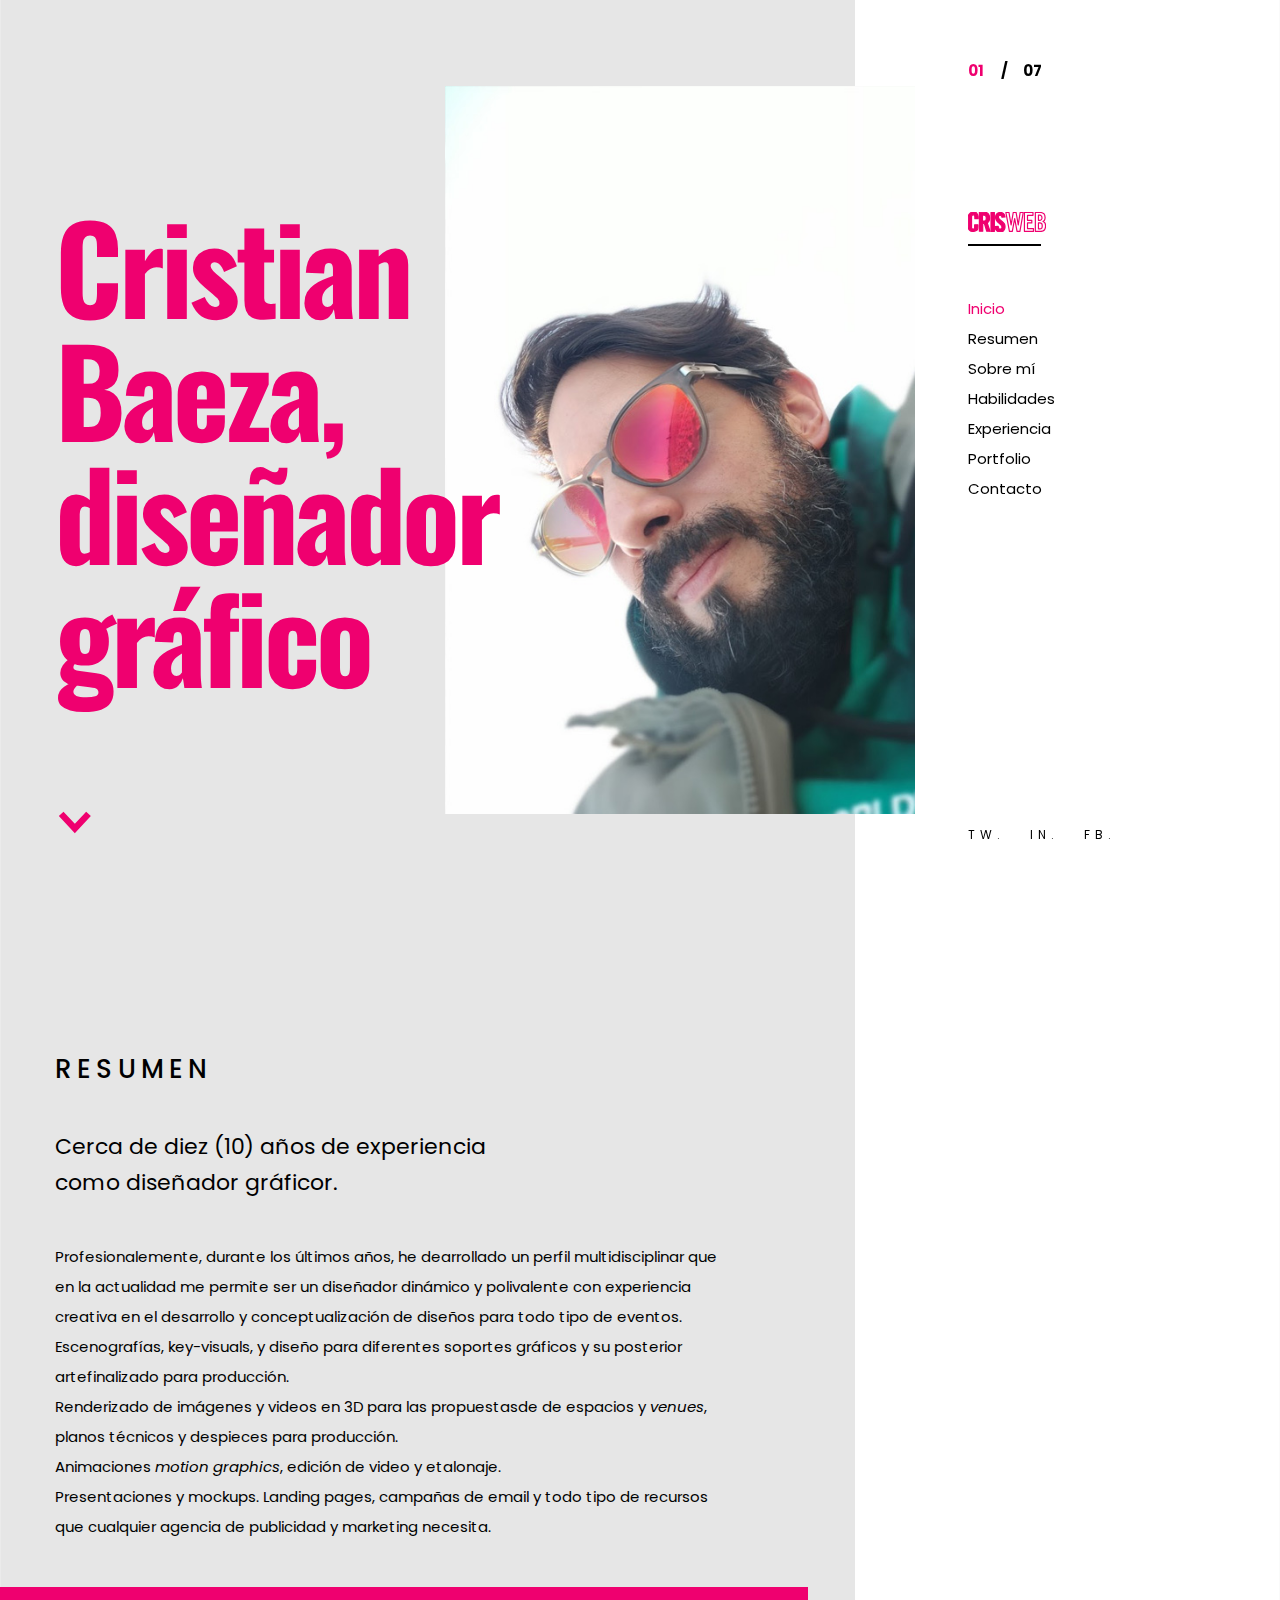
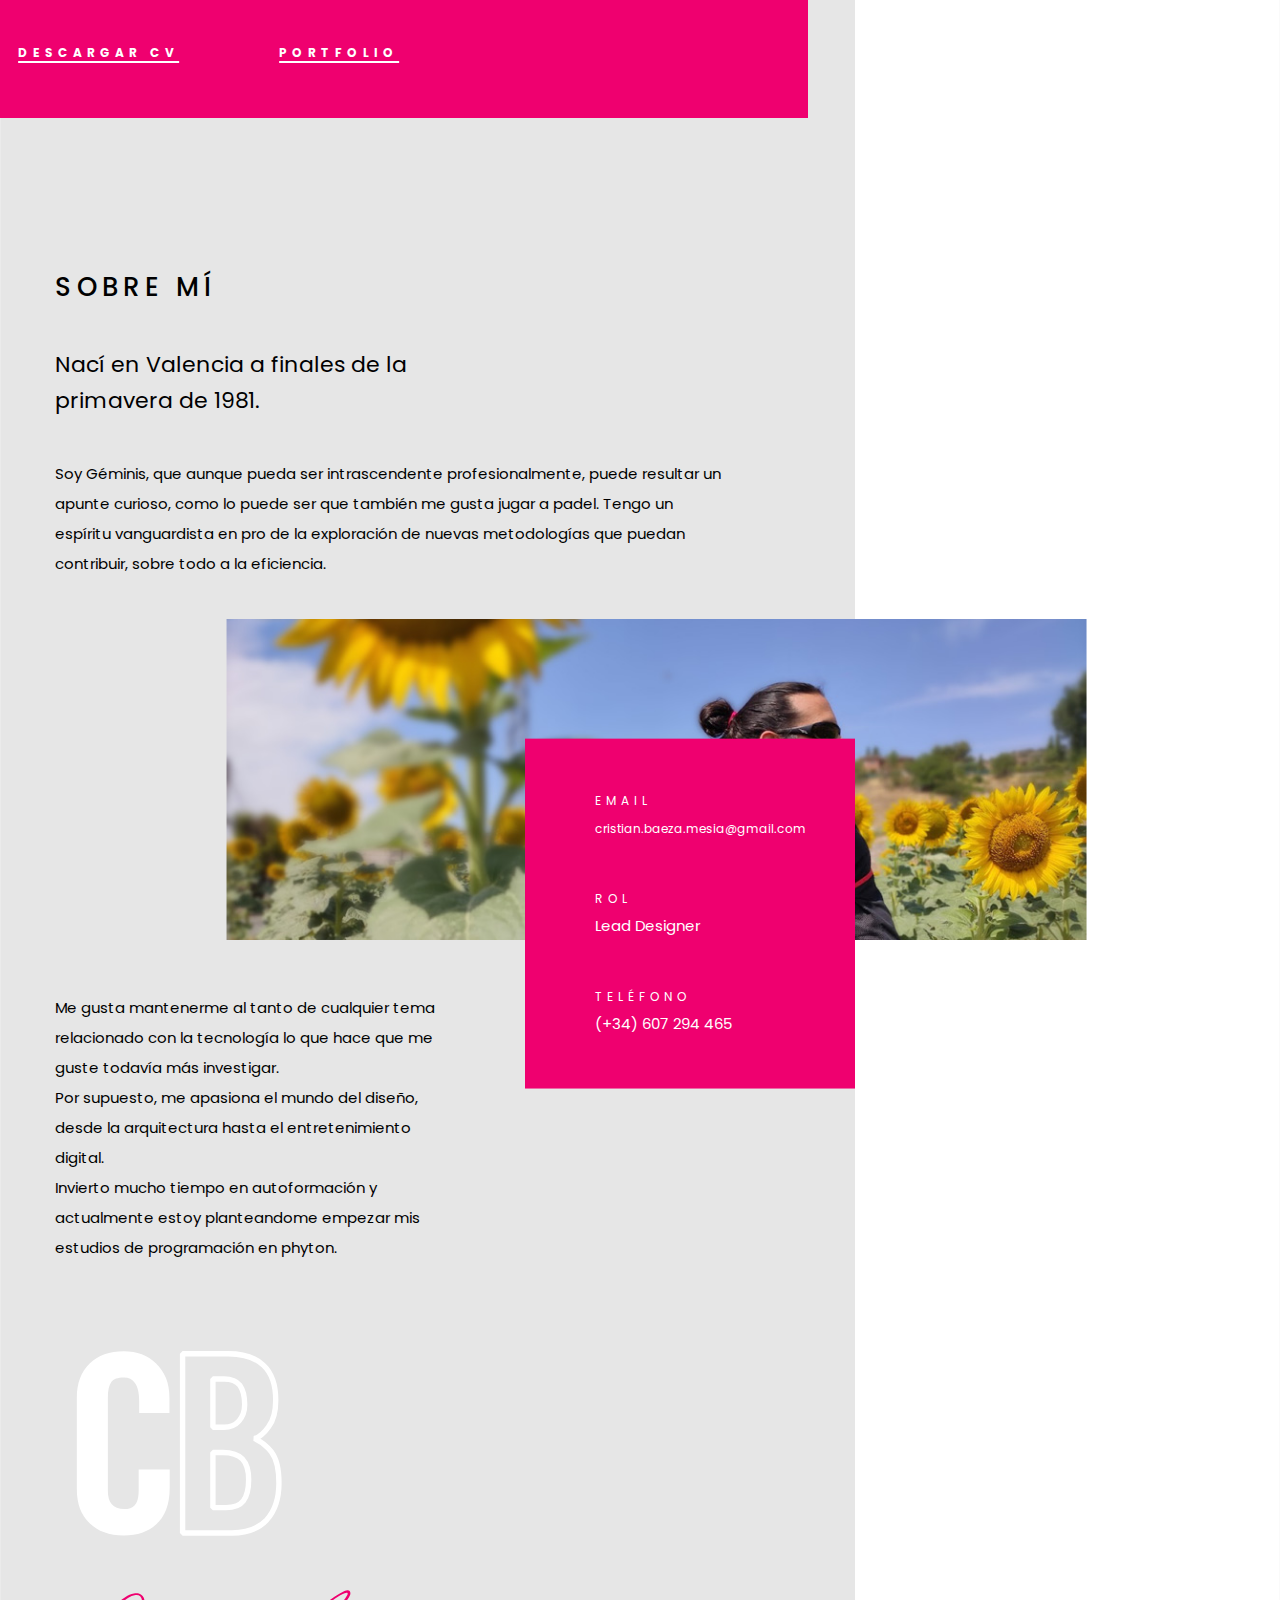
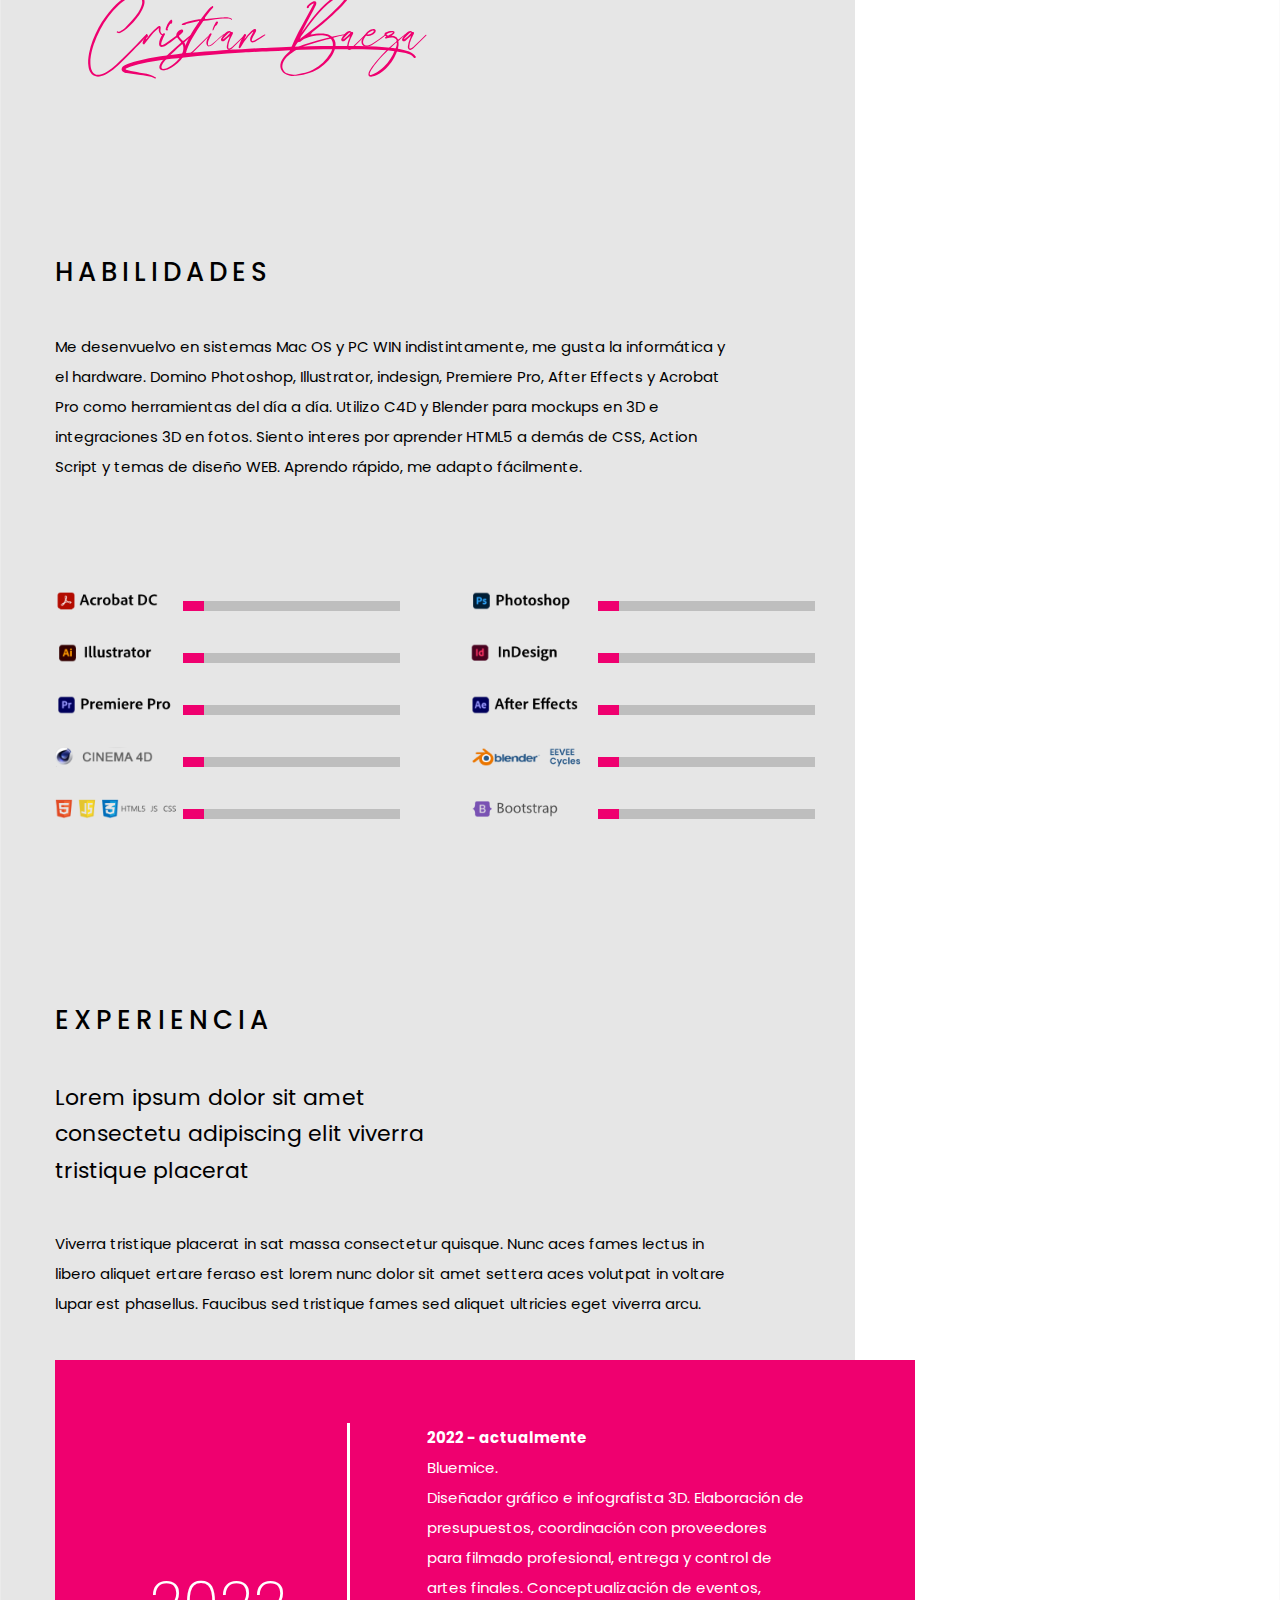
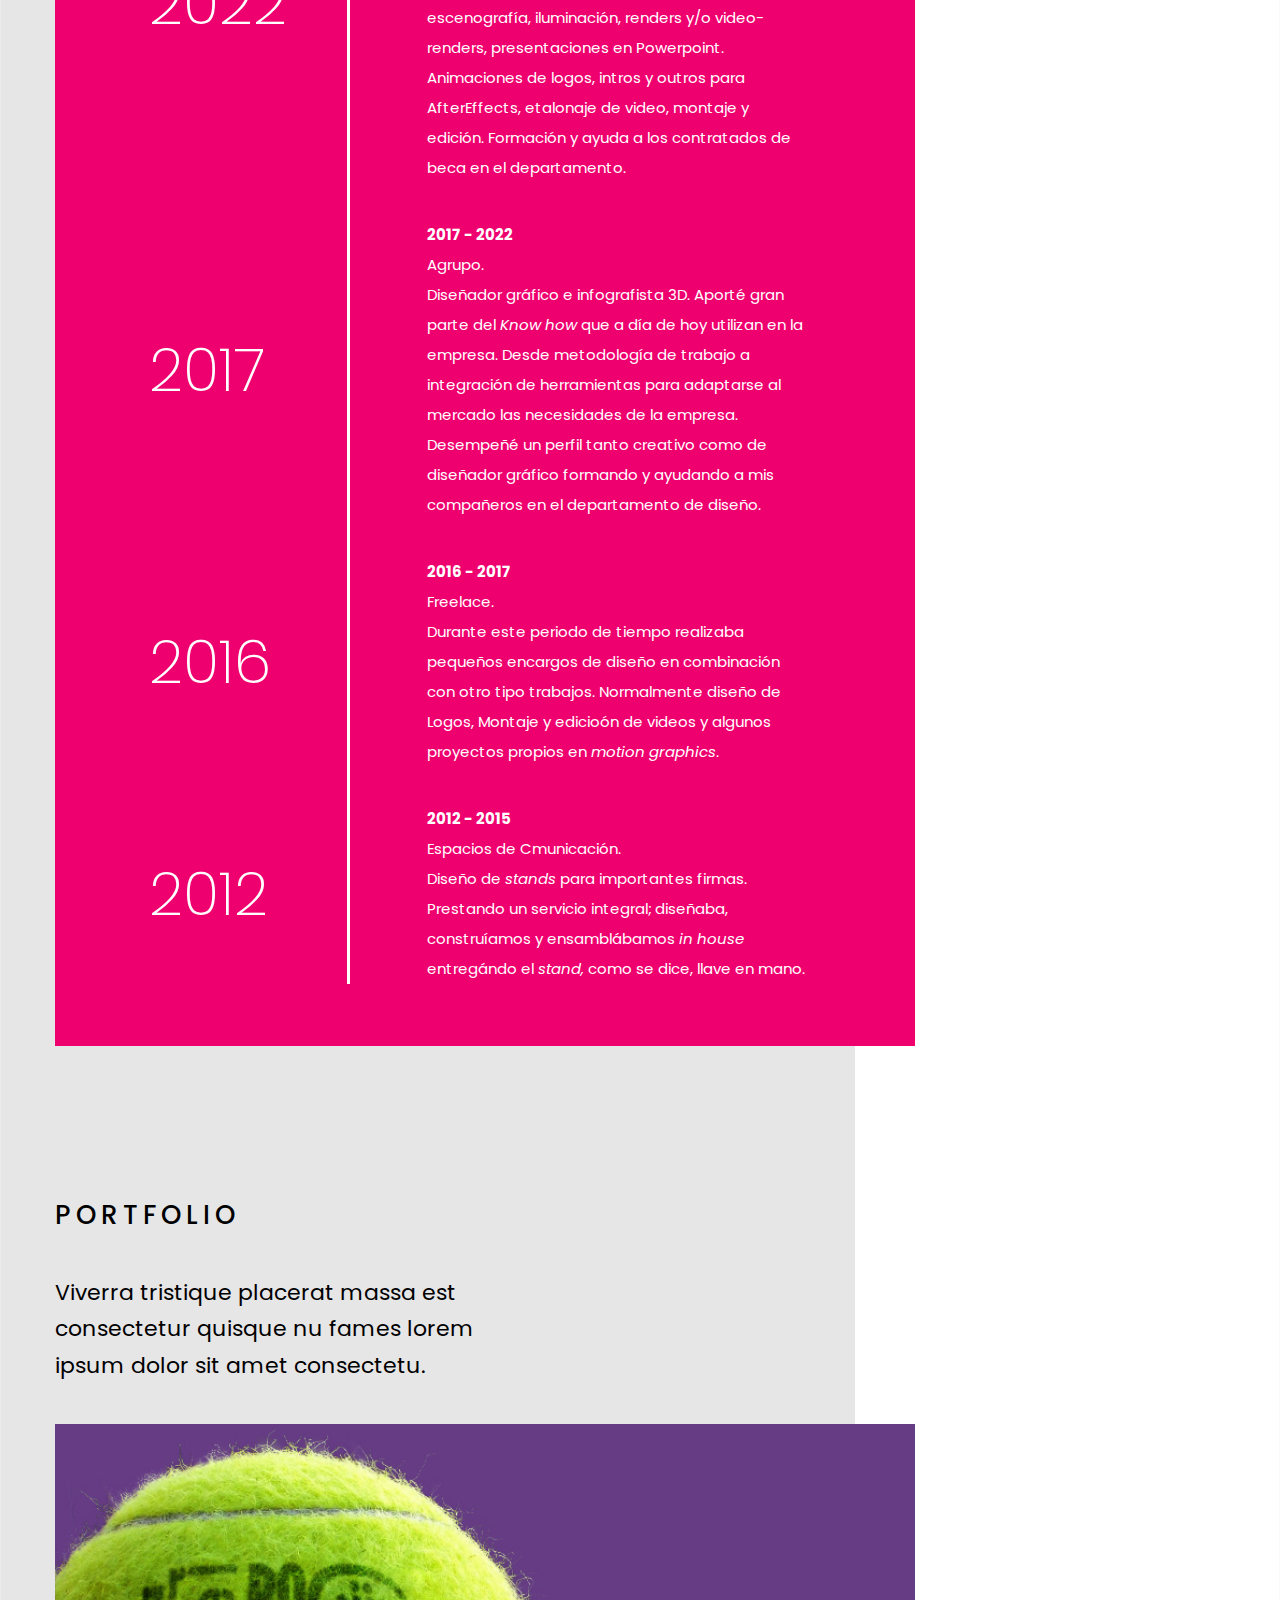
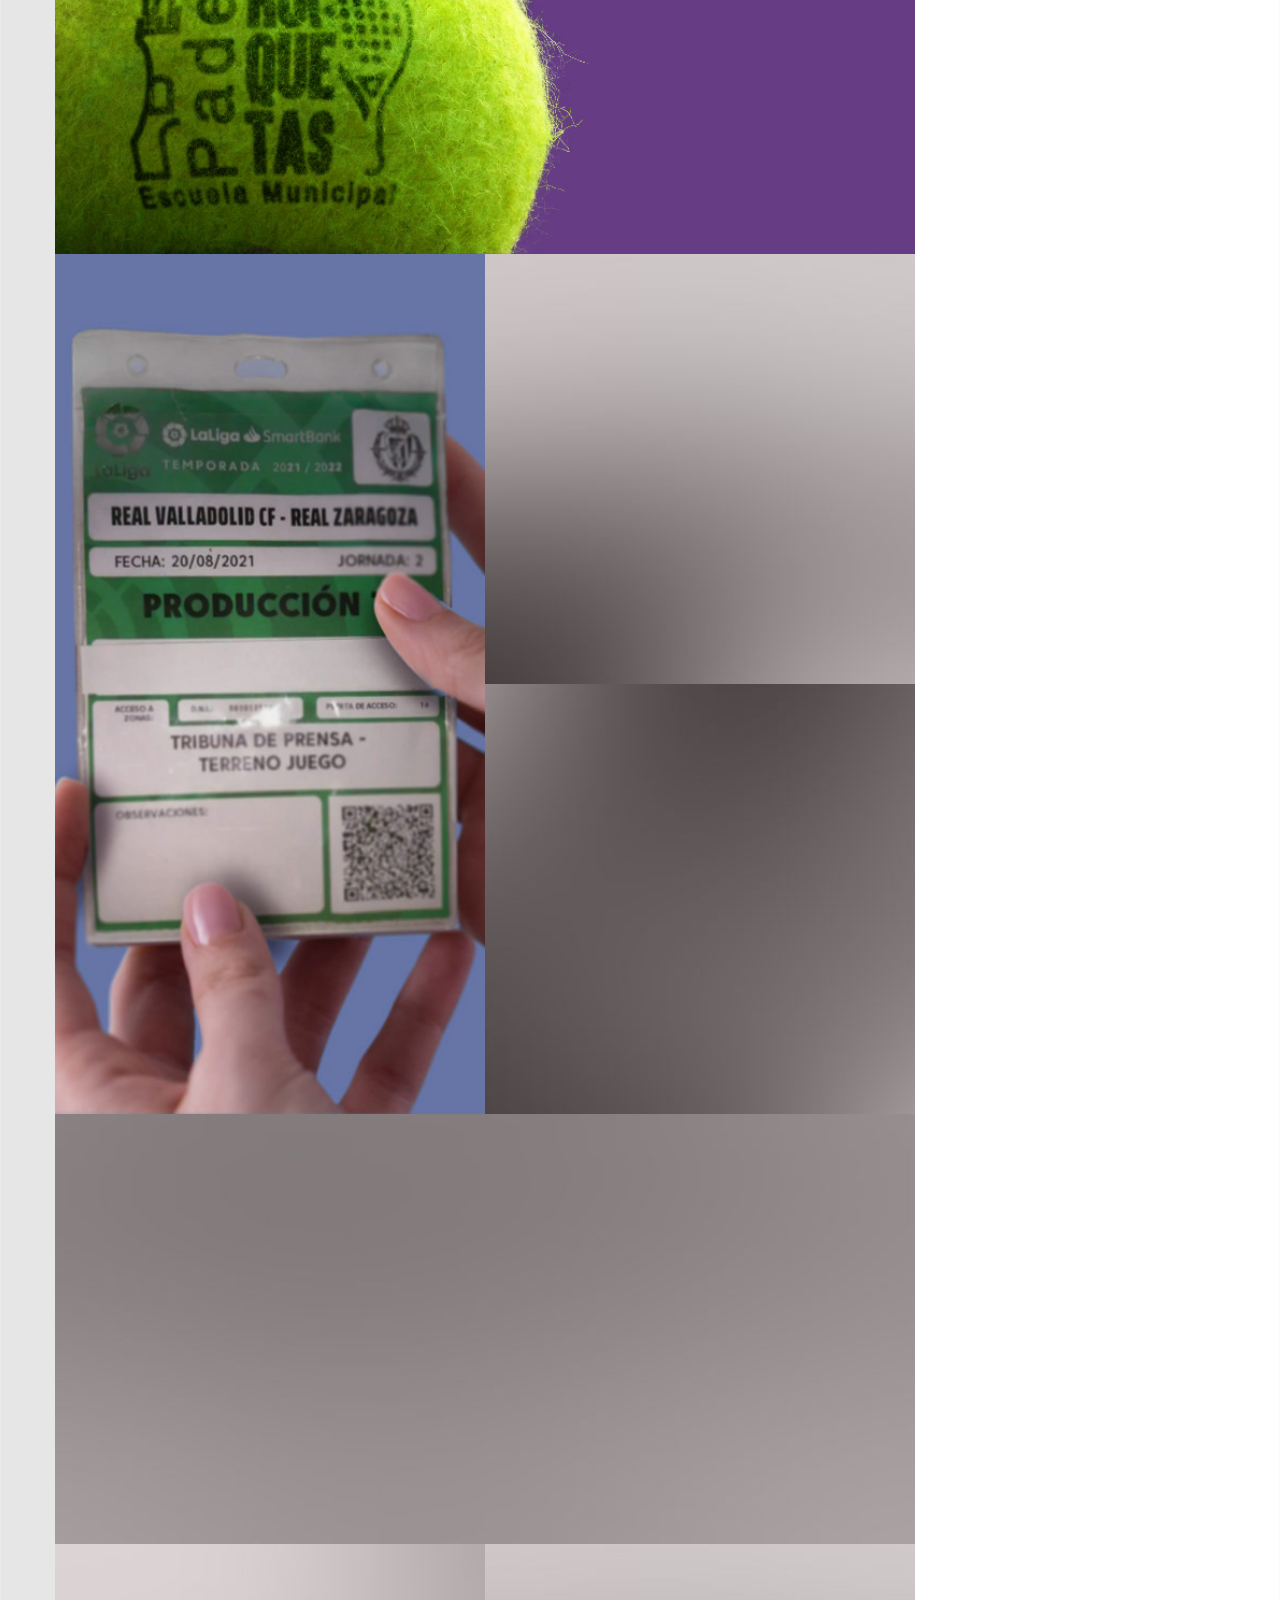
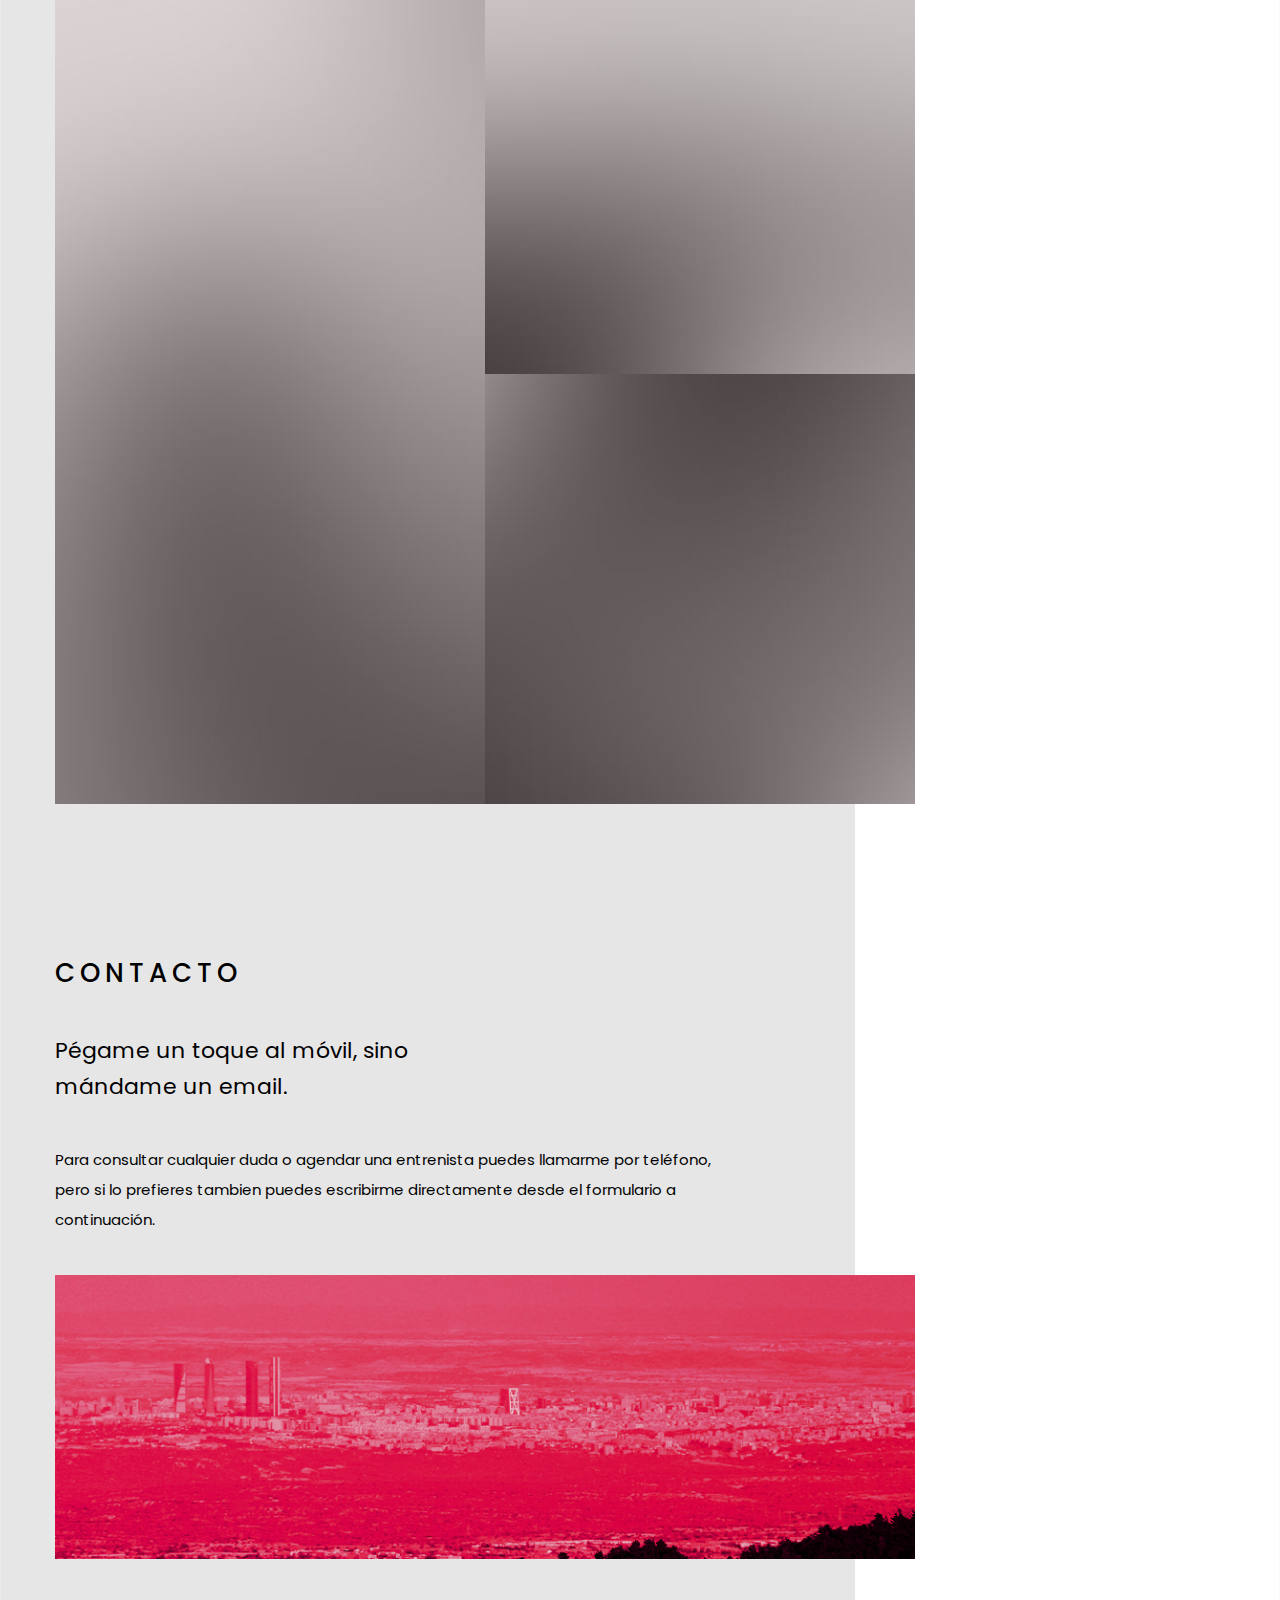
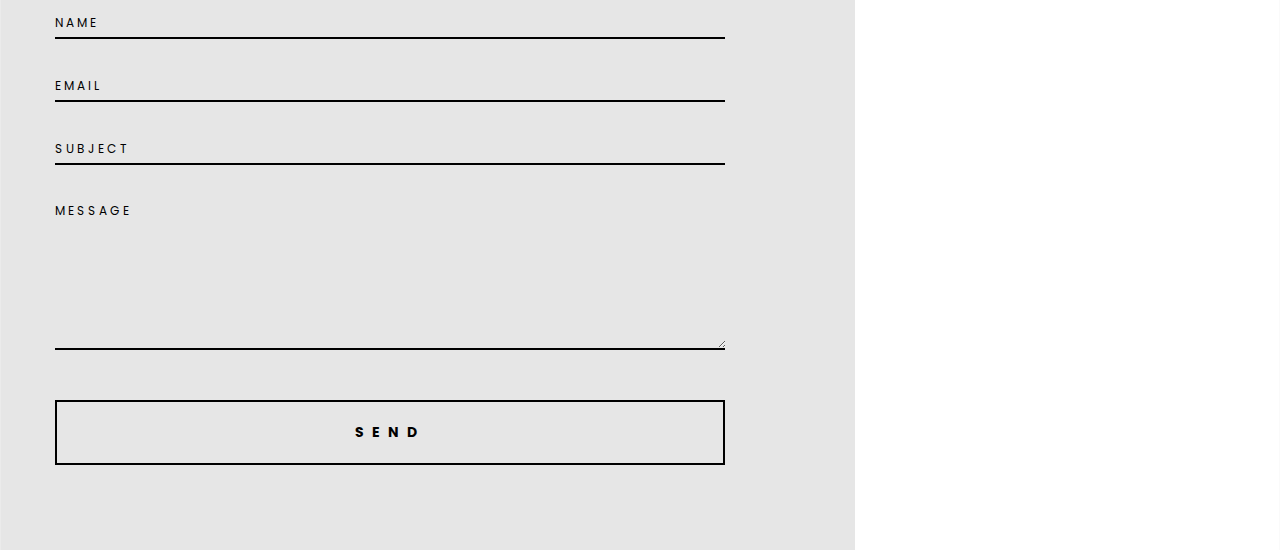
==== commit a54a2a9a: "tercera subida" ====
--- a/index.html
+++ b/index.html
@@ -9,7 +9,8 @@
         <meta name="viewport" content="width=device-width, initial-scale=1, shrink-to-fit=no">
 
         <link rel="shortcut icon" href="images/favicon.ico">
-        <link href='https://fonts.googleapis.com/css?family=Poppins:200,400,500,700,800&display=swap' rel='stylesheet' type='text/css'>                     
+        <link href='https://fonts.googleapis.com/css?family=Poppins:200,400,500,700,800&display=swap' rel='stylesheet' type='text/css'>
+        <link href='https://fonts.googleapis.com/css?family=Oswald' rel='stylesheet'>           
         <link rel="stylesheet" href="css/clear.css">
         <link rel="stylesheet" href="css/bootstrap-grid.css">        
         <link rel="stylesheet" href="css/prettyPhoto.css">
--- a/style.css
+++ b/style.css
@@ -364,9 +364,9 @@
 
 #inicio .entry-title {
     position: absolute;
-    font-family: "oswald", sans-serif;
+    font-family: "Oswald", sans-serif;
     color: #EF006F;
-    font-weight: 500;
+    font-weight: 800;
     font-size: 123px;
     line-height: 126px;
     letter-spacing: -4px;
@@ -653,7 +653,7 @@
 }
 
 .portfolio-text {
-    font-size: 38px;
+    font-size: 3Fsa8px;
     line-height: 100%;
     font-weight: 700;
     color: #fff;
@@ -1006,7 +1006,7 @@
 .contact-form input[type=text], 
 .contact-form input[type=email], 
 .contact-form textarea {
-    font-family: 'Bebas Neue', sans-serif;
+    font-family: 'Poppins', sans-serif;
     font-size: 12px;
     line-height: 25px;
     letter-spacing: 3px;
